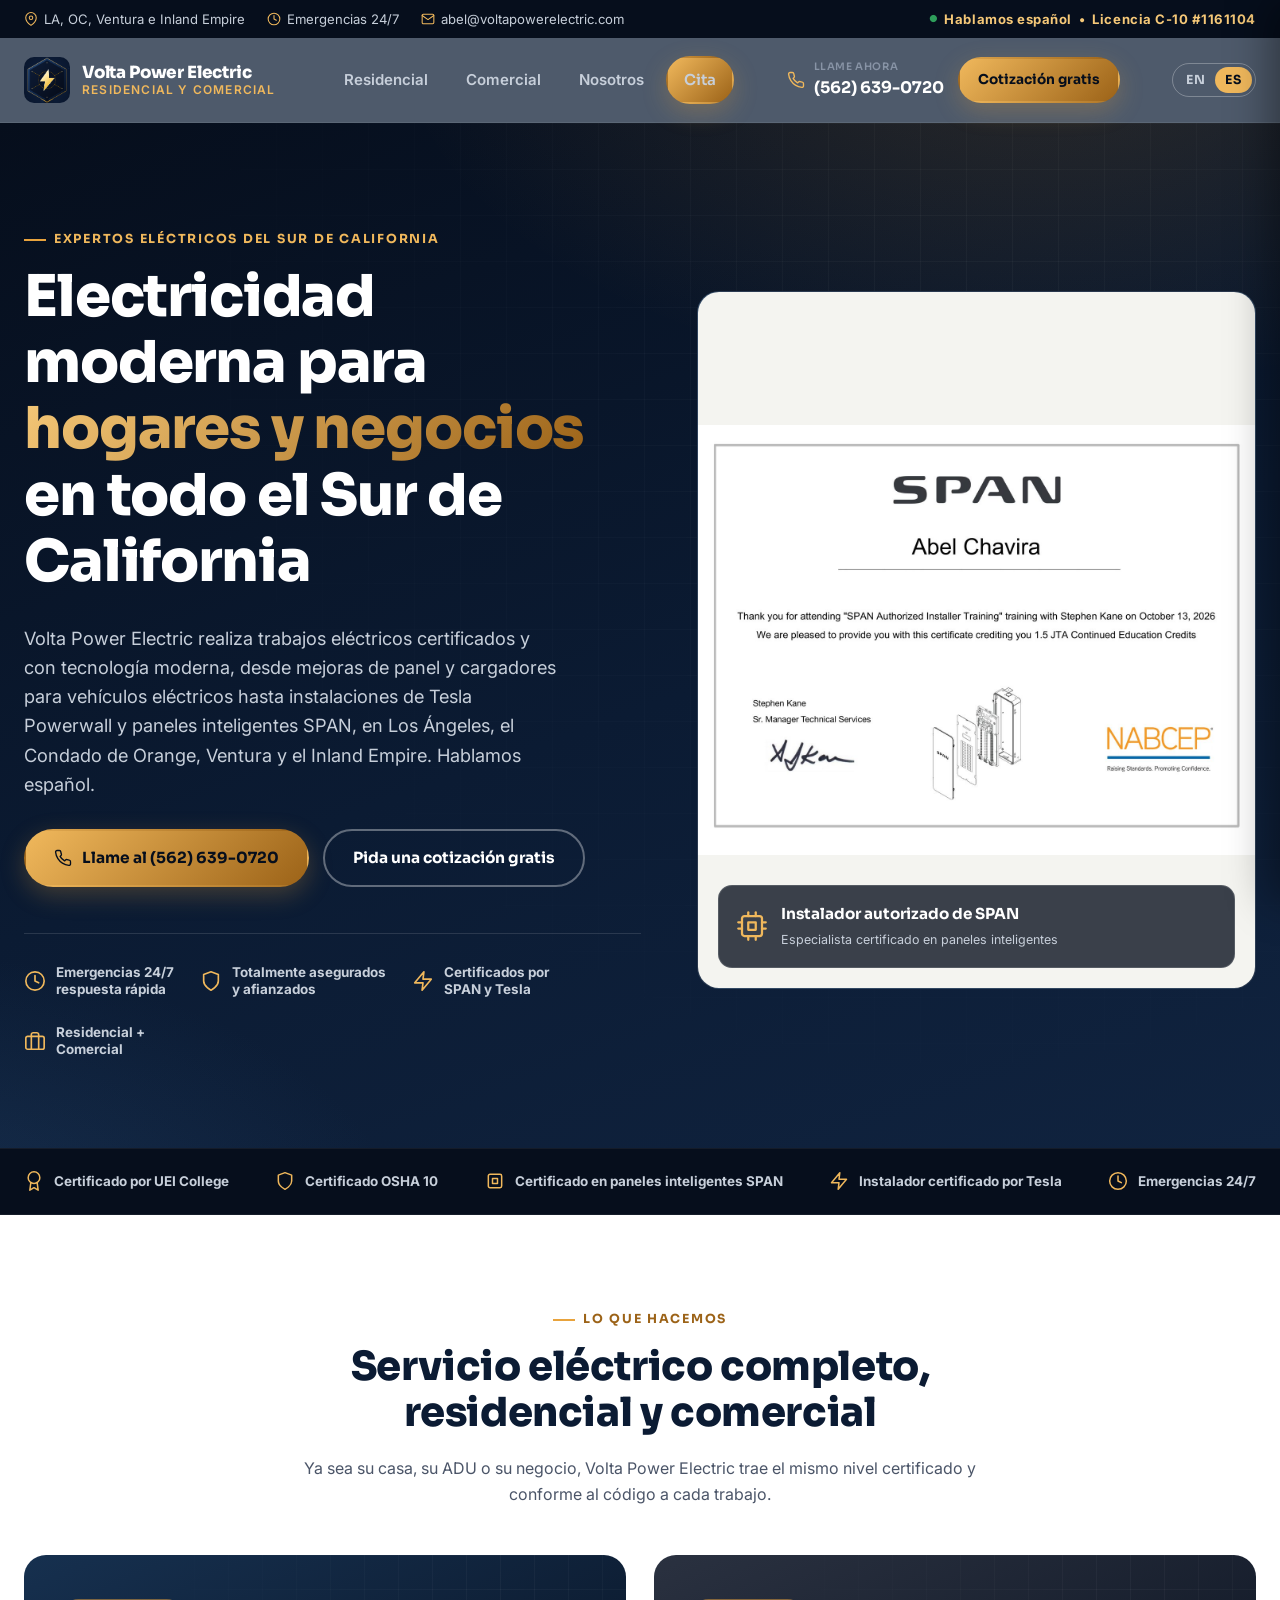
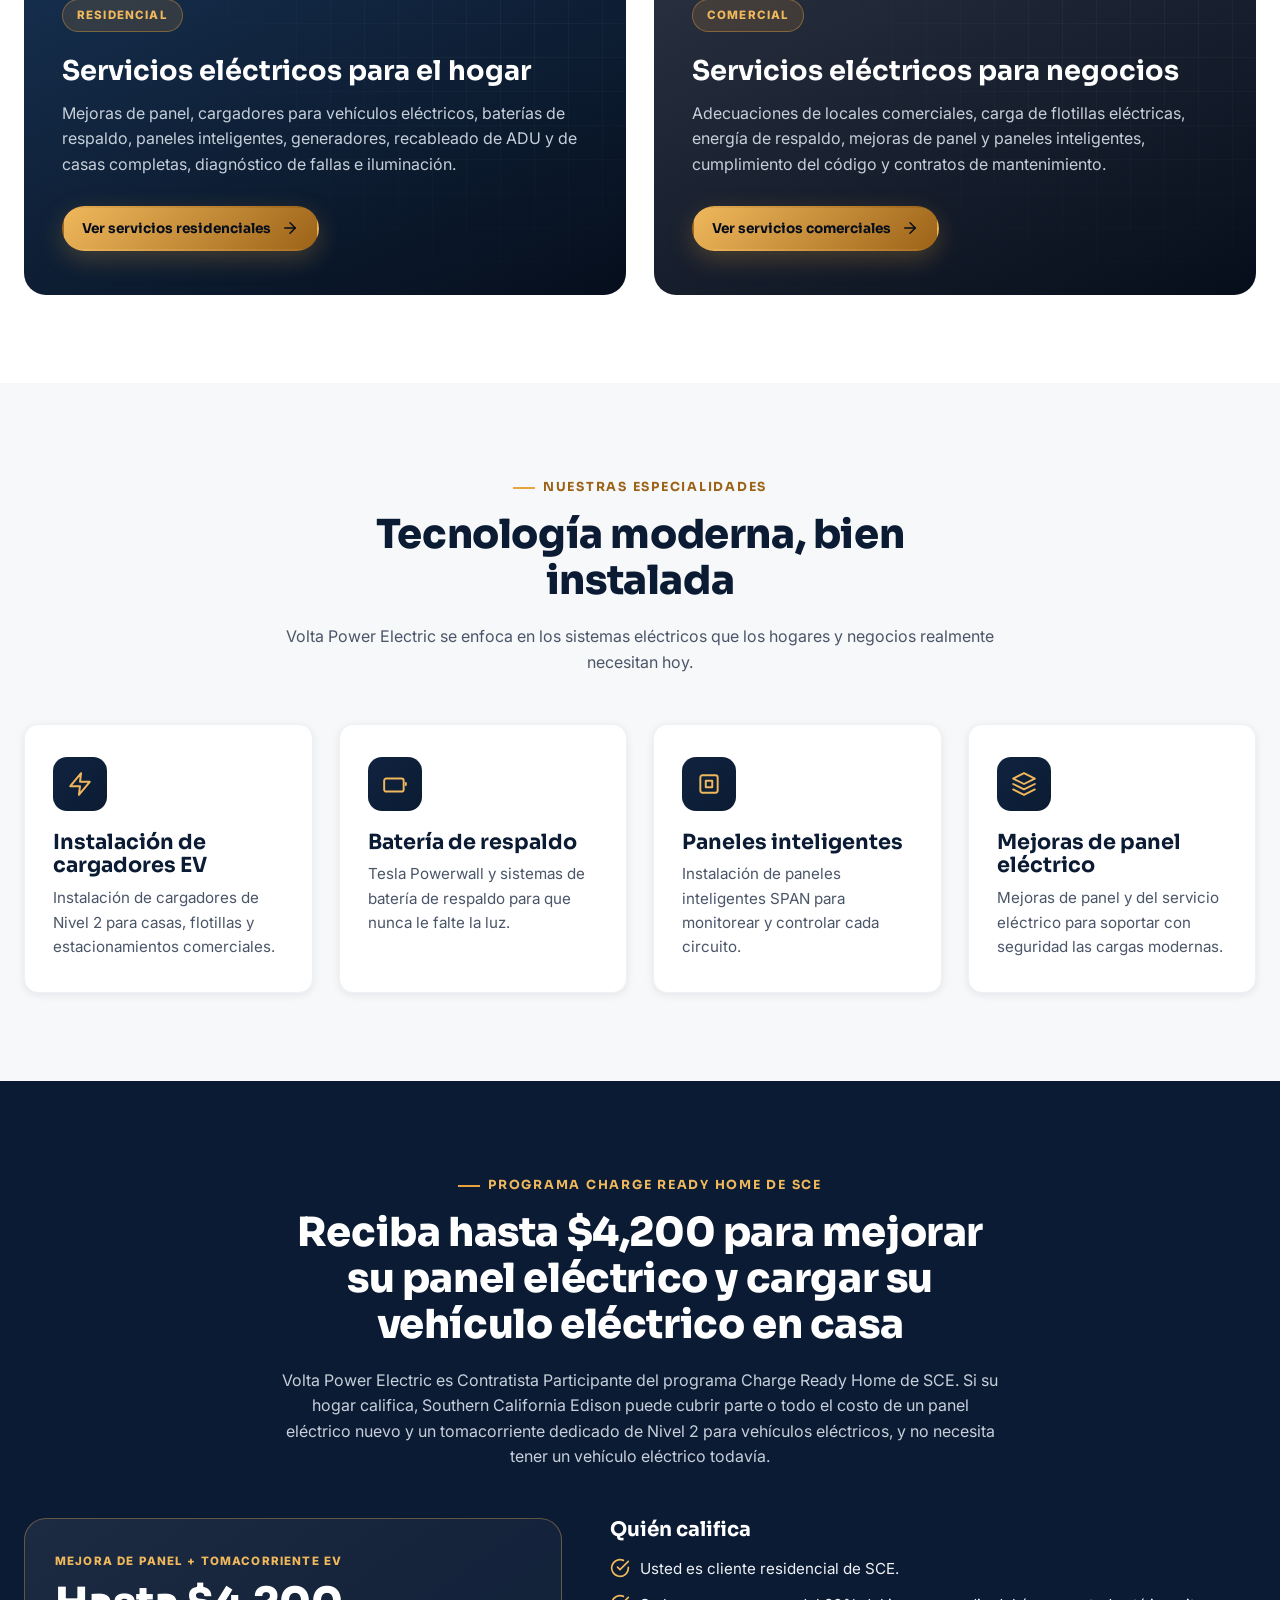
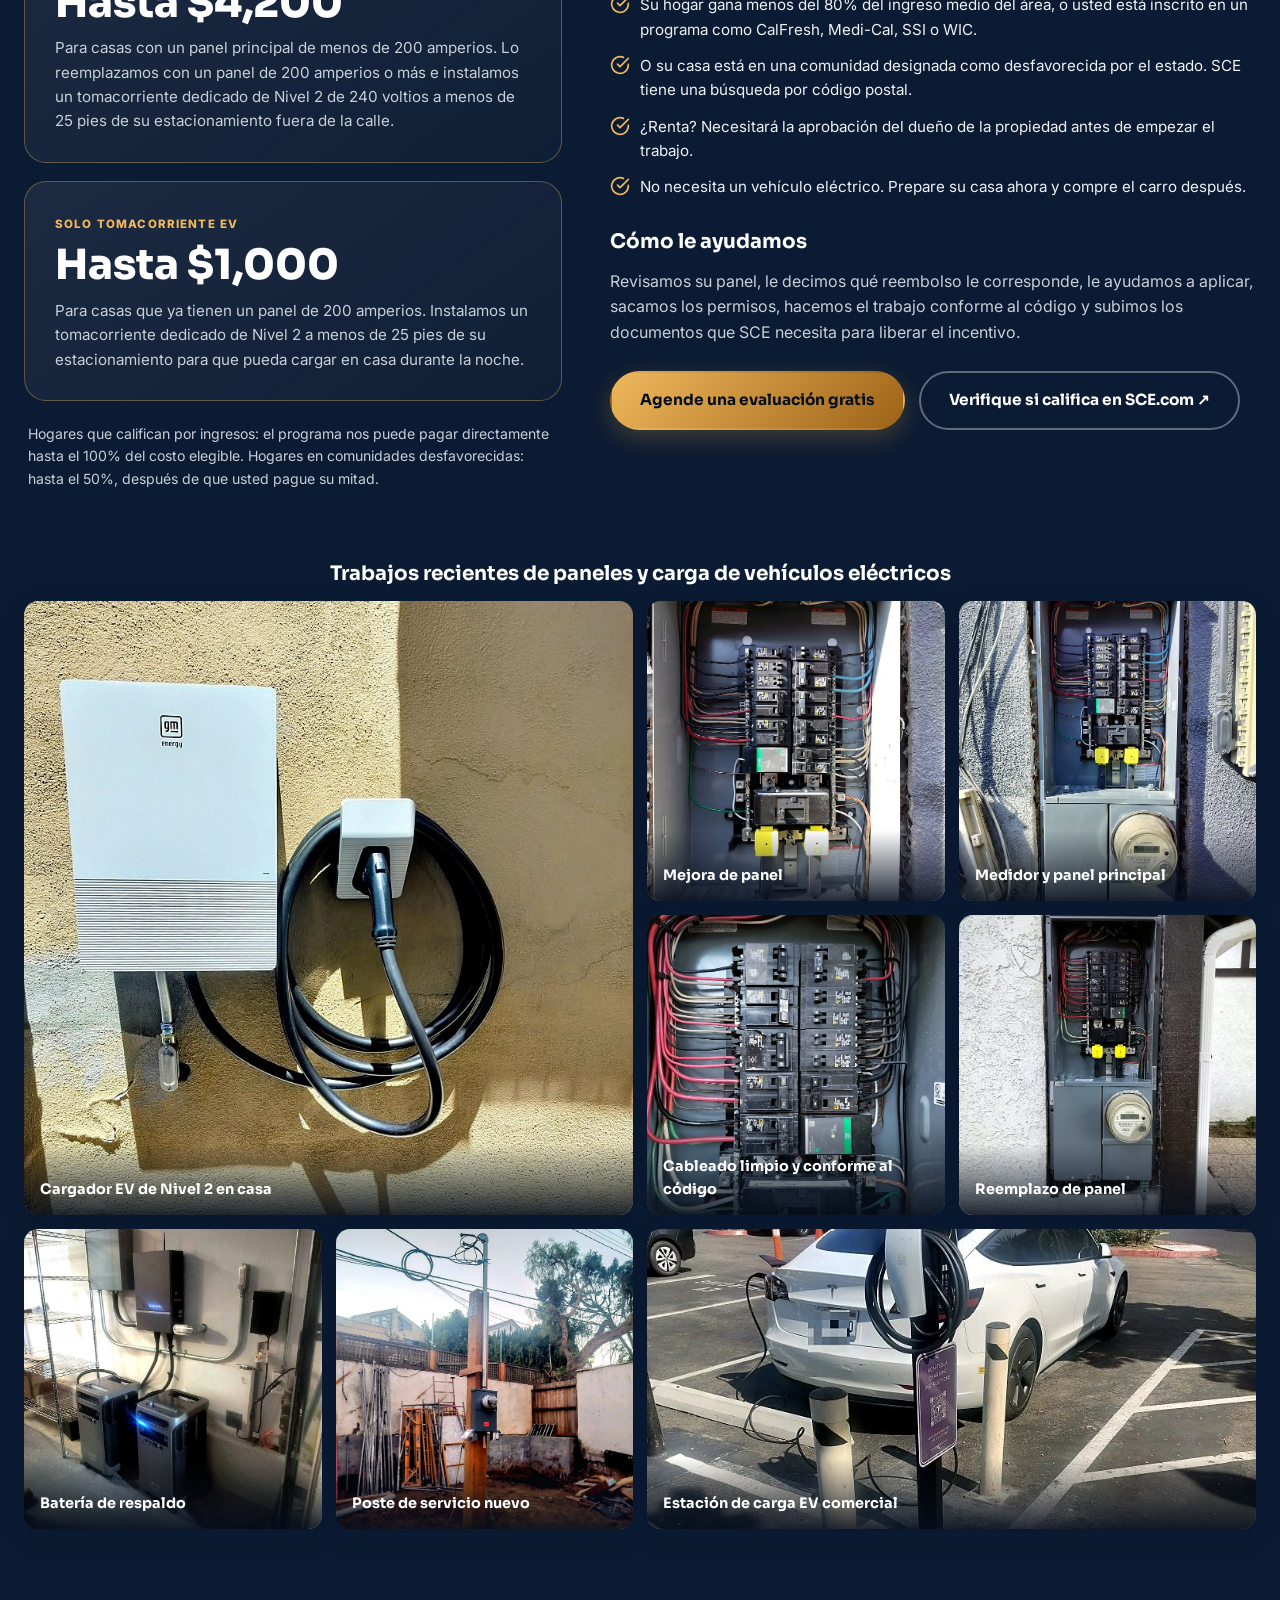
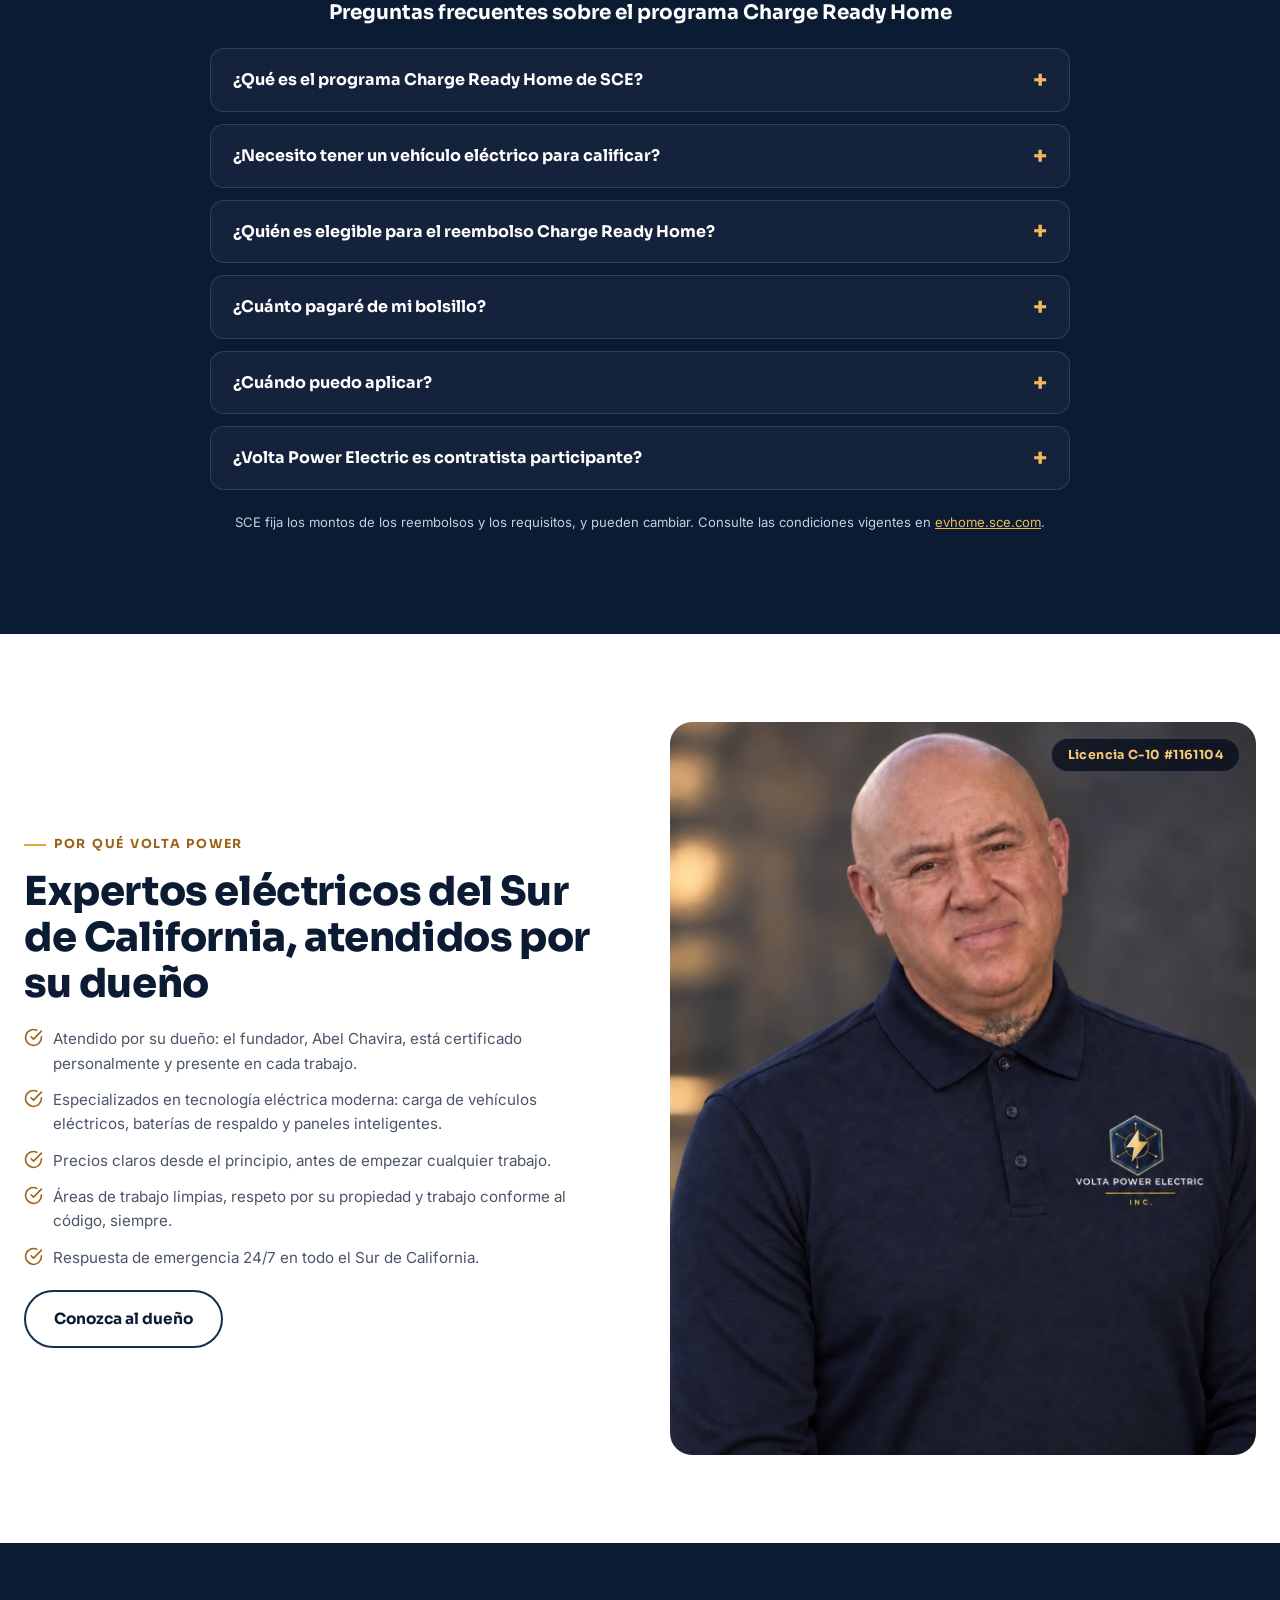
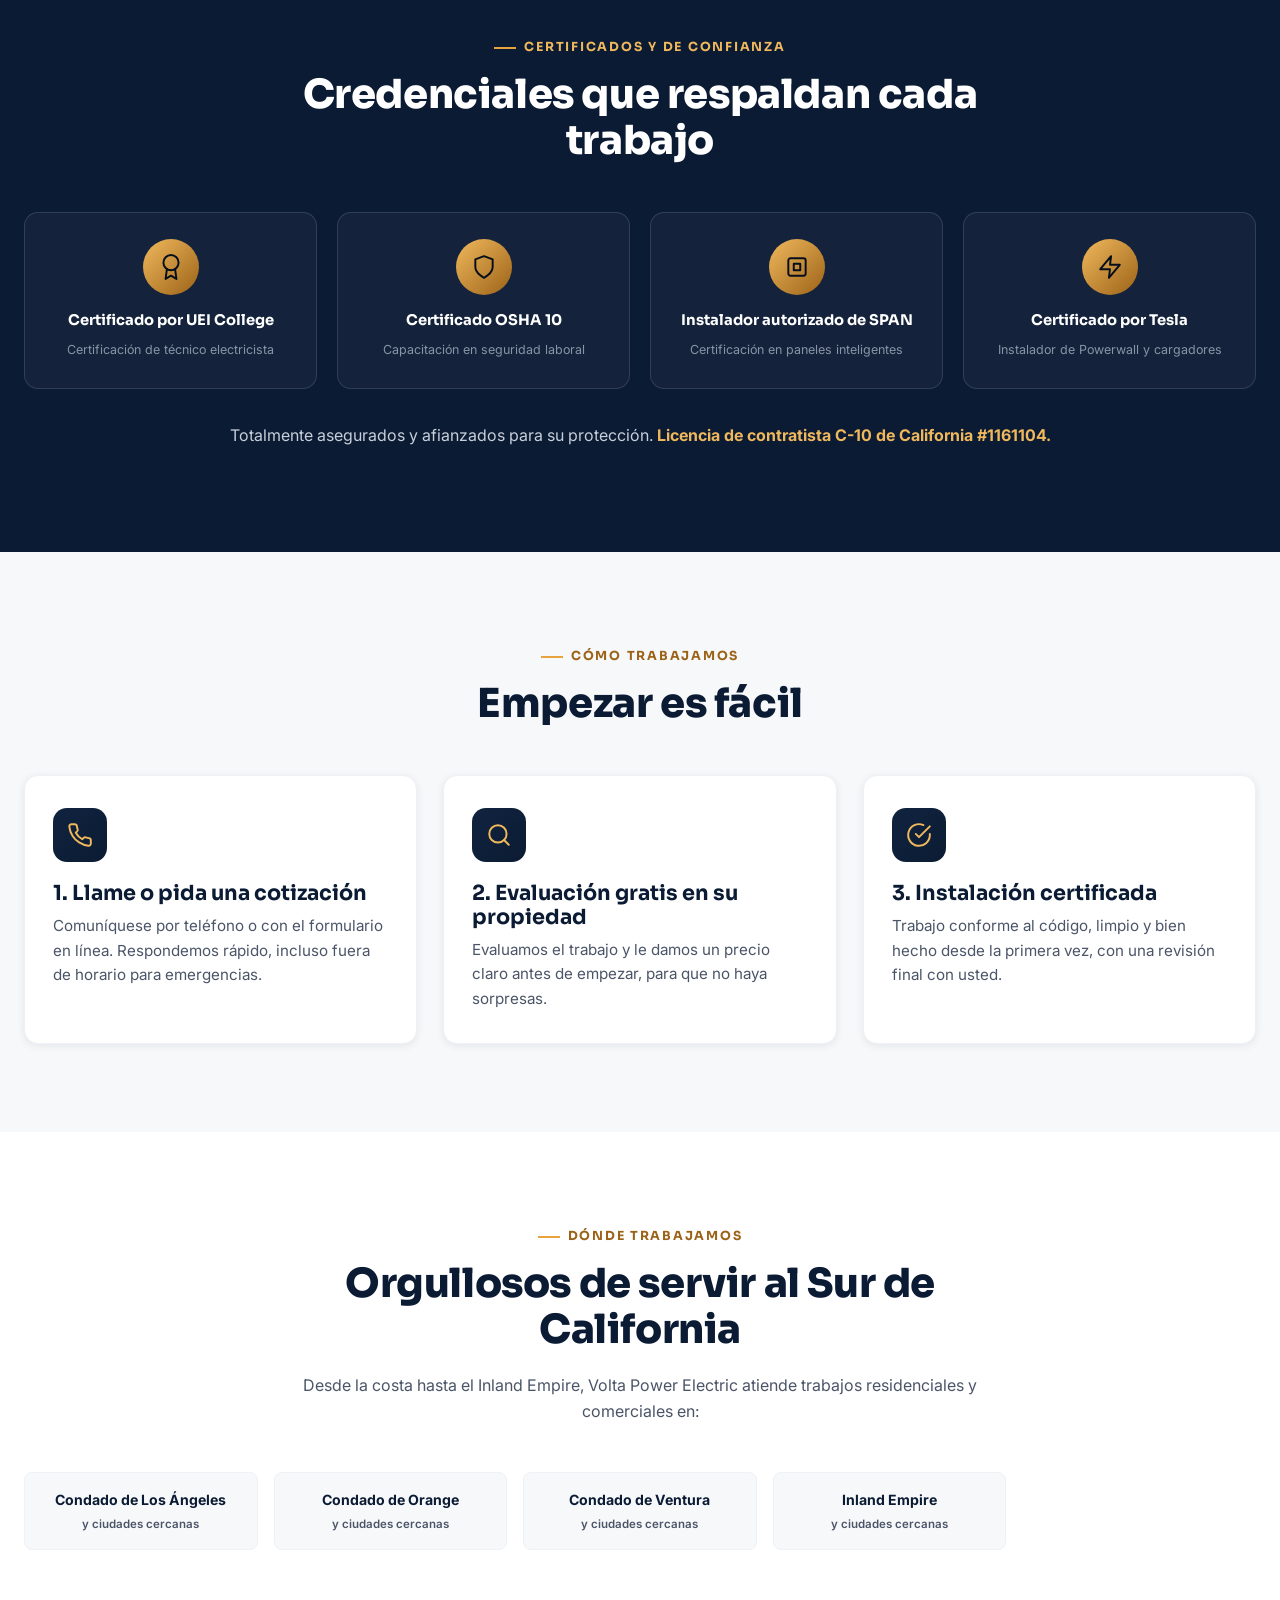
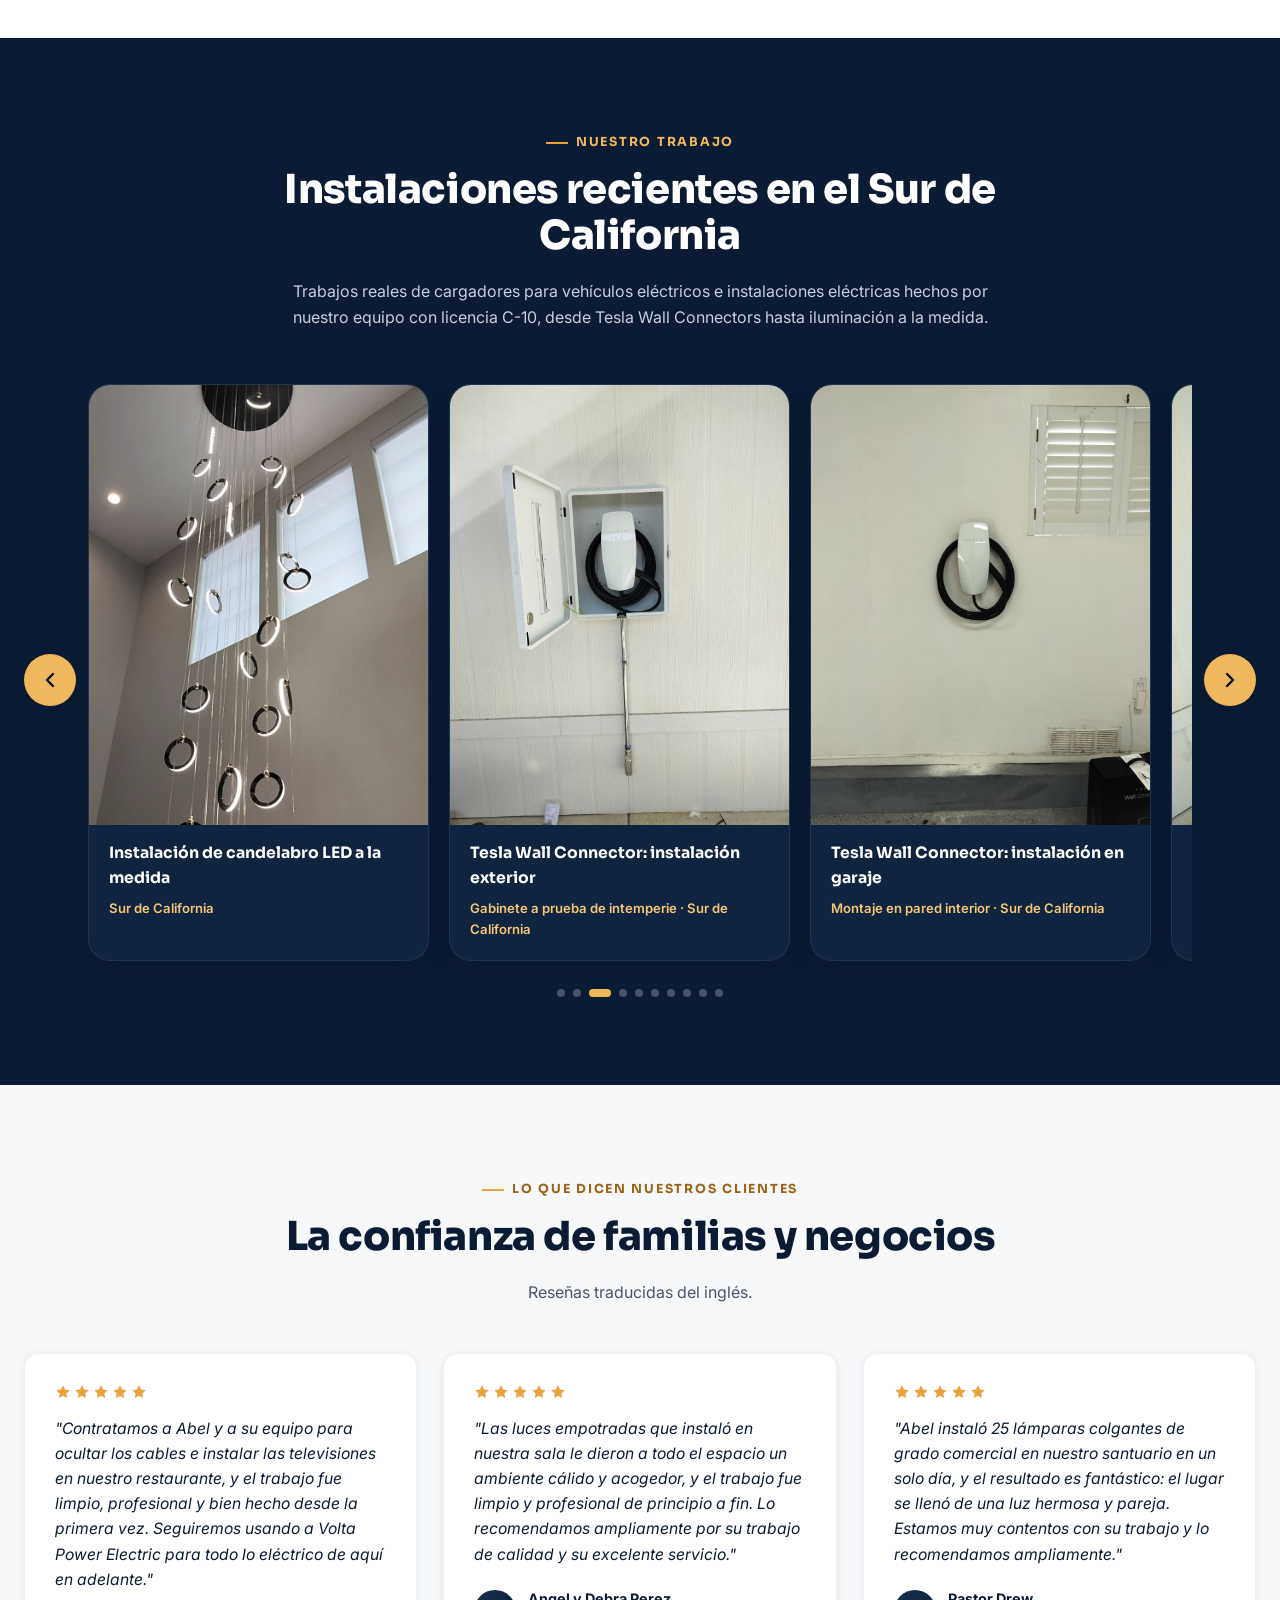
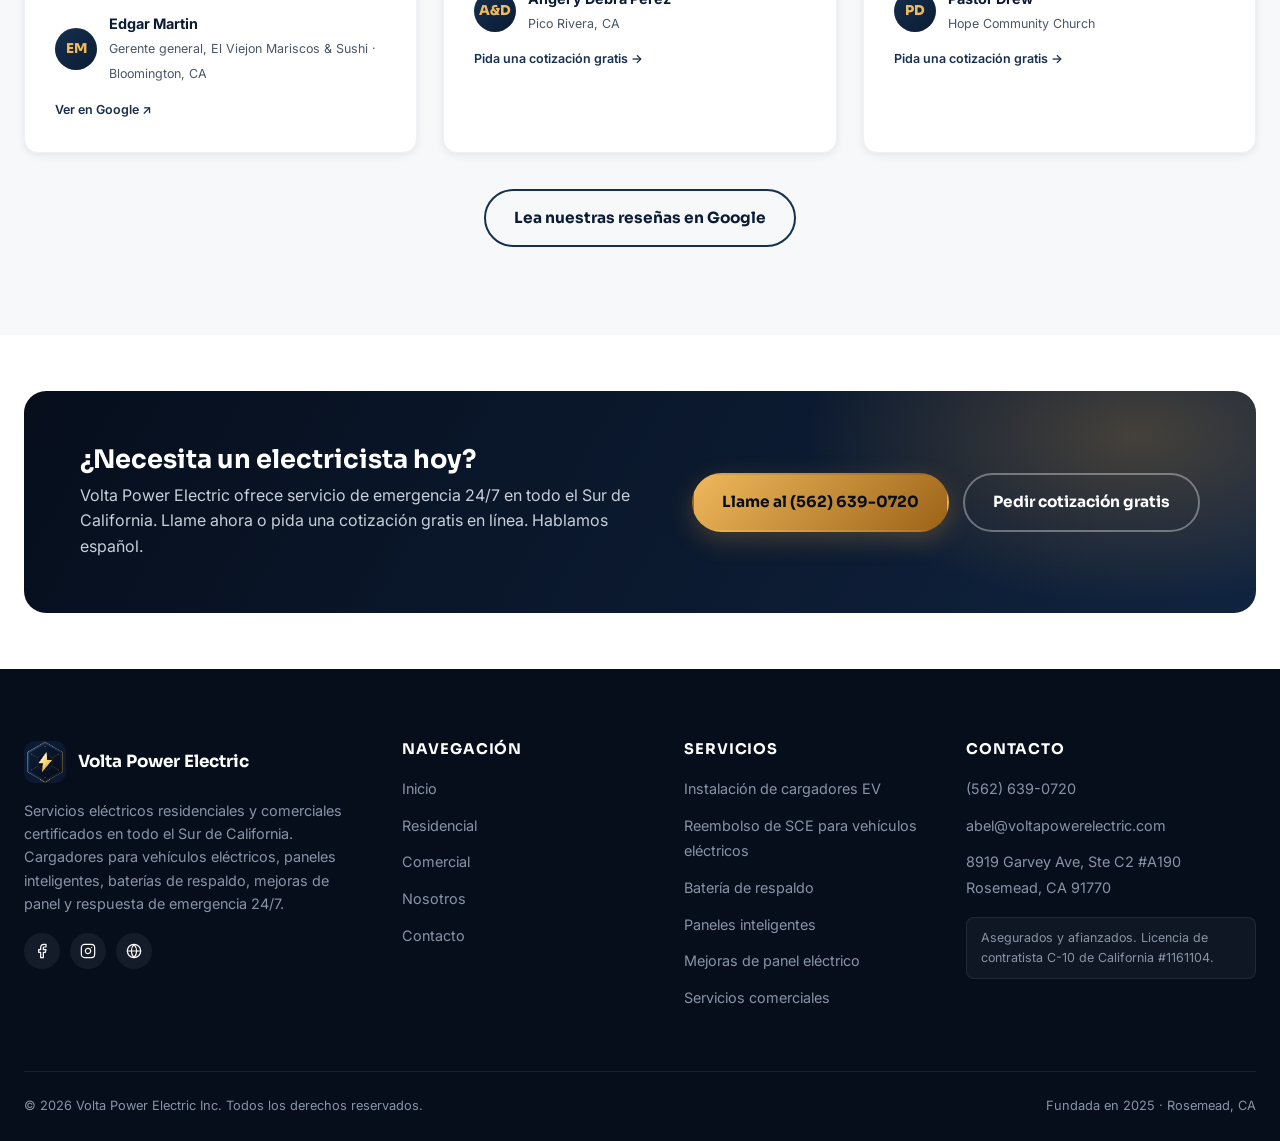
==== es/index.html @ e6abbfa8 "Add files via upload" ====
<!DOCTYPE html>
<html lang="es">
<head>
<meta charset="UTF-8">
<meta name="viewport" content="width=device-width, initial-scale=1.0">
<title>Volta Power Electric | Electricista Residencial y Comercial en el Sur de California</title>
<meta name="description" content="Electricista con licencia C-10 y Contratista Participante del programa Charge Ready Home de SCE. Cargadores EV, mejoras de panel, paneles inteligentes y servicio 24/7. Hablamos español.">
<meta name="robots" content="index, follow">
<link rel="canonical" href="https://voltapowerelectric.com/es/">
<link rel="alternate" hreflang="en" href="https://voltapowerelectric.com/">
<link rel="alternate" hreflang="es" href="https://voltapowerelectric.com/es/">
<link rel="alternate" hreflang="x-default" href="https://voltapowerelectric.com/">
<meta name="theme-color" content="#0b1b33">
<link rel="icon" type="image/png" href="/assets/images/favicon-32.png">
<link rel="apple-touch-icon" href="/assets/images/apple-touch-icon.png">
<meta property="og:type" content="website">
<meta property="og:site_name" content="Volta Power Electric">
<meta property="og:title" content="Volta Power Electric | Electricista Residencial y Comercial en el Sur de California">
<meta property="og:description" content="Electricista con licencia C-10 y Contratista Participante del programa Charge Ready Home de SCE. Cargadores EV, mejoras de panel, paneles inteligentes y servicio 24/7. Hablamos español.">
<meta property="og:url" content="https://voltapowerelectric.com/es/">
<meta property="og:image" content="https://voltapowerelectric.com/assets/images/logo-full.png">
<meta property="og:image:width" content="3000">
<meta property="og:image:height" content="3500">
<meta property="og:locale" content="es_US">
<meta name="twitter:card" content="summary_large_image">
<meta name="twitter:title" content="Volta Power Electric | Electricista Residencial y Comercial en el Sur de California">
<meta name="twitter:description" content="Electricista con licencia C-10 y Contratista Participante del programa Charge Ready Home de SCE. Cargadores EV, mejoras de panel, paneles inteligentes y servicio 24/7. Hablamos español.">
<meta name="twitter:image" content="https://voltapowerelectric.com/assets/images/logo-full.png">
<link rel="preconnect" href="https://fonts.googleapis.com">
<link rel="preconnect" href="https://fonts.gstatic.com" crossorigin>
<link href="https://fonts.googleapis.com/css2?family=Inter:wght@400;500;600;700;800&family=Sora:wght@600;700;800&display=swap" rel="stylesheet">
<link rel="stylesheet" href="/css/style.css?v=11">

<script type="application/ld+json">
{
  "@context": "https://schema.org",
  "@type": "Electrician",
  "@id": "https://voltapowerelectric.com/#business",
  "name": "Volta Power Electric",
  "legalName": "Volta Power Electric Inc.",
  "url": "https://voltapowerelectric.com/",
  "image": [
    "https://voltapowerelectric.com/assets/images/logo-full.png",
    {
      "@type": "ImageObject",
      "url": "https://voltapowerelectric.com/assets/images/tesla-wall-connector-outdoor-enclosure-installation.jpg",
      "caption": "Cargador Tesla Wall Connector instalado en un gabinete exterior a prueba de intemperie, Sur de California"
    },
    {
      "@type": "ImageObject",
      "url": "https://voltapowerelectric.com/assets/images/tesla-wall-connector-wall-mount-installation.jpg",
      "caption": "Cargador Tesla Wall Connector de Nivel 2 instalado en una pared interior del garaje, Sur de California"
    },
    {
      "@type": "ImageObject",
      "url": "https://voltapowerelectric.com/assets/images/ev-charger-installation-tesla-model-y.jpg",
      "caption": "Tesla Model Y cargando con un cargador recién instalado, Sur de California"
    },
    {
      "@type": "ImageObject",
      "url": "https://voltapowerelectric.com/assets/images/led-chandelier-installation-southern-california.jpg",
      "caption": "Instalación de candelabro LED de varios anillos a la medida, Sur de California"
    },
    {
      "@type": "ImageObject",
      "url": "https://voltapowerelectric.com/assets/images/stage-lighting-installation-church-auditorium.jpg",
      "caption": "Instalación de iluminación de escenario en el auditorio de una iglesia, Sur de California"
    },
    {
      "@type": "ImageObject",
      "url": "https://voltapowerelectric.com/assets/images/commercial-stage-lighting-fixture-installation.jpg",
      "caption": "Instalación de luminaria comercial de escenario, Sur de California"
    },
    {
      "@type": "ImageObject",
      "url": "https://voltapowerelectric.com/assets/images/recessed-lighting-living-room-installation.jpg",
      "caption": "Instalación de luces LED empotradas en una sala, Sur de California"
    },
    {
      "@type": "ImageObject",
      "url": "https://voltapowerelectric.com/assets/images/tv-installation-cable-management-restaurant.jpg",
      "caption": "Instalación comercial de televisiones con los cables ocultos para un restaurante y bar deportivo, Sur de California."
    },
    {
      "@type": "ImageObject",
      "url": "https://voltapowerelectric.com/assets/images/level-2-home-ev-charger-installation.jpg",
      "caption": "Instalación de cargador de Nivel 2 en casa, Sur de California"
    },
    {
      "@type": "ImageObject",
      "url": "https://voltapowerelectric.com/assets/images/meter-main-panel-upgrade-exterior.jpg",
      "caption": "Mejora de medidor exterior y panel principal, Sur de California"
    },
    {
      "@type": "ImageObject",
      "url": "https://voltapowerelectric.com/assets/images/home-battery-backup-system-installation.jpg",
      "caption": "Instalación de sistema de batería de respaldo en casa, Sur de California"
    },
    {
      "@type": "ImageObject",
      "url": "https://voltapowerelectric.com/assets/images/landscape-path-lighting-front-walkway-night.jpg",
      "caption": "Instalación de iluminación de jardín y caminos en la entrada principal, Sur de California"
    },
    {
      "@type": "ImageObject",
      "url": "https://voltapowerelectric.com/assets/images/front-yard-landscape-lighting-curb-appeal.jpg",
      "caption": "Instalación de iluminación en el jardín delantero, Sur de California"
    }
  ],
  "logo": "https://voltapowerelectric.com/assets/images/logo-full.png",
  "telephone": "+1-562-639-0720",
  "email": "abel@voltapowerelectric.com",
  "priceRange": "$$",
  "foundingDate": "2025",
  "founder": {
    "@type": "Person",
    "name": "Abel Chavira"
  },
  "address": {
    "@type": "PostalAddress",
    "streetAddress": "8919 Garvey Ave, Ste C2 #A190",
    "addressLocality": "Rosemead",
    "addressRegion": "CA",
    "postalCode": "91770",
    "addressCountry": "US"
  },
  "areaServed": [
    {
      "@type": "AdministrativeArea",
      "name": "Condado de Los Ángeles"
    },
    {
      "@type": "AdministrativeArea",
      "name": "Condado de Orange"
    },
    {
      "@type": "AdministrativeArea",
      "name": "Condado de Ventura"
    },
    {
      "@type": "AdministrativeArea",
      "name": "Inland Empire"
    }
  ],
  "openingHoursSpecification": [
    {
      "@type": "OpeningHoursSpecification",
      "dayOfWeek": [
        "Monday",
        "Tuesday",
        "Wednesday",
        "Thursday",
        "Friday"
      ],
      "opens": "08:00",
      "closes": "17:00"
    }
  ],
  "hasCredential": {
    "@type": "Credential",
    "credentialCategory": "License",
    "name": "Licencia de contratista eléctrico C-10 de California",
    "identifier": "1161104"
  },
  "sameAs": [
    "https://www.google.com/search?q=Volta+Power+Electric+Rosemead+CA"
  ],
  "hasOfferCatalog": {
    "@type": "OfferCatalog",
    "name": "Servicios eléctricos",
    "itemListElement": [
      {
        "@type": "Offer",
        "itemOffered": {
          "@type": "Service",
          "name": "Instalación de cargador para vehículo eléctrico"
        }
      },
      {
        "@type": "Offer",
        "itemOffered": {
          "@type": "Service",
          "name": "Mejora de panel e instalación de tomacorriente EV del programa Charge Ready Home de SCE",
          "description": "Mejoras de panel e instalación de tomacorriente dedicado de Nivel 2 para clientes de Southern California Edison elegibles para reembolsos del programa Charge Ready Home de hasta $4,200.",
          "areaServed": "Área de servicio de Southern California Edison",
          "url": "https://voltapowerelectric.com/#sce-rebate"
        }
      },
      {
        "@type": "Offer",
        "itemOffered": {
          "@type": "Service",
          "name": "Mejoras de panel eléctrico"
        }
      },
      {
        "@type": "Offer",
        "itemOffered": {
          "@type": "Service",
          "name": "Instalación de paneles inteligentes"
        }
      },
      {
        "@type": "Offer",
        "itemOffered": {
          "@type": "Service",
          "name": "Instalación de baterías de respaldo"
        }
      },
      {
        "@type": "Offer",
        "itemOffered": {
          "@type": "Service",
          "name": "Instalación de generadores"
        }
      },
      {
        "@type": "Offer",
        "itemOffered": {
          "@type": "Service",
          "name": "Recableado de casas y ADU"
        }
      },
      {
        "@type": "Offer",
        "itemOffered": {
          "@type": "Service",
          "name": "Diagnóstico y reparación eléctrica"
        }
      },
      {
        "@type": "Offer",
        "itemOffered": {
          "@type": "Service",
          "name": "Diseño e instalación de iluminación"
        }
      },
      {
        "@type": "Offer",
        "itemOffered": {
          "@type": "Service",
          "name": "Adecuaciones de locales comerciales"
        }
      },
      {
        "@type": "Offer",
        "itemOffered": {
          "@type": "Service",
          "name": "Contratos de mantenimiento comercial"
        }
      }
    ]
  },
  "knowsLanguage": [
    "en",
    "es"
  ]
}
</script>
<script type="application/ld+json">
{
  "@context": "https://schema.org",
  "@type": "FAQPage",
  "@id": "https://voltapowerelectric.com/es/#sce-rebate-faq",
  "mainEntity": [
    {
      "@type": "Question",
      "name": "¿Qué es el programa Charge Ready Home de SCE?",
      "acceptedAnswer": {
        "@type": "Answer",
        "text": "Es un programa de reembolsos de Southern California Edison que ayuda a los clientes elegibles de SCE a pagar la mejora del panel eléctrico y un tomacorriente de Nivel 2 para cargar vehículos eléctricos en casa. Los reembolsos llegan hasta $4,200 por una mejora de panel con tomacorriente EV, o hasta $1,000 solo por el tomacorriente."
      }
    },
    {
      "@type": "Question",
      "name": "¿Necesito tener un vehículo eléctrico para calificar?",
      "acceptedAnswer": {
        "@type": "Answer",
        "text": "No. SCE indica que no necesita ser dueño ni rentar un vehículo eléctrico para participar. Un detalle a considerar: los participantes aprobados deben instalar un cargador de Nivel 2 dentro de los 180 días después de recibir el reembolso."
      }
    },
    {
      "@type": "Question",
      "name": "¿Quién es elegible para el reembolso Charge Ready Home?",
      "acceptedAnswer": {
        "@type": "Answer",
        "text": "Necesita ser cliente residencial de SCE y cumplir una de dos condiciones: que su hogar gane menos del 80% del ingreso medio del área (o que esté inscrito en un programa de asistencia que califique, como CalFresh, Medi-Cal, SSI o WIC), o que su casa esté en una comunidad designada como desfavorecida por el estado. Quienes rentan necesitan primero la aprobación del dueño de la propiedad."
      }
    },
    {
      "@type": "Question",
      "name": "¿Cuánto pagaré de mi bolsillo?",
      "acceptedAnswer": {
        "@type": "Answer",
        "text": "Para los hogares que califican por ingresos, el programa puede pagarle directamente al contratista hasta el 100% del costo elegible, hasta el límite del reembolso. Para los hogares en comunidades desfavorecidas, el programa cubre hasta el 50% después de que usted le pague su 50% al contratista. Le daremos una cotización clara antes de empezar cualquier trabajo."
      }
    },
    {
      "@type": "Question",
      "name": "¿Cuándo puedo aplicar?",
      "acceptedAnswer": {
        "@type": "Answer",
        "text": "Puede aplicar mientras planea el proyecto, durante la instalación o hasta seis meses después de terminado el trabajo."
      }
    },
    {
      "@type": "Question",
      "name": "¿Volta Power Electric es contratista participante?",
      "acceptedAnswer": {
        "@type": "Answer",
        "text": "Sí. Volta Power Electric Inc. es Contratista Participante del programa Charge Ready Home de SCE, con licencia C-10 de California #1161104, y está totalmente asegurada y afianzada. Atendemos a clientes de SCE en los condados de Los Ángeles, Orange y Ventura y en el Inland Empire. Si su electricidad viene de LADWP u otra compañía municipal, este programa no aplica, pero con gusto le cotizamos la mejora de panel o el cargador."
      }
    }
  ],
  "inLanguage": "es"
}
</script>
</head>
<body>
<a class="skip-link" href="#main-content">Saltar al contenido principal</a>

<!-- ============ TOP BAR ============ -->
<div class="top-bar">
  <div class="container">
    <div class="top-bar-left">
      <span><svg aria-hidden="true" focusable="false" viewBox="0 0 24 24" fill="none" stroke="currentColor" stroke-width="1.8" stroke-linecap="round" stroke-linejoin="round"><path d="M21 10c0 7-9 13-9 13s-9-6-9-13a9 9 0 0 1 18 0z"></path><circle cx="12" cy="10" r="3"></circle></svg> LA, OC, Ventura e Inland Empire</span>
      <span><svg aria-hidden="true" focusable="false" viewBox="0 0 24 24" fill="none" stroke="currentColor" stroke-width="1.8" stroke-linecap="round" stroke-linejoin="round"><circle cx="12" cy="12" r="10"></circle><polyline points="12 6 12 12 16 14"></polyline></svg> Emergencias 24/7</span>
      <span><svg aria-hidden="true" focusable="false" viewBox="0 0 24 24" fill="none" stroke="currentColor" stroke-width="1.8" stroke-linecap="round" stroke-linejoin="round"><path d="M4 4h16c1.1 0 2 .9 2 2v12c0 1.1-.9 2-2 2H4c-1.1 0-2-.9-2-2V6c0-1.1.9-2 2-2z"></path><polyline points="22,6 12,13 2,6"></polyline></svg> abel@voltapowerelectric.com</span>
    </div>
    <div class="top-bar-badge">Hablamos español &nbsp;•&nbsp; Licencia C-10 #1161104</div>
  </div>
</div>

<!-- ============ HEADER ============ -->
<header class="site-header">
  <div class="container header-inner">
    <a href="index.html" class="brand">
      <img src="/assets/images/logo-icon.png" alt="Logotipo de Volta Power Electric">
      <div class="brand-text">
        <strong>Volta Power Electric</strong>
        <span>Residencial y Comercial</span>
      </div>
    </a>
    <nav class="main-nav">
      <a href="residencial.html">Residencial</a>
      <a href="comercial.html">Comercial</a>
      <a href="nosotros.html">Nosotros</a>
      <a href="contacto.html#book-online" class="btn btn-gold btn-sm">Cita</a>
    </nav>
    <div class="header-cta">
      <a href="tel:+15626390720" class="header-phone">
        <svg aria-hidden="true" focusable="false" viewBox="0 0 24 24" fill="none" stroke="currentColor" stroke-width="1.8" stroke-linecap="round" stroke-linejoin="round"><path d="M22 16.92v3a2 2 0 0 1-2.18 2 19.79 19.79 0 0 1-8.63-3.07 19.5 19.5 0 0 1-6-6 19.79 19.79 0 0 1-3.07-8.67A2 2 0 0 1 4.11 2h3a2 2 0 0 1 2 1.72c.127.96.361 1.903.7 2.81a2 2 0 0 1-.45 2.11L8.09 9.91a16 16 0 0 0 6 6l1.27-1.27a2 2 0 0 1 2.11-.45c.907.339 1.85.573 2.81.7A2 2 0 0 1 22 16.92z"></path></svg>
        <span><small>Llame ahora</small>(562) 639-0720</span>
      </a>
      <a href="contacto.html" class="btn btn-gold btn-sm">Cotización gratis</a>
    </div>
    <div class="lang-toggle" role="group" aria-label="Language / Idioma"><a href="/" lang="en" hreflang="en">EN</a><a href="./" lang="es" hreflang="es" class="is-active" aria-current="true">ES</a></div>
    <button class="nav-toggle" aria-label="Abrir o cerrar el menú"><span></span></button>
  </div>
</header>
<div class="nav-scrim"></div>
<nav class="mobile-nav">
  <a href="index.html">Inicio</a>
  <a href="residencial.html">Residencial</a>
  <a href="comercial.html">Comercial</a>
  <a href="nosotros.html">Nosotros</a>
  <a href="contacto.html#book-online">Cita</a>
  <a href="/" lang="en" hreflang="en">English</a>
  <a href="tel:+15626390720" class="btn btn-gold btn-block">Llame al (562) 639-0720</a>
</nav>

<main id="main-content">
<!-- ============ HERO ============ -->
<section class="hero">
  <div class="container hero-grid">
    <div class="hero-copy">
      <span class="eyebrow">Expertos eléctricos del Sur de California</span>
      <h1>Electricidad moderna para <span class="accent">hogares y negocios</span> en todo el Sur de California</h1>
      <p class="lead">Volta Power Electric realiza trabajos eléctricos certificados y con tecnología moderna, desde mejoras de panel y cargadores para vehículos eléctricos hasta instalaciones de Tesla Powerwall y paneles inteligentes SPAN, en Los Ángeles, el Condado de Orange, Ventura y el Inland Empire. Hablamos español.</p>
      <div class="hero-actions">
        <a href="tel:+15626390720" class="btn btn-gold">
          <svg aria-hidden="true" focusable="false" viewBox="0 0 24 24" fill="none" stroke="currentColor" stroke-width="1.8" stroke-linecap="round" stroke-linejoin="round"><path d="M22 16.92v3a2 2 0 0 1-2.18 2 19.79 19.79 0 0 1-8.63-3.07 19.5 19.5 0 0 1-6-6 19.79 19.79 0 0 1-3.07-8.67A2 2 0 0 1 4.11 2h3a2 2 0 0 1 2 1.72c.127.96.361 1.903.7 2.81a2 2 0 0 1-.45 2.11L8.09 9.91a16 16 0 0 0 6 6l1.27-1.27a2 2 0 0 1 2.11-.45c.907.339 1.85.573 2.81.7A2 2 0 0 1 22 16.92z"></path></svg>
          Llame al (562) 639-0720
        </a>
        <a href="contacto.html" class="btn btn-outline">Pida una cotización gratis</a>
      </div>
      <div class="hero-trust">
        <div class="hero-trust-item">
          <svg aria-hidden="true" focusable="false" viewBox="0 0 24 24" fill="none" stroke="currentColor" stroke-width="1.8" stroke-linecap="round" stroke-linejoin="round"><circle cx="12" cy="12" r="10"></circle><polyline points="12 6 12 12 16 14"></polyline></svg>
          <span>Emergencias 24/7<br>respuesta rápida</span>
        </div>
        <div class="hero-trust-item">
          <svg aria-hidden="true" focusable="false" viewBox="0 0 24 24" fill="none" stroke="currentColor" stroke-width="1.8" stroke-linecap="round" stroke-linejoin="round"><path d="M12 22s8-4 8-10V5l-8-3-8 3v7c0 6 8 10 8 10z"></path></svg>
          <span>Totalmente asegurados<br>y afianzados</span>
        </div>
        <div class="hero-trust-item">
          <svg aria-hidden="true" focusable="false" viewBox="0 0 24 24" fill="none" stroke="currentColor" stroke-width="1.8" stroke-linecap="round" stroke-linejoin="round"><polygon points="13 2 3 14 12 14 11 22 21 10 12 10 13 2"></polygon></svg>
          <span>Certificados por<br>SPAN y Tesla</span>
        </div>
        <div class="hero-trust-item">
          <svg aria-hidden="true" focusable="false" viewBox="0 0 24 24" fill="none" stroke="currentColor" stroke-width="1.8" stroke-linecap="round" stroke-linejoin="round"><rect x="2" y="7" width="20" height="14" rx="2" ry="2"></rect><path d="M16 21V5a2 2 0 0 0-2-2h-4a2 2 0 0 0-2 2v16"></path></svg>
          <span>Residencial +<br>Comercial</span>
        </div>
      </div>
    </div>
    <div class="hero-visual">
      <a href="/documents/Abel-Chavira-SPAN-Authorized-Installer-Certificate.pdf" target="_blank" rel="noopener" title="Ver el certificado de Instalador Autorizado de SPAN (PDF)" style="display:flex; align-items:center; justify-content:center; width:100%; height:100%; background:#f4f4f0;">
        <img src="/assets/images/span-certificate-preview.jpg?v=20261013" alt="Certificado de Instalador Autorizado de SPAN de Abel Chavira" style="width:100%; height:100%; object-fit:contain; display:block;">
      </a>
      <div class="badge-float">
        <svg aria-hidden="true" focusable="false" viewBox="0 0 24 24" fill="none" stroke="currentColor" stroke-width="1.8" stroke-linecap="round" stroke-linejoin="round"><rect x="4" y="4" width="16" height="16" rx="2" ry="2"></rect><rect x="9" y="9" width="6" height="6"></rect><line x1="9" y1="1" x2="9" y2="4"></line><line x1="15" y1="1" x2="15" y2="4"></line><line x1="9" y1="20" x2="9" y2="23"></line><line x1="15" y1="20" x2="15" y2="23"></line><line x1="20" y1="9" x2="23" y2="9"></line><line x1="20" y1="14" x2="23" y2="14"></line><line x1="1" y1="9" x2="4" y2="9"></line><line x1="1" y1="14" x2="4" y2="14"></line></svg>
        <div>
          <strong>Instalador autorizado de SPAN</strong>
          <span>Especialista certificado en paneles inteligentes</span>
        </div>
      </div>
    </div>
  </div>
</section>

<!-- ============ TRUST STRIP ============ -->
<div class="trust-strip">
  <div class="container">
    <div class="trust-strip-item"><svg aria-hidden="true" focusable="false" viewBox="0 0 24 24" fill="none" stroke="currentColor" stroke-width="1.8" stroke-linecap="round" stroke-linejoin="round"><circle cx="12" cy="8" r="7"></circle><polyline points="8.21 13.89 7 23 12 20 17 23 15.79 13.88"></polyline></svg> Certificado por UEI College</div>
    <div class="trust-strip-item"><svg aria-hidden="true" focusable="false" viewBox="0 0 24 24" fill="none" stroke="currentColor" stroke-width="1.8" stroke-linecap="round" stroke-linejoin="round"><path d="M12 22s8-4 8-10V5l-8-3-8 3v7c0 6 8 10 8 10z"></path></svg> Certificado OSHA 10</div>
    <div class="trust-strip-item"><svg aria-hidden="true" focusable="false" viewBox="0 0 24 24" fill="none" stroke="currentColor" stroke-width="1.8" stroke-linecap="round" stroke-linejoin="round"><rect x="4" y="4" width="16" height="16" rx="2" ry="2"></rect><rect x="9" y="9" width="6" height="6"></rect></svg> Certificado en paneles inteligentes SPAN</div>
    <div class="trust-strip-item"><svg aria-hidden="true" focusable="false" viewBox="0 0 24 24" fill="none" stroke="currentColor" stroke-width="1.8" stroke-linecap="round" stroke-linejoin="round"><polygon points="13 2 3 14 12 14 11 22 21 10 12 10 13 2"></polygon></svg> Instalador certificado por Tesla</div>
    <div class="trust-strip-item"><svg aria-hidden="true" focusable="false" viewBox="0 0 24 24" fill="none" stroke="currentColor" stroke-width="1.8" stroke-linecap="round" stroke-linejoin="round"><circle cx="12" cy="12" r="10"></circle><polyline points="12 6 12 12 16 14"></polyline></svg> Emergencias 24/7</div>
  </div>
</div>

<!-- ============ SERVICES OVERVIEW ============ -->
<section class="bg-white">
  <div class="container">
    <div class="section-head center">
      <span class="eyebrow">Lo que hacemos</span>
      <h2>Servicio eléctrico completo, residencial y comercial</h2>
      <p>Ya sea su casa, su ADU o su negocio, Volta Power Electric trae el mismo nivel certificado y conforme al código a cada trabajo.</p>
    </div>
    <div class="split-grid">
      <div class="split-card residential">
        <span class="tag">Residencial</span>
        <h3>Servicios eléctricos para el hogar</h3>
        <p>Mejoras de panel, cargadores para vehículos eléctricos, baterías de respaldo, paneles inteligentes, generadores, recableado de ADU y de casas completas, diagnóstico de fallas e iluminación.</p>
        <a href="residencial.html" class="btn btn-gold btn-sm">Ver servicios residenciales
          <svg aria-hidden="true" focusable="false" viewBox="0 0 24 24" fill="none" stroke="currentColor" stroke-width="2" stroke-linecap="round" stroke-linejoin="round"><line x1="5" y1="12" x2="19" y2="12"></line><polyline points="12 5 19 12 12 19"></polyline></svg>
        </a>
      </div>
      <div class="split-card commercial">
        <span class="tag">Comercial</span>
        <h3>Servicios eléctricos para negocios</h3>
        <p>Adecuaciones de locales comerciales, carga de flotillas eléctricas, energía de respaldo, mejoras de panel y paneles inteligentes, cumplimiento del código y contratos de mantenimiento.</p>
        <a href="comercial.html" class="btn btn-gold btn-sm">Ver servicios comerciales
          <svg aria-hidden="true" focusable="false" viewBox="0 0 24 24" fill="none" stroke="currentColor" stroke-width="2" stroke-linecap="round" stroke-linejoin="round"><line x1="5" y1="12" x2="19" y2="12"></line><polyline points="12 5 19 12 12 19"></polyline></svg>
        </a>
      </div>
    </div>
  </div>
</section>

<!-- ============ SPECIALTIES ============ -->
<section class="bg-off">
  <div class="container">
    <div class="section-head center">
      <span class="eyebrow">Nuestras especialidades</span>
      <h2>Tecnología moderna, bien instalada</h2>
      <p>Volta Power Electric se enfoca en los sistemas eléctricos que los hogares y negocios realmente necesitan hoy.</p>
    </div>
    <div class="grid grid-4">
      <div class="card">
        <div class="card-icon"><svg aria-hidden="true" focusable="false" viewBox="0 0 24 24" fill="none" stroke="currentColor" stroke-width="1.8" stroke-linecap="round" stroke-linejoin="round"><polygon points="13 2 3 14 12 14 11 22 21 10 12 10 13 2"></polygon></svg></div>
        <h3>Instalación de cargadores EV</h3>
        <p>Instalación de cargadores de Nivel 2 para casas, flotillas y estacionamientos comerciales.</p>
      </div>
      <div class="card">
        <div class="card-icon"><svg aria-hidden="true" focusable="false" viewBox="0 0 24 24" fill="none" stroke="currentColor" stroke-width="1.8" stroke-linecap="round" stroke-linejoin="round"><rect x="2" y="7" width="18" height="12" rx="2" ry="2"></rect><line x1="22" y1="13" x2="22" y2="11"></line></svg></div>
        <h3>Batería de respaldo</h3>
        <p>Tesla Powerwall y sistemas de batería de respaldo para que nunca le falte la luz.</p>
      </div>
      <div class="card">
        <div class="card-icon"><svg aria-hidden="true" focusable="false" viewBox="0 0 24 24" fill="none" stroke="currentColor" stroke-width="1.8" stroke-linecap="round" stroke-linejoin="round"><rect x="4" y="4" width="16" height="16" rx="2" ry="2"></rect><rect x="9" y="9" width="6" height="6"></rect></svg></div>
        <h3>Paneles inteligentes</h3>
        <p>Instalación de paneles inteligentes SPAN para monitorear y controlar cada circuito.</p>
      </div>
      <div class="card">
        <div class="card-icon"><svg aria-hidden="true" focusable="false" viewBox="0 0 24 24" fill="none" stroke="currentColor" stroke-width="1.8" stroke-linecap="round" stroke-linejoin="round"><polygon points="12 2 2 7 12 12 22 7 12 2"></polygon><polyline points="2 17 12 22 22 17"></polyline><polyline points="2 12 12 17 22 12"></polyline></svg></div>
        <h3>Mejoras de panel eléctrico</h3>
        <p>Mejoras de panel y del servicio eléctrico para soportar con seguridad las cargas modernas.</p>
      </div>
    </div>
  </div>
</section>

<!-- ============ SCE CHARGE READY HOME PROGRAM ============ -->
<section class="bg-navy sce-rebate" id="sce-rebate" aria-labelledby="sce-rebate-title">
  <div class="container">
    <div class="section-head center">
      <span class="eyebrow">Programa Charge Ready Home de SCE</span>
      <h2 id="sce-rebate-title">Reciba hasta $4,200 para mejorar su panel eléctrico y cargar su vehículo eléctrico en casa</h2>
      <p>Volta Power Electric es Contratista Participante del programa Charge Ready Home de SCE. Si su hogar califica, Southern California Edison puede cubrir parte o todo el costo de un panel eléctrico nuevo y un tomacorriente dedicado de Nivel 2 para vehículos eléctricos, y no necesita tener un vehículo eléctrico todavía.</p>
    </div>

    <div class="rebate-layout">
      <div class="rebate-amounts">
        <div class="rebate-card">
          <span class="rebate-label">Mejora de panel + tomacorriente EV</span>
          <strong class="rebate-amount">Hasta $4,200</strong>
          <p>Para casas con un panel principal de menos de 200 amperios. Lo reemplazamos con un panel de 200 amperios o más e instalamos un tomacorriente dedicado de Nivel 2 de 240 voltios a menos de 25 pies de su estacionamiento fuera de la calle.</p>
        </div>
        <div class="rebate-card">
          <span class="rebate-label">Solo tomacorriente EV</span>
          <strong class="rebate-amount">Hasta $1,000</strong>
          <p>Para casas que ya tienen un panel de 200 amperios. Instalamos un tomacorriente dedicado de Nivel 2 a menos de 25 pies de su estacionamiento para que pueda cargar en casa durante la noche.</p>
        </div>
        <p class="rebate-coverage">Hogares que califican por ingresos: el programa nos puede pagar directamente hasta el 100% del costo elegible. Hogares en comunidades desfavorecidas: hasta el 50%, después de que usted pague su mitad.</p>
      </div>

      <div class="rebate-copy">
        <h3>Quién califica</h3>
        <ul class="check-list">
          <li><svg aria-hidden="true" focusable="false" viewBox="0 0 24 24" fill="none" stroke="currentColor" stroke-width="2" stroke-linecap="round" stroke-linejoin="round"><path d="M22 11.08V12a10 10 0 1 1-5.93-9.14"></path><polyline points="22 4 12 14.01 9 11.01"></polyline></svg> Usted es cliente residencial de SCE.</li>
          <li><svg aria-hidden="true" focusable="false" viewBox="0 0 24 24" fill="none" stroke="currentColor" stroke-width="2" stroke-linecap="round" stroke-linejoin="round"><path d="M22 11.08V12a10 10 0 1 1-5.93-9.14"></path><polyline points="22 4 12 14.01 9 11.01"></polyline></svg> Su hogar gana menos del 80% del ingreso medio del área, o usted está inscrito en un programa como CalFresh, Medi-Cal, SSI o WIC.</li>
          <li><svg aria-hidden="true" focusable="false" viewBox="0 0 24 24" fill="none" stroke="currentColor" stroke-width="2" stroke-linecap="round" stroke-linejoin="round"><path d="M22 11.08V12a10 10 0 1 1-5.93-9.14"></path><polyline points="22 4 12 14.01 9 11.01"></polyline></svg> O su casa está en una comunidad designada como desfavorecida por el estado. SCE tiene una búsqueda por código postal.</li>
          <li><svg aria-hidden="true" focusable="false" viewBox="0 0 24 24" fill="none" stroke="currentColor" stroke-width="2" stroke-linecap="round" stroke-linejoin="round"><path d="M22 11.08V12a10 10 0 1 1-5.93-9.14"></path><polyline points="22 4 12 14.01 9 11.01"></polyline></svg> ¿Renta? Necesitará la aprobación del dueño de la propiedad antes de empezar el trabajo.</li>
          <li><svg aria-hidden="true" focusable="false" viewBox="0 0 24 24" fill="none" stroke="currentColor" stroke-width="2" stroke-linecap="round" stroke-linejoin="round"><path d="M22 11.08V12a10 10 0 1 1-5.93-9.14"></path><polyline points="22 4 12 14.01 9 11.01"></polyline></svg> No necesita un vehículo eléctrico. Prepare su casa ahora y compre el carro después.</li>
        </ul>
        <h3>Cómo le ayudamos</h3>
        <p>Revisamos su panel, le decimos qué reembolso le corresponde, le ayudamos a aplicar, sacamos los permisos, hacemos el trabajo conforme al código y subimos los documentos que SCE necesita para liberar el incentivo.</p>
        <div class="rebate-actions">
          <a href="contacto.html#book-online" class="btn btn-gold">Agende una evaluación gratis</a>
          <a href="https://evhome.sce.com/eligibility#requirements" target="_blank" rel="noopener" class="btn btn-outline">Verifique si califica en SCE.com &#8599;</a>
        </div>
      </div>
    </div>

    <h3 class="rebate-gallery-title">Trabajos recientes de paneles y carga de vehículos eléctricos</h3>
    <div class="rebate-gallery">
      <figure class="g-feature">
        <img src="/assets/images/level-2-home-ev-charger-installation.jpg" alt="Cargador de Nivel 2 para vehículo eléctrico con el cable enrollado, instalado en una pared exterior de estuco" loading="lazy" width="768" height="960">
        <figcaption>Cargador EV de Nivel 2 en casa</figcaption>
      </figure>
      <figure>
        <img src="/assets/images/electrical-panel-upgrade-new-breakers.jpg" alt="Panel eléctrico mejorado con breakers nuevos y cableado ordenado" loading="lazy" width="768" height="960">
        <figcaption>Mejora de panel</figcaption>
      </figure>
      <figure>
        <img src="/assets/images/meter-main-panel-upgrade-exterior.jpg" alt="Medidor exterior y panel principal nuevos instalados en una casa" loading="lazy" width="768" height="960">
        <figcaption>Medidor y panel principal</figcaption>
      </figure>
      <figure>
        <img src="/assets/images/electrical-panel-wiring-breaker-installation.jpg" alt="Acercamiento del cableado conectado a los breakers nuevos de un panel" loading="lazy" width="768" height="960">
        <figcaption>Cableado limpio y conforme al código</figcaption>
      </figure>
      <figure>
        <img src="/assets/images/exterior-panel-meter-replacement-stucco.jpg" alt="Panel y medidor de reemplazo empotrados en una pared exterior de estuco" loading="lazy" width="768" height="960">
        <figcaption>Reemplazo de panel</figcaption>
      </figure>
      <figure>
        <img src="/assets/images/home-battery-backup-system-installation.jpg" alt="Sistema de batería de respaldo para el hogar con equipo montado en la pared y dos baterías en un garaje" loading="lazy" width="960" height="1200">
        <figcaption>Batería de respaldo</figcaption>
      </figure>
      <figure>
        <img src="/assets/images/new-electrical-service-pole-meter-installation.jpg" alt="Poste de servicio eléctrico nuevo con medidor instalado en una obra" loading="lazy" width="768" height="960">
        <figcaption>Poste de servicio nuevo</figcaption>
      </figure>
      <figure class="g-wide">
        <img src="/assets/images/tesla-ev-charging-station-installation.jpg" alt="Tesla Model 3 conectado a una estación de carga en un estacionamiento" loading="lazy" width="768" height="432">
        <figcaption>Estación de carga EV comercial</figcaption>
      </figure>
    </div>

    <div class="rebate-faq">
      <h3>Preguntas frecuentes sobre el programa Charge Ready Home</h3>
      <details class="faq-item">
        <summary>¿Qué es el programa Charge Ready Home de SCE?</summary>
        <p>Es un programa de reembolsos de Southern California Edison que ayuda a los clientes elegibles de SCE a pagar la mejora del panel eléctrico y un tomacorriente de Nivel 2 para cargar vehículos eléctricos en casa. Los reembolsos llegan hasta $4,200 por una mejora de panel con tomacorriente EV, o hasta $1,000 solo por el tomacorriente.</p>
      </details>
      <details class="faq-item">
        <summary>¿Necesito tener un vehículo eléctrico para calificar?</summary>
        <p>No. SCE indica que no necesita ser dueño ni rentar un vehículo eléctrico para participar. Un detalle a considerar: los participantes aprobados deben instalar un cargador de Nivel 2 dentro de los 180 días después de recibir el reembolso.</p>
      </details>
      <details class="faq-item">
        <summary>¿Quién es elegible para el reembolso Charge Ready Home?</summary>
        <p>Necesita ser cliente residencial de SCE y cumplir una de dos condiciones: que su hogar gane menos del 80% del ingreso medio del área (o que esté inscrito en un programa de asistencia que califique, como CalFresh, Medi-Cal, SSI o WIC), o que su casa esté en una comunidad designada como desfavorecida por el estado. Quienes rentan necesitan primero la aprobación del dueño de la propiedad.</p>
      </details>
      <details class="faq-item">
        <summary>¿Cuánto pagaré de mi bolsillo?</summary>
        <p>Para los hogares que califican por ingresos, el programa puede pagarle directamente al contratista hasta el 100% del costo elegible, hasta el límite del reembolso. Para los hogares en comunidades desfavorecidas, el programa cubre hasta el 50% después de que usted le pague su 50% al contratista. Le daremos una cotización clara antes de empezar cualquier trabajo.</p>
      </details>
      <details class="faq-item">
        <summary>¿Cuándo puedo aplicar?</summary>
        <p>Puede aplicar mientras planea el proyecto, durante la instalación o hasta seis meses después de terminado el trabajo.</p>
      </details>
      <details class="faq-item">
        <summary>¿Volta Power Electric es contratista participante?</summary>
        <p>Sí. Volta Power Electric Inc. es Contratista Participante del programa Charge Ready Home de SCE, con licencia C-10 de California #1161104, y está totalmente asegurada y afianzada. Atendemos a clientes de SCE en los condados de Los Ángeles, Orange y Ventura y en el Inland Empire. Si su electricidad viene de LADWP u otra compañía municipal, este programa no aplica, pero con gusto le cotizamos la mejora de panel o el cargador.</p>
      </details>
      <p class="rebate-note">SCE fija los montos de los reembolsos y los requisitos, y pueden cambiar. Consulte las condiciones vigentes en <a href="https://evhome.sce.com/eligibility#requirements" target="_blank" rel="noopener">evhome.sce.com</a>.</p>
    </div>
  </div>
</section>

<!-- ============ WHY CHOOSE US ============ -->
<section class="bg-white">
  <div class="container two-col">
    <div>
      <span class="eyebrow">Por qué Volta Power</span>
      <h2>Expertos eléctricos del Sur de California, atendidos por su dueño</h2>
      <ul class="check-list">
        <li>
          <svg aria-hidden="true" focusable="false" viewBox="0 0 24 24" fill="none" stroke="currentColor" stroke-width="2" stroke-linecap="round" stroke-linejoin="round"><path d="M22 11.08V12a10 10 0 1 1-5.93-9.14"></path><polyline points="22 4 12 14.01 9 11.01"></polyline></svg>
          Atendido por su dueño: el fundador, Abel Chavira, está certificado personalmente y presente en cada trabajo.
        </li>
        <li>
          <svg aria-hidden="true" focusable="false" viewBox="0 0 24 24" fill="none" stroke="currentColor" stroke-width="2" stroke-linecap="round" stroke-linejoin="round"><path d="M22 11.08V12a10 10 0 1 1-5.93-9.14"></path><polyline points="22 4 12 14.01 9 11.01"></polyline></svg>
          Especializados en tecnología eléctrica moderna: carga de vehículos eléctricos, baterías de respaldo y paneles inteligentes.
        </li>
        <li>
          <svg aria-hidden="true" focusable="false" viewBox="0 0 24 24" fill="none" stroke="currentColor" stroke-width="2" stroke-linecap="round" stroke-linejoin="round"><path d="M22 11.08V12a10 10 0 1 1-5.93-9.14"></path><polyline points="22 4 12 14.01 9 11.01"></polyline></svg>
          Precios claros desde el principio, antes de empezar cualquier trabajo.
        </li>
        <li>
          <svg aria-hidden="true" focusable="false" viewBox="0 0 24 24" fill="none" stroke="currentColor" stroke-width="2" stroke-linecap="round" stroke-linejoin="round"><path d="M22 11.08V12a10 10 0 1 1-5.93-9.14"></path><polyline points="22 4 12 14.01 9 11.01"></polyline></svg>
          Áreas de trabajo limpias, respeto por su propiedad y trabajo conforme al código, siempre.
        </li>
        <li>
          <svg aria-hidden="true" focusable="false" viewBox="0 0 24 24" fill="none" stroke="currentColor" stroke-width="2" stroke-linecap="round" stroke-linejoin="round"><path d="M22 11.08V12a10 10 0 1 1-5.93-9.14"></path><polyline points="22 4 12 14.01 9 11.01"></polyline></svg>
          Respuesta de emergencia 24/7 en todo el Sur de California.
        </li>
      </ul>
      <a href="nosotros.html" class="btn btn-outline-navy" style="margin-top:8px;">Conozca al dueño</a>
    </div>
    <div class="portrait-frame" style="border-radius:var(--radius-lg); overflow:hidden; aspect-ratio: 4/5;">
      <img src="/assets/images/abel-chavira.jpg" alt="Abel Chavira, dueño y electricista certificado" style="width:100%; height:100%; object-fit:cover; display:block;">
      <button type="button" class="license-badge-corner" data-open-pdf-modal aria-haspopup="dialog">Licencia C-10 #1161104</button>
    </div>
  </div>
</section>

<!-- ============ CERTIFICATIONS ============ -->
<section class="bg-navy">
  <div class="container">
    <div class="section-head center">
      <span class="eyebrow">Certificados y de confianza</span>
      <h2>Credenciales que respaldan cada trabajo</h2>
    </div>
    <div class="cert-grid">
      <div class="cert-card">
        <div class="cert-icon"><svg aria-hidden="true" focusable="false" viewBox="0 0 24 24" fill="none" stroke="currentColor" stroke-width="1.8" stroke-linecap="round" stroke-linejoin="round"><circle cx="12" cy="8" r="7"></circle><polyline points="8.21 13.89 7 23 12 20 17 23 15.79 13.88"></polyline></svg></div>
        <strong>Certificado por UEI College</strong>
        <span>Certificación de técnico electricista</span>
      </div>
      <div class="cert-card">
        <div class="cert-icon"><svg aria-hidden="true" focusable="false" viewBox="0 0 24 24" fill="none" stroke="currentColor" stroke-width="1.8" stroke-linecap="round" stroke-linejoin="round"><path d="M12 22s8-4 8-10V5l-8-3-8 3v7c0 6 8 10 8 10z"></path></svg></div>
        <strong>Certificado OSHA 10</strong>
        <span>Capacitación en seguridad laboral</span>
      </div>
      <div class="cert-card">
        <div class="cert-icon"><svg aria-hidden="true" focusable="false" viewBox="0 0 24 24" fill="none" stroke="currentColor" stroke-width="1.8" stroke-linecap="round" stroke-linejoin="round"><rect x="4" y="4" width="16" height="16" rx="2" ry="2"></rect><rect x="9" y="9" width="6" height="6"></rect></svg></div>
        <strong>Instalador autorizado de SPAN</strong>
        <span>Certificación en paneles inteligentes</span>
      </div>
      <div class="cert-card">
        <div class="cert-icon"><svg aria-hidden="true" focusable="false" viewBox="0 0 24 24" fill="none" stroke="currentColor" stroke-width="1.8" stroke-linecap="round" stroke-linejoin="round"><polygon points="13 2 3 14 12 14 11 22 21 10 12 10 13 2"></polygon></svg></div>
        <strong>Certificado por Tesla</strong>
        <span>Instalador de Powerwall y cargadores</span>
      </div>
    </div>
    <p class="text-center" style="margin-top:34px; color: var(--gray-300);">Totalmente asegurados y afianzados para su protección. <strong style="color:var(--gold-400);">Licencia de contratista C-10 de California #1161104.</strong></p>
  </div>
</section>

<!-- ============ HOW IT WORKS ============ -->
<section class="bg-off">
  <div class="container">
    <div class="section-head center">
      <span class="eyebrow">Cómo trabajamos</span>
      <h2>Empezar es fácil</h2>
    </div>
    <div class="grid grid-3">
      <div class="card">
        <div class="card-icon"><svg aria-hidden="true" focusable="false" viewBox="0 0 24 24" fill="none" stroke="currentColor" stroke-width="1.8" stroke-linecap="round" stroke-linejoin="round"><path d="M22 16.92v3a2 2 0 0 1-2.18 2 19.79 19.79 0 0 1-8.63-3.07 19.5 19.5 0 0 1-6-6 19.79 19.79 0 0 1-3.07-8.67A2 2 0 0 1 4.11 2h3a2 2 0 0 1 2 1.72c.127.96.361 1.903.7 2.81a2 2 0 0 1-.45 2.11L8.09 9.91a16 16 0 0 0 6 6l1.27-1.27a2 2 0 0 1 2.11-.45c.907.339 1.85.573 2.81.7A2 2 0 0 1 22 16.92z"></path></svg></div>
        <h3>1. Llame o pida una cotización</h3>
        <p>Comuníquese por teléfono o con el formulario en línea. Respondemos rápido, incluso fuera de horario para emergencias.</p>
      </div>
      <div class="card">
        <div class="card-icon"><svg aria-hidden="true" focusable="false" viewBox="0 0 24 24" fill="none" stroke="currentColor" stroke-width="1.8" stroke-linecap="round" stroke-linejoin="round"><circle cx="11" cy="11" r="8"></circle><line x1="21" y1="21" x2="16.65" y2="16.65"></line></svg></div>
        <h3>2. Evaluación gratis en su propiedad</h3>
        <p>Evaluamos el trabajo y le damos un precio claro antes de empezar, para que no haya sorpresas.</p>
      </div>
      <div class="card">
        <div class="card-icon"><svg aria-hidden="true" focusable="false" viewBox="0 0 24 24" fill="none" stroke="currentColor" stroke-width="1.8" stroke-linecap="round" stroke-linejoin="round"><path d="M22 11.08V12a10 10 0 1 1-5.93-9.14"></path><polyline points="22 4 12 14.01 9 11.01"></polyline></svg></div>
        <h3>3. Instalación certificada</h3>
        <p>Trabajo conforme al código, limpio y bien hecho desde la primera vez, con una revisión final con usted.</p>
      </div>
    </div>
  </div>
</section>

<!-- ============ SERVICE AREA ============ -->
<section class="bg-white">
  <div class="container">
    <div class="section-head center">
      <span class="eyebrow">Dónde trabajamos</span>
      <h2>Orgullosos de servir al Sur de California</h2>
      <p>Desde la costa hasta el Inland Empire, Volta Power Electric atiende trabajos residenciales y comerciales en:</p>
    </div>
    <div class="area-grid">
      <div class="area-chip">Condado de Los Ángeles<span>y ciudades cercanas</span></div>
      <div class="area-chip">Condado de Orange<span>y ciudades cercanas</span></div>
      <div class="area-chip">Condado de Ventura<span>y ciudades cercanas</span></div>
      <div class="area-chip">Inland Empire<span>y ciudades cercanas</span></div>
    </div>
  </div>
</section>

<!-- ============ OUR WORK ============ -->
<section class="bg-navy" id="our-work">
  <div class="container">
    <div class="section-head center">
      <span class="eyebrow">Nuestro trabajo</span>
      <h2>Instalaciones recientes en el Sur de California</h2>
      <p>Trabajos reales de cargadores para vehículos eléctricos e instalaciones eléctricas hechos por nuestro equipo con licencia C-10, desde Tesla Wall Connectors hasta iluminación a la medida.</p>
    </div>
    <div class="work-carousel">
      <button type="button" class="carousel-btn carousel-btn-prev" data-carousel-prev aria-label="Foto anterior">
        <svg aria-hidden="true" focusable="false" viewBox="0 0 24 24" fill="none" stroke="currentColor" stroke-width="2" stroke-linecap="round" stroke-linejoin="round"><polyline points="15 18 9 12 15 6"></polyline></svg>
      </button>
      <div class="work-track" data-carousel-track tabindex="0" role="region" aria-roledescription="carousel" aria-label="Galería de fotos de proyectos">
        <figure class="work-slide" data-carousel-slide>
          <img src="/assets/images/led-chandelier-installation-southern-california.jpg" alt="Candelabro LED de anillos en espiral instalado en el recibidor de una casa de dos pisos" loading="lazy" width="794" height="1400">
          <figcaption><strong>Instalación de candelabro LED a la medida</strong><span>Sur de California</span></figcaption>
        </figure>
        <figure class="work-slide" data-carousel-slide>
          <img src="/assets/images/tesla-wall-connector-outdoor-enclosure-installation.jpg" alt="Cargador Tesla Wall Connector instalado en un gabinete exterior a prueba de intemperie" loading="lazy" width="1050" height="1400">
          <figcaption><strong>Tesla Wall Connector: instalación exterior</strong><span>Gabinete a prueba de intemperie &middot; Sur de California</span></figcaption>
        </figure>
        <figure class="work-slide" data-carousel-slide>
          <img src="/assets/images/tesla-wall-connector-wall-mount-installation.jpg" alt="Cargador Tesla Wall Connector instalado en una pared interior del garaje" loading="lazy" width="1050" height="1400">
          <figcaption><strong>Tesla Wall Connector: instalación en garaje</strong><span>Montaje en pared interior &middot; Sur de California</span></figcaption>
        </figure>
        <figure class="work-slide" data-carousel-slide>
          <img src="/assets/images/ev-charger-installation-tesla-model-y.jpg" alt="Tesla Model Y conectado a un cargador recién instalado en una casa" loading="lazy" width="1050" height="1400">
          <figcaption><strong>Instalación de cargador para vehículo eléctrico</strong><span>Listo para cargar &middot; Sur de California</span></figcaption>
        </figure>
        <figure class="work-slide" data-carousel-slide>
          <img src="/assets/images/stage-lighting-installation-church-auditorium.jpg" alt="Luminaria de escenario montada en una estructura del techo en el auditorio de una iglesia" loading="lazy" width="1050" height="1400">
          <figcaption><strong>Instalación de iluminación de escenario</strong><span>Auditorio de iglesia &middot; Sur de California</span></figcaption>
        </figure>
        <figure class="work-slide" data-carousel-slide>
          <img src="/assets/images/commercial-stage-lighting-fixture-installation.jpg" alt="Luminaria comercial de escenario montada en una estructura del techo" loading="lazy" width="1050" height="1400">
          <figcaption><strong>Instalación de iluminación comercial</strong><span>Sur de California</span></figcaption>
        </figure>
        <figure class="work-slide" data-carousel-slide>
          <img src="/assets/images/recessed-lighting-living-room-installation.jpg" alt="Luces LED empotradas instaladas en el techo de una sala" loading="lazy" width="1024" height="768">
          <figcaption><strong>Instalación de luces empotradas</strong><span>Sala &middot; Sur de California</span></figcaption>
        </figure>
        <figure class="work-slide" data-carousel-slide>
          <img src="/assets/images/landscape-path-lighting-front-walkway-night.jpg" alt="Luces de bajo voltaje para caminos e iluminación hacia arriba en la entrada y el jardín de noche" loading="lazy" width="600" height="800">
          <figcaption><strong>Iluminación de jardín y caminos</strong><span>Entrada principal &middot; Sur de California</span></figcaption>
        </figure>
        <figure class="work-slide" data-carousel-slide>
          <img src="/assets/images/front-yard-landscape-lighting-curb-appeal.jpg" alt="Iluminación del jardín delantero con luces de camino y de acento iluminando una casa de noche" loading="lazy" width="600" height="800">
          <figcaption><strong>Iluminación del jardín delantero</strong><span>Mejor fachada &middot; Sur de California</span></figcaption>
        </figure>
        <figure class="work-slide" data-carousel-slide>
          <img src="/assets/images/tv-installation-cable-management-restaurant.jpg" alt="Televisiones montadas en la pared con los cables ocultos en el bar de un restaurante" loading="lazy" width="765" height="1020">
          <figcaption><strong>Instalación de TV y ocultamiento de cables</strong><span>Restaurante y bar &middot; Sur de California</span></figcaption>
        </figure>
      </div>
      <button type="button" class="carousel-btn carousel-btn-next" data-carousel-next aria-label="Foto siguiente">
        <svg aria-hidden="true" focusable="false" viewBox="0 0 24 24" fill="none" stroke="currentColor" stroke-width="2" stroke-linecap="round" stroke-linejoin="round"><polyline points="9 18 15 12 9 6"></polyline></svg>
      </button>
    </div>
    <div class="carousel-dots" data-carousel-dots></div>
  </div>
</section>

<!-- ============ TESTIMONIALS ============ -->
<section class="bg-off">
  <div class="container">
    <div class="section-head center">
      <span class="eyebrow">Lo que dicen nuestros clientes</span>
      <h2>La confianza de familias y negocios</h2>
      <p>Reseñas traducidas del inglés.</p>
    </div>
    <div class="grid grid-3">
      <div class="testi-card">
        <div class="testi-stars">
          <svg aria-hidden="true" focusable="false" viewBox="0 0 24 24" fill="currentColor"><polygon points="12 2 15.09 8.26 22 9.27 17 14.14 18.18 21.02 12 17.77 5.82 21.02 7 14.14 2 9.27 8.91 8.26 12 2"></polygon></svg>
          <svg aria-hidden="true" focusable="false" viewBox="0 0 24 24" fill="currentColor"><polygon points="12 2 15.09 8.26 22 9.27 17 14.14 18.18 21.02 12 17.77 5.82 21.02 7 14.14 2 9.27 8.91 8.26 12 2"></polygon></svg>
          <svg aria-hidden="true" focusable="false" viewBox="0 0 24 24" fill="currentColor"><polygon points="12 2 15.09 8.26 22 9.27 17 14.14 18.18 21.02 12 17.77 5.82 21.02 7 14.14 2 9.27 8.91 8.26 12 2"></polygon></svg>
          <svg aria-hidden="true" focusable="false" viewBox="0 0 24 24" fill="currentColor"><polygon points="12 2 15.09 8.26 22 9.27 17 14.14 18.18 21.02 12 17.77 5.82 21.02 7 14.14 2 9.27 8.91 8.26 12 2"></polygon></svg>
          <svg aria-hidden="true" focusable="false" viewBox="0 0 24 24" fill="currentColor"><polygon points="12 2 15.09 8.26 22 9.27 17 14.14 18.18 21.02 12 17.77 5.82 21.02 7 14.14 2 9.27 8.91 8.26 12 2"></polygon></svg>
        </div>
        <blockquote>"Contratamos a Abel y a su equipo para ocultar los cables e instalar las televisiones en nuestro restaurante, y el trabajo fue limpio, profesional y bien hecho desde la primera vez. Seguiremos usando a Volta Power Electric para todo lo eléctrico de aquí en adelante."</blockquote>
        <div class="testi-person">
          <div class="testi-avatar">EM</div>
          <div><strong>Edgar Martin</strong><span>Gerente general, El Viejon Mariscos &amp; Sushi &middot; Bloomington, CA</span></div>
        </div>
        <a class="testi-source" href="https://share.google/qU9FLqSfdnpmx8aQb" target="_blank" rel="noopener">Ver en Google &#8599;</a>
      </div>
      <div class="testi-card">
        <div class="testi-stars">
          <svg aria-hidden="true" focusable="false" viewBox="0 0 24 24" fill="currentColor"><polygon points="12 2 15.09 8.26 22 9.27 17 14.14 18.18 21.02 12 17.77 5.82 21.02 7 14.14 2 9.27 8.91 8.26 12 2"></polygon></svg>
          <svg aria-hidden="true" focusable="false" viewBox="0 0 24 24" fill="currentColor"><polygon points="12 2 15.09 8.26 22 9.27 17 14.14 18.18 21.02 12 17.77 5.82 21.02 7 14.14 2 9.27 8.91 8.26 12 2"></polygon></svg>
          <svg aria-hidden="true" focusable="false" viewBox="0 0 24 24" fill="currentColor"><polygon points="12 2 15.09 8.26 22 9.27 17 14.14 18.18 21.02 12 17.77 5.82 21.02 7 14.14 2 9.27 8.91 8.26 12 2"></polygon></svg>
          <svg aria-hidden="true" focusable="false" viewBox="0 0 24 24" fill="currentColor"><polygon points="12 2 15.09 8.26 22 9.27 17 14.14 18.18 21.02 12 17.77 5.82 21.02 7 14.14 2 9.27 8.91 8.26 12 2"></polygon></svg>
          <svg aria-hidden="true" focusable="false" viewBox="0 0 24 24" fill="currentColor"><polygon points="12 2 15.09 8.26 22 9.27 17 14.14 18.18 21.02 12 17.77 5.82 21.02 7 14.14 2 9.27 8.91 8.26 12 2"></polygon></svg>
        </div>
        <blockquote>"Las luces empotradas que instaló en nuestra sala le dieron a todo el espacio un ambiente cálido y acogedor, y el trabajo fue limpio y profesional de principio a fin. Lo recomendamos ampliamente por su trabajo de calidad y su excelente servicio."</blockquote>
        <div class="testi-person">
          <div class="testi-avatar">A&amp;D</div>
          <div><strong>Angel y Debra Perez</strong><span>Pico Rivera, CA</span></div>
        </div>
        <a class="testi-source" href="contacto.html#book-online">Pida una cotización gratis &#8594;</a>
      </div>
      <div class="testi-card">
        <div class="testi-stars">
          <svg aria-hidden="true" focusable="false" viewBox="0 0 24 24" fill="currentColor"><polygon points="12 2 15.09 8.26 22 9.27 17 14.14 18.18 21.02 12 17.77 5.82 21.02 7 14.14 2 9.27 8.91 8.26 12 2"></polygon></svg>
          <svg aria-hidden="true" focusable="false" viewBox="0 0 24 24" fill="currentColor"><polygon points="12 2 15.09 8.26 22 9.27 17 14.14 18.18 21.02 12 17.77 5.82 21.02 7 14.14 2 9.27 8.91 8.26 12 2"></polygon></svg>
          <svg aria-hidden="true" focusable="false" viewBox="0 0 24 24" fill="currentColor"><polygon points="12 2 15.09 8.26 22 9.27 17 14.14 18.18 21.02 12 17.77 5.82 21.02 7 14.14 2 9.27 8.91 8.26 12 2"></polygon></svg>
          <svg aria-hidden="true" focusable="false" viewBox="0 0 24 24" fill="currentColor"><polygon points="12 2 15.09 8.26 22 9.27 17 14.14 18.18 21.02 12 17.77 5.82 21.02 7 14.14 2 9.27 8.91 8.26 12 2"></polygon></svg>
          <svg aria-hidden="true" focusable="false" viewBox="0 0 24 24" fill="currentColor"><polygon points="12 2 15.09 8.26 22 9.27 17 14.14 18.18 21.02 12 17.77 5.82 21.02 7 14.14 2 9.27 8.91 8.26 12 2"></polygon></svg>
        </div>
        <blockquote>"Abel instaló 25 lámparas colgantes de grado comercial en nuestro santuario en un solo día, y el resultado es fantástico: el lugar se llenó de una luz hermosa y pareja. Estamos muy contentos con su trabajo y lo recomendamos ampliamente."</blockquote>
        <div class="testi-person">
          <div class="testi-avatar">PD</div>
          <div><strong>Pastor Drew</strong><span>Hope Community Church</span></div>
        </div>
        <a class="testi-source" href="contacto.html#book-online">Pida una cotización gratis &#8594;</a>
      </div>
    </div>
    <div class="text-center" style="margin-top:36px;">
      <a href="https://www.google.com/search?q=Volta+Power+Electric+Rosemead+CA" target="_blank" rel="noopener" class="btn btn-outline-navy">Lea nuestras reseñas en Google</a>
    </div>
  </div>
</section>

<!-- ============ CTA BANNER ============ -->
<section class="bg-white section-tight">
  <div class="container">
    <div class="cta-banner">
      <div>
        <h3>¿Necesita un electricista hoy?</h3>
        <p>Volta Power Electric ofrece servicio de emergencia 24/7 en todo el Sur de California. Llame ahora o pida una cotización gratis en línea. Hablamos español.</p>
      </div>
      <div class="cta-actions">
        <a href="tel:+15626390720" class="btn btn-gold">Llame al (562) 639-0720</a>
        <a href="contacto.html" class="btn btn-outline">Pedir cotización gratis</a>
      </div>
    </div>
  </div>
</section>
</main>

<!-- ============ FOOTER ============ -->
<footer class="site-footer">
  <div class="container">
    <div class="footer-grid">
      <div>
        <div class="footer-brand">
          <img src="/assets/images/logo-icon.png" alt="Logotipo de Volta Power Electric">
          <strong>Volta Power Electric</strong>
        </div>
        <p>Servicios eléctricos residenciales y comerciales certificados en todo el Sur de California. Cargadores para vehículos eléctricos, paneles inteligentes, baterías de respaldo, mejoras de panel y respuesta de emergencia 24/7.</p>
        <div class="footer-social">
          <a href="#" aria-label="Facebook"><svg aria-hidden="true" focusable="false" viewBox="0 0 24 24" fill="none" stroke="currentColor" stroke-width="1.8" stroke-linecap="round" stroke-linejoin="round"><path d="M18 2h-3a5 5 0 0 0-5 5v3H7v4h3v8h4v-8h3l1-4h-4V7a1 1 0 0 1 1-1h3z"></path></svg></a>
          <a href="https://www.instagram.com/voltapowerelectric?stkn=NTc4MTIwNjQ2YQ==" aria-label="Instagram" target="_blank" rel="noopener"><svg aria-hidden="true" focusable="false" viewBox="0 0 24 24" fill="none" stroke="currentColor" stroke-width="1.8" stroke-linecap="round" stroke-linejoin="round"><rect x="2" y="2" width="20" height="20" rx="5" ry="5"></rect><path d="M16 11.37A4 4 0 1 1 12.63 8 4 4 0 0 1 16 11.37z"></path><line x1="17.5" y1="6.5" x2="17.51" y2="6.5"></line></svg></a>
          <a href="https://www.google.com/search?q=Volta+Power+Electric+Rosemead+CA" target="_blank" rel="noopener" aria-label="Reseñas en Google"><svg aria-hidden="true" focusable="false" viewBox="0 0 24 24" fill="none" stroke="currentColor" stroke-width="1.8" stroke-linecap="round" stroke-linejoin="round"><circle cx="12" cy="12" r="10"></circle><line x1="2" y1="12" x2="22" y2="12"></line><path d="M12 2a15.3 15.3 0 0 1 4 10 15.3 15.3 0 0 1-4 10 15.3 15.3 0 0 1-4-10 15.3 15.3 0 0 1 4-10z"></path></svg></a>
        </div>
      </div>
      <div>
        <h4>Navegación</h4>
        <ul class="footer-links">
          <li><a href="index.html">Inicio</a></li>
          <li><a href="residencial.html">Residencial</a></li>
          <li><a href="comercial.html">Comercial</a></li>
          <li><a href="nosotros.html">Nosotros</a></li>
          <li><a href="contacto.html">Contacto</a></li>
        </ul>
      </div>
      <div>
        <h4>Servicios</h4>
        <ul class="footer-links">
          <li><a href="residencial.html#ev-charger">Instalación de cargadores EV</a></li>
          <li><a href="index.html#sce-rebate">Reembolso de SCE para vehículos eléctricos</a></li>
          <li><a href="residencial.html#battery-backup">Batería de respaldo</a></li>
          <li><a href="residencial.html#smart-panels">Paneles inteligentes</a></li>
          <li><a href="residencial.html#panel-upgrades">Mejoras de panel eléctrico</a></li>
          <li><a href="comercial.html">Servicios comerciales</a></li>
        </ul>
      </div>
      <div>
        <h4>Contacto</h4>
        <ul class="footer-links">
          <li><a href="tel:+15626390720">(562) 639-0720</a></li>
          <li><a href="mailto:abel@voltapowerelectric.com">abel@voltapowerelectric.com</a></li>
          <li><a href="https://maps.google.com/?q=8919+Garvey+Ave+Ste+C2+%23A190+Rosemead+CA+91770" target="_blank" rel="noopener">8919 Garvey Ave, Ste C2 #A190<br>Rosemead, CA 91770</a></li>
        </ul>
        <div class="license-note">Asegurados y afianzados. Licencia de contratista C-10 de California #1161104.</div>
      </div>
    </div>
    <div class="footer-bottom">
      <span>© <span data-year></span> Volta Power Electric Inc. Todos los derechos reservados.</span>
      <span>Fundada en 2025 · Rosemead, CA</span>
    </div>
  </div>
</footer>

<!-- ============ MOBILE STICKY CALL BAR ============ -->
<div class="sticky-call">
  <a href="tel:+15626390720" class="btn btn-gold btn-block">Llame ahora</a>
  <a href="contacto.html" class="btn btn-block" style="background:transparent;border:2px solid rgba(255,255,255,.4);color:#fff;">Cotizar</a>
</div>

<!-- ============ LICENSE PDF MODAL ============ -->
<div class="pdf-modal" id="license-pdf-modal" role="dialog" aria-modal="true" aria-label="Licencia de contratista C-10">
  <div class="pdf-modal-inner">
    <div class="pdf-modal-bar">
      <span>Licencia de contratista C-10 de California #1161104</span>
      <div style="display:flex; align-items:center; gap:16px;">
        <a href="/documents/Volta-Power-Electric-C10-License-1161104.pdf" target="_blank" rel="noopener">Abrir PDF en otra pestaña &#8599;</a>
        <button type="button" class="pdf-modal-close" aria-label="Cerrar">&times;</button>
      </div>
    </div>
    <iframe src="" data-pdf-src="/documents/Volta-Power-Electric-C10-License-1161104.pdf" title="Licencia de contratista C-10 de California"></iframe>
  </div>
</div>

<script src="/js/main.js?v=6"></script>
</body>
</html>
---- css/style.css ----
/* ==========================================================================
   Volta Power Electric — Design System
   Navy / Gold / White — Bold Modern
   ========================================================================== */

:root {
  /* Brand colors (pulled from logo) */
  --navy-950: #060e1c;
  --navy-900: #0b1b33;
  --navy-800: #10233f;
  --navy-700: #16304f;
  --navy-600: #1f3f63;
  --navy-500: #2c527d;

  --gold-300: #f5c878;
  --gold-400: #f0b85c;
  --gold-500: #e8a33d;
  --gold-600: #9c6318; /* darkened from #d38f2a for 4.5:1 text contrast on white/off-white (WCAG AA) */
  --gold-glow: rgba(232, 163, 61, 0.35);

  --white: #ffffff;
  --off-white: #f7f8fa;
  --gray-100: #eef1f5;
  --gray-300: #c7cfda;
  --gray-500: #8894a6;
  --gray-700: #4b5568;
  --ink: #0d1526;

  --success: #2e9e5b;
  --danger: #d64545;

  /* Type */
  --font-head: "Sora", "Segoe UI", sans-serif;
  --font-body: "Inter", "Segoe UI", sans-serif;

  /* Layout */
  --max-width: 1280px;
  --radius-sm: 8px;
  --radius-md: 14px;
  --radius-lg: 22px;
  --shadow-sm: 0 2px 8px rgba(6, 14, 28, 0.08);
  --shadow-md: 0 8px 30px rgba(6, 14, 28, 0.12);
  --shadow-gold: 0 8px 24px rgba(232, 163, 61, 0.25);
  --header-h: 84px;
}

/* ---------- Reset ---------- */
*, *::before, *::after { box-sizing: border-box; }
html { scroll-behavior: smooth; }
html {
  max-width: 100%;
  overflow-x: hidden;
}
body {
  margin: 0;
  max-width: 100%;
  overflow-x: hidden;
  font-family: var(--font-body);
  color: var(--ink);
  background: var(--white);
  line-height: 1.6;
  -webkit-font-smoothing: antialiased;
}
h1, h2, h3, h4 { font-family: var(--font-head); line-height: 1.15; margin: 0 0 .5em; color: var(--navy-900); }
h1 { font-size: clamp(2.4rem, 5vw, 3.6rem); font-weight: 800; letter-spacing: -0.02em; }
h2 { font-size: clamp(1.8rem, 3.2vw, 2.5rem); font-weight: 800; letter-spacing: -0.01em; }
h3 { font-size: 1.3rem; font-weight: 700; }
p { margin: 0 0 1em; color: var(--gray-700); }
a { color: inherit; text-decoration: none; }
img { max-width: 100%; display: block; }
ul { margin: 0; padding: 0; list-style: none; }
button { font-family: inherit; cursor: pointer; }

.container {
  max-width: var(--max-width);
  margin: 0 auto;
  padding: 0 24px;
}
section { padding: 88px 0; }
.section-tight { padding: 56px 0; }
.bg-navy { background: var(--navy-900); color: var(--gray-300); }
.bg-navy h2, .bg-navy h3 { color: var(--white); }
.bg-navy p { color: var(--gray-300); }
.bg-off { background: var(--off-white); }
.bg-white { background: var(--white); }

.eyebrow {
  display: inline-flex;
  align-items: center;
  gap: 8px;
  font-family: var(--font-head);
  font-weight: 700;
  font-size: .78rem;
  letter-spacing: .14em;
  text-transform: uppercase;
  color: var(--gold-600);
  margin-bottom: 14px;
}
.bg-navy .eyebrow { color: var(--gold-400); }
.eyebrow::before { content: ""; width: 22px; height: 2px; background: var(--gold-500); display: inline-block; }

.section-head { max-width: 720px; margin: 0 0 48px; }
.section-head.center { margin-left: auto; margin-right: auto; text-align: center; }

/* ---------- Buttons ---------- */
.btn {
  display: inline-flex;
  align-items: center;
  justify-content: center;
  gap: 10px;
  padding: 15px 28px;
  border-radius: 999px;
  font-family: var(--font-head);
  font-weight: 700;
  font-size: .96rem;
  border: 2px solid transparent;
  transition: transform .18s ease, box-shadow .18s ease, background .18s ease, color .18s ease;
  white-space: nowrap;
}
.btn:hover { transform: translateY(-2px); }
.btn-gold {
  background: linear-gradient(135deg, var(--gold-400), var(--gold-600));
  color: var(--navy-950);
  box-shadow: var(--shadow-gold);
}
.btn-gold:hover { box-shadow: 0 12px 28px rgba(232, 163, 61, .38); }
.btn-outline {
  background: transparent;
  border-color: rgba(255,255,255,.35);
  color: var(--white);
}
.btn-outline:hover { border-color: var(--gold-400); color: var(--gold-400); }
.btn-outline-navy {
  background: transparent;
  border-color: var(--navy-700);
  color: var(--navy-900);
}
.btn-outline-navy:hover { border-color: var(--gold-500); color: var(--gold-600); }
.btn-block { width: 100%; }
.btn-sm { padding: 10px 18px; font-size: .85rem; }
.btn svg { width: 18px; height: 18px; flex-shrink: 0; }

/* ---------- Header ---------- */
.site-header {
  position: sticky;
  top: 0;
  z-index: 500;
  background: rgba(11, 27, 51, 0.72);
  backdrop-filter: blur(14px) saturate(140%);
  -webkit-backdrop-filter: blur(14px) saturate(140%);
  border-bottom: 1px solid rgba(255,255,255,.08);
  transition: background .25s ease, box-shadow .25s ease;
}
.site-header.is-scrolled {
  background: rgba(6, 14, 28, 0.92);
  box-shadow: 0 4px 24px rgba(0,0,0,.25);
}
.header-inner {
  display: flex;
  align-items: center;
  justify-content: space-between;
  height: var(--header-h);
  gap: 24px;
}
.brand {
  display: flex;
  align-items: center;
  gap: 12px;
  flex-shrink: 0;
}
.brand img { width: 46px; height: 46px; border-radius: 10px; }
.brand-text { display: flex; flex-direction: column; line-height: 1.1; }
.brand-text strong {
  font-family: var(--font-head);
  color: var(--white);
  font-size: 1.05rem;
  font-weight: 800;
  letter-spacing: -0.01em;
}
.brand-text span {
  font-size: .75rem;
  color: var(--gold-400);
  letter-spacing: .1em;
  text-transform: uppercase;
  font-weight: 600;
}

.main-nav { display: flex; align-items: center; gap: 6px; }
.main-nav a {
  padding: 10px 16px;
  border-radius: 999px;
  color: var(--gray-300);
  font-weight: 600;
  font-size: .94rem;
  transition: background .18s ease, color .18s ease;
}
.main-nav a:hover, .main-nav a.active { color: var(--white); background: rgba(255,255,255,.08); }

.header-cta { display: flex; align-items: center; gap: 14px; flex-shrink: 0; }
.header-phone {
  display: flex;
  align-items: center;
  gap: 9px;
  color: var(--white);
  font-family: var(--font-head);
  font-weight: 700;
}
.header-phone svg { width: 18px; height: 18px; color: var(--gold-400); }
.header-phone small { display: block; font-size: .64rem; color: var(--gray-500); font-weight: 600; letter-spacing: .06em; text-transform: uppercase; }

.nav-toggle {
  display: none;
  background: transparent;
  border: none;
  width: 42px;
  height: 42px;
  border-radius: 10px;
  align-items: center;
  justify-content: center;
}
.nav-toggle span, .nav-toggle::before, .nav-toggle::after {
  content: "";
  display: block;
  width: 22px;
  height: 2px;
  background: var(--white);
  border-radius: 2px;
  transition: transform .2s ease, opacity .2s ease;
}
.nav-toggle span { margin: 5px 0; }
.nav-toggle.is-open span { opacity: 0; }
.nav-toggle.is-open::before { transform: translateY(7px) rotate(45deg); }
.nav-toggle.is-open::after { transform: translateY(-7px) rotate(-45deg); }

/* ---------- Top utility bar ---------- */
.top-bar {
  background: var(--navy-950);
  color: var(--gray-300);
  font-size: .82rem;
}
.top-bar .container { display: flex; align-items: center; justify-content: space-between; height: 38px; }
.top-bar-left { display: flex; gap: 22px; align-items: center; }
.top-bar-left span { display: flex; align-items: center; gap: 6px; }
.top-bar svg { width: 14px; height: 14px; color: var(--gold-400); }
.top-bar-badge {
  display: flex; align-items: center; gap: 6px;
  color: var(--gold-300); font-weight: 700; letter-spacing: .04em;
}
.top-bar-badge::before { content: "●"; color: var(--success); font-size: .6rem; }

/* ---------- Hero ---------- */
.hero {
  position: relative;
  background:
    radial-gradient(1100px 620px at 82% -10%, rgba(232,163,61,.16), transparent 60%),
    radial-gradient(900px 500px at -10% 110%, rgba(44,82,125,.35), transparent 60%),
    linear-gradient(160deg, var(--navy-950) 0%, var(--navy-900) 55%, var(--navy-800) 100%);
  color: var(--white);
  overflow: hidden;
  padding: 100px 0 90px;
}
.hero::after {
  content: "";
  position: absolute;
  inset: 0;
  background-image:
    linear-gradient(rgba(255,255,255,.035) 1px, transparent 1px),
    linear-gradient(90deg, rgba(255,255,255,.035) 1px, transparent 1px);
  background-size: 46px 46px;
  mask-image: radial-gradient(circle at 75% 20%, black, transparent 70%);
  pointer-events: none;
}
.hero-grid {
  position: relative;
  z-index: 2;
  display: grid;
  grid-template-columns: 1.05fr .95fr;
  gap: 56px;
  align-items: center;
}
.hero-copy .eyebrow { color: var(--gold-400); }
.hero-copy h1 { color: var(--white); }
.hero-copy h1 .accent {
  background: linear-gradient(135deg, var(--gold-300), var(--gold-600));
  -webkit-background-clip: text;
  background-clip: text;
  color: transparent;
}
.hero-copy p.lead { font-size: 1.14rem; color: var(--gray-300); max-width: 540px; }
.hero-actions { display: flex; gap: 14px; flex-wrap: wrap; margin-top: 30px; }

.hero-trust {
  display: flex;
  flex-wrap: wrap;
  gap: 26px;
  margin-top: 46px;
  padding-top: 30px;
  border-top: 1px solid rgba(255,255,255,.12);
}
.hero-trust-item { display: flex; align-items: center; gap: 10px; }
.hero-trust-item svg { width: 22px; height: 22px; color: var(--gold-400); flex-shrink: 0; }
.hero-trust-item span { font-size: .84rem; font-weight: 700; color: var(--gray-300); line-height: 1.25; }

.hero-visual {
  position: relative;
  border-radius: var(--radius-lg);
  overflow: hidden;
  aspect-ratio: 4 / 5;
  border: 1px solid rgba(255,255,255,.12);
  background: linear-gradient(155deg, var(--navy-700), var(--navy-900));
}
.hero-visual .badge-float {
  position: absolute;
  bottom: 20px;
  left: 20px;
  right: 20px;
  background: rgba(6,14,28,.78);
  backdrop-filter: blur(10px);
  border: 1px solid rgba(255,255,255,.14);
  border-radius: var(--radius-md);
  padding: 16px 18px;
  display: flex;
  align-items: center;
  gap: 14px;
}
.hero-visual .badge-float svg { width: 30px; height: 30px; color: var(--gold-400); flex-shrink: 0; }
.hero-visual .badge-float strong { display: block; color: var(--white); font-family: var(--font-head); font-size: .95rem; }
.hero-visual .badge-float span { font-size: .78rem; color: var(--gray-300); }

/* ---------- Placeholder image blocks ---------- */
.ph-image {
  position: relative;
  width: 100%;
  height: 100%;
  min-height: 220px;
  display: flex;
  flex-direction: column;
  align-items: center;
  justify-content: center;
  gap: 10px;
  background:
    repeating-linear-gradient(135deg, rgba(255,255,255,.035) 0 2px, transparent 2px 14px),
    linear-gradient(155deg, var(--navy-700), var(--navy-900));
  color: var(--gray-300);
  text-align: center;
  border-radius: inherit;
}
.ph-image.light {
  background:
    repeating-linear-gradient(135deg, rgba(11,27,51,.035) 0 2px, transparent 2px 14px),
    linear-gradient(155deg, var(--gray-100), var(--off-white));
  color: var(--gray-500);
}
.ph-image svg { width: 34px; height: 34px; color: var(--gold-500); opacity: .85; }
.ph-image small { font-size: .72rem; font-weight: 700; letter-spacing: .05em; text-transform: uppercase; padding: 0 20px; opacity: .8; }

/* ---------- Trust strip ---------- */
.trust-strip { background: var(--navy-950); padding: 22px 0; border-top: 1px solid rgba(255,255,255,.06); border-bottom: 1px solid rgba(255,255,255,.06); }
.trust-strip .container { display: flex; flex-wrap: wrap; gap: 32px; align-items: center; justify-content: space-between; }
.trust-strip-item { display: flex; align-items: center; gap: 10px; color: var(--gray-300); font-size: .84rem; font-weight: 700; }
.trust-strip-item svg { width: 20px; height: 20px; color: var(--gold-400); }

/* ---------- Cards / grid ---------- */
.grid { display: grid; gap: 26px; }
.grid-2 { grid-template-columns: repeat(2, 1fr); }
.grid-3 { grid-template-columns: repeat(3, 1fr); }
.grid-4 { grid-template-columns: repeat(4, 1fr); }

.card {
  background: var(--white);
  border-radius: var(--radius-md);
  padding: 32px 28px;
  border: 1px solid var(--gray-100);
  box-shadow: var(--shadow-sm);
  transition: transform .2s ease, box-shadow .2s ease, border-color .2s ease;
}
.card:hover { transform: translateY(-4px); box-shadow: var(--shadow-md); border-color: transparent; }
.card-icon {
  width: 54px; height: 54px;
  border-radius: 14px;
  display: flex; align-items: center; justify-content: center;
  background: linear-gradient(135deg, var(--navy-800), var(--navy-900));
  margin-bottom: 20px;
}
.card-icon svg { width: 26px; height: 26px; color: var(--gold-400); }
.card h3 { margin-bottom: 8px; }
.card p { margin-bottom: 0; font-size: .95rem; }
.card-link { display: inline-flex; align-items: center; gap: 6px; margin-top: 16px; font-weight: 700; color: var(--navy-900); font-size: .88rem; }
.card-link svg { width: 15px; height: 15px; transition: transform .18s ease; }
.card:hover .card-link svg { transform: translateX(3px); }

/* Service split cards (residential / commercial) */
.split-grid { display: grid; grid-template-columns: 1fr 1fr; gap: 28px; }
.split-card {
  border-radius: var(--radius-lg);
  padding: 44px 38px;
  position: relative;
  overflow: hidden;
  color: var(--white);
  min-height: 340px;
  display: flex;
  flex-direction: column;
  justify-content: flex-end;
}
.split-card.residential { background: linear-gradient(155deg, var(--navy-700), var(--navy-950)); }
.split-card.commercial { background: linear-gradient(155deg, #2a3140, var(--navy-950)); }
.split-card::before {
  content: "";
  position: absolute; inset: 0;
  background-image: linear-gradient(rgba(255,255,255,.04) 1px, transparent 1px), linear-gradient(90deg, rgba(255,255,255,.04) 1px, transparent 1px);
  background-size: 34px 34px;
  mask-image: radial-gradient(circle at 80% 10%, black, transparent 65%);
}
.split-card .tag {
  position: relative; z-index: 1;
  display: inline-block;
  align-self: flex-start;
  background: rgba(232,163,61,.15);
  color: var(--gold-400);
  border: 1px solid rgba(232,163,61,.4);
  font-size: .72rem; font-weight: 800; letter-spacing: .1em; text-transform: uppercase;
  padding: 6px 14px; border-radius: 999px;
  margin-bottom: auto;
}
.split-card h3 { position: relative; z-index: 1; color: var(--white); font-size: 1.7rem; margin-top: 20px; }
.split-card p { position: relative; z-index: 1; color: var(--gray-300); }
.split-card .btn { position: relative; z-index: 1; margin-top: 12px; align-self: flex-start; }

/* Service list rows (used on residential/commercial pages) */
.service-list { display: grid; grid-template-columns: repeat(2, 1fr); gap: 20px; }
.service-row {
  display: flex;
  gap: 18px;
  padding: 26px;
  border-radius: var(--radius-md);
  border: 1px solid var(--gray-100);
  background: var(--white);
  transition: border-color .2s ease, box-shadow .2s ease;
}
.service-row:hover { border-color: var(--gold-500); box-shadow: var(--shadow-sm); }
.service-row .icon-wrap {
  width: 50px; height: 50px; flex-shrink: 0;
  border-radius: 12px;
  background: linear-gradient(135deg, var(--navy-800), var(--navy-900));
  display: flex; align-items: center; justify-content: center;
}
.service-row .icon-wrap svg { width: 24px; height: 24px; color: var(--gold-400); }
.service-row h3 { font-family: var(--font-head); font-weight: 700; font-size: 1.04rem; margin-bottom: 6px; color: var(--navy-900); }
.service-row p { font-size: .9rem; margin: 0; }

/* ---------- Certification badges ---------- */
.cert-grid { display: grid; grid-template-columns: repeat(4, 1fr); gap: 20px; }
.cert-card {
  background: rgba(255,255,255,.04);
  border: 1px solid rgba(255,255,255,.12);
  border-radius: var(--radius-md);
  padding: 26px 20px;
  text-align: center;
}
.cert-card .cert-icon {
  width: 56px; height: 56px; margin: 0 auto 14px;
  border-radius: 50%;
  background: linear-gradient(135deg, var(--gold-400), var(--gold-600));
  display: flex; align-items: center; justify-content: center;
}
.cert-card .cert-icon svg { width: 26px; height: 26px; color: var(--navy-950); }
.cert-card strong { display: block; color: var(--white); font-family: var(--font-head); font-size: .92rem; margin-bottom: 4px; }
.cert-card span { font-size: .78rem; color: var(--gray-500); }

/* ---------- Stats ---------- */
.stats-row { display: grid; grid-template-columns: repeat(4, 1fr); gap: 24px; text-align: center; }
.stat strong { display: block; font-family: var(--font-head); font-size: 2.4rem; font-weight: 800; color: var(--gold-400); }
.bg-white .stat strong, .bg-off .stat strong { color: var(--navy-900); }
.stat span { font-size: .84rem; color: var(--gray-300); font-weight: 600; }
.bg-white .stat span, .bg-off .stat span { color: var(--gray-700); }

/* ---------- Service areas ---------- */
.area-grid { display: grid; grid-template-columns: repeat(5, 1fr); gap: 16px; }
.area-chip {
  border: 1px solid var(--gray-100);
  border-radius: var(--radius-sm);
  padding: 16px 14px;
  text-align: center;
  font-weight: 700;
  font-size: .88rem;
  color: var(--navy-900);
  background: var(--off-white);
}
.area-chip span { display: block; font-size: .72rem; font-weight: 600; color: var(--gray-700); margin-top: 3px; } /* was gray-500, failed AA contrast on off-white */

/* ---------- Testimonials ---------- */
.testi-card {
  background: var(--white);
  border: 1px solid var(--gray-100);
  border-radius: var(--radius-md);
  padding: 30px;
  box-shadow: var(--shadow-sm);
}
.testi-stars { display: flex; gap: 3px; margin-bottom: 16px; }
.testi-stars svg { width: 16px; height: 16px; color: var(--gold-500); }
.testi-card blockquote { margin: 0 0 20px; font-size: .98rem; color: var(--navy-900); font-style: italic; }
.testi-person { display: flex; align-items: center; gap: 12px; }
.testi-avatar {
  width: 42px; height: 42px; border-radius: 50%; flex-shrink: 0;
  background: linear-gradient(135deg, var(--navy-700), var(--navy-900));
  display: flex; align-items: center; justify-content: center;
  color: var(--gold-400); font-family: var(--font-head); font-weight: 800; font-size: .85rem;
}
.testi-person strong { display: block; font-size: .9rem; color: var(--navy-900); }
.testi-person span { font-size: .78rem; color: var(--gray-700); } /* was gray-500: 3.07:1 on white, fails AA. gray-700 = 7.5:1 */
.placeholder-note {
  display: inline-block; margin-top: 14px; font-size: .72rem; font-weight: 700;
  color: var(--gold-600); background: rgba(232,163,61,.12); padding: 4px 10px; border-radius: 6px;
  letter-spacing: .03em; text-transform: uppercase;
}
.testi-source {
  display: inline-flex; align-items: center; gap: 4px; margin-top: 14px;
  font-size: .78rem; font-weight: 600; color: var(--navy-700); text-decoration: none;
}
.testi-source:hover { color: var(--gold-600); }

/* ---------- CTA banner ---------- */
.cta-banner {
  background: linear-gradient(120deg, var(--navy-950), var(--navy-800));
  color: var(--white);
  border-radius: var(--radius-lg);
  padding: 54px 56px;
  display: flex;
  align-items: center;
  justify-content: space-between;
  gap: 30px;
  position: relative;
  overflow: hidden;
}
.cta-banner::after {
  content: "";
  position: absolute; inset: 0;
  background: radial-gradient(500px 260px at 90% 20%, rgba(232,163,61,.25), transparent 65%);
}
.cta-banner > * { position: relative; z-index: 1; }
.cta-banner h3 { color: var(--white); font-size: 1.6rem; margin-bottom: 8px; }
.cta-banner p { color: var(--gray-300); margin: 0; }
.cta-banner .cta-actions { display: flex; gap: 14px; flex-shrink: 0; flex-wrap: wrap; }

.emergency-banner {
  background: var(--navy-950);
  color: var(--white);
  padding: 14px 0;
}
.emergency-banner .container { display: flex; align-items: center; justify-content: center; gap: 12px; flex-wrap: wrap; text-align: center; }
.emergency-banner strong { color: var(--gold-400); }
.emergency-banner a { font-weight: 800; text-decoration: underline; text-underline-offset: 3px; }

/* ---------- Forms ---------- */
.form-card {
  background: var(--white);
  border-radius: var(--radius-lg);
  padding: 40px;
  box-shadow: var(--shadow-md);
  border: 1px solid var(--gray-100);
}
.form-row { display: grid; grid-template-columns: 1fr 1fr; gap: 18px; }
.field { margin-bottom: 18px; }
.field label { display: block; font-size: .84rem; font-weight: 700; color: var(--navy-900); margin-bottom: 7px; }
.field input, .field select, .field textarea {
  width: 100%;
  padding: 13px 15px;
  border: 1.5px solid var(--gray-300);
  border-radius: var(--radius-sm);
  font-family: var(--font-body);
  font-size: .96rem;
  color: var(--ink);
  background: var(--off-white);
  transition: border-color .18s ease, background .18s ease;
}
.field input:focus, .field select:focus, .field textarea:focus {
  outline: none;
  border-color: var(--gold-500);
  background: var(--white);
  box-shadow: 0 0 0 3px var(--gold-glow);
}
.field textarea { resize: vertical; min-height: 120px; }
.field-toggle { display: flex; gap: 10px; margin-bottom: 22px; }
.toggle-btn {
  flex: 1;
  text-align: center;
  padding: 13px;
  border-radius: var(--radius-sm);
  border: 1.5px solid var(--gray-300);
  font-weight: 700;
  font-size: .9rem;
  color: var(--gray-700);
  background: var(--off-white);
  cursor: pointer;
  transition: all .18s ease;
}
.toggle-btn input { display: none; }
.toggle-btn.is-active, .toggle-btn:has(input:checked) {
  border-color: var(--gold-500);
  background: rgba(232,163,61,.1);
  color: var(--navy-900);
}
.hp-honeypot { position: absolute; left: -9999px; opacity: 0; }

/* ---------- Info cards (contact page) ---------- */
.info-card {
  display: flex; gap: 16px; align-items: flex-start;
  padding: 22px 0;
  border-bottom: 1px solid var(--gray-100);
}
.info-card:last-child { border-bottom: none; }
.info-card .icon-wrap {
  width: 44px; height: 44px; flex-shrink: 0; border-radius: 12px;
  background: var(--navy-900); display: flex; align-items: center; justify-content: center;
}
.info-card .icon-wrap svg { width: 20px; height: 20px; color: var(--gold-400); }
.info-card strong { display: block; color: var(--navy-900); font-family: var(--font-head); margin-bottom: 3px; }
.info-card a, .info-card p { font-size: .92rem; margin: 0; }

/* ---------- Map ---------- */
.map-frame { border-radius: var(--radius-md); overflow: hidden; border: 1px solid var(--gray-100); }
.map-frame iframe { width: 100%; height: 340px; border: 0; display: block; }

/* ---------- Footer ---------- */
.site-footer { background: var(--navy-950); color: var(--gray-500); padding: 72px 0 0; }
.footer-grid { display: grid; grid-template-columns: 1.4fr 1fr 1fr 1.2fr; gap: 40px; padding-bottom: 50px; border-bottom: 1px solid rgba(255,255,255,.08); }
.footer-brand { display: flex; align-items: center; gap: 12px; margin-bottom: 16px; }
.footer-brand img { width: 42px; height: 42px; border-radius: 10px; }
.footer-brand strong { color: var(--white); font-family: var(--font-head); font-size: 1.05rem; }
.site-footer p { color: var(--gray-500); font-size: .9rem; }
.site-footer h4 { color: var(--white); font-family: var(--font-head); font-size: .92rem; text-transform: uppercase; letter-spacing: .06em; margin-bottom: 18px; }
.footer-links li { margin-bottom: 11px; }
.footer-links a { font-size: .9rem; color: var(--gray-500); transition: color .18s ease; }
.footer-links a:hover { color: var(--gold-400); }
.footer-social { display: flex; gap: 10px; margin-top: 18px; }
.footer-social a {
  width: 36px; height: 36px; border-radius: 50%;
  background: rgba(255,255,255,.06);
  display: flex; align-items: center; justify-content: center;
  transition: background .18s ease;
}
.footer-social a:hover { background: var(--gold-500); }
.footer-social svg { width: 16px; height: 16px; color: var(--white); }
.footer-bottom {
  display: flex; align-items: center; justify-content: space-between;
  padding: 24px 0; font-size: .8rem; flex-wrap: wrap; gap: 12px;
}
.footer-bottom a { color: var(--gray-500); }
.footer-bottom a:hover { color: var(--gold-400); }
.license-note { font-size: .78rem; color: var(--gray-500); background: rgba(255,255,255,.04); padding: 10px 14px; border-radius: 8px; margin-top: 16px; border: 1px solid rgba(255,255,255,.08); }

/* ---------- Breadcrumb / page hero (sub pages) ---------- */
.page-hero {
  background:
    radial-gradient(900px 500px at 85% -10%, rgba(232,163,61,.14), transparent 60%),
    linear-gradient(160deg, var(--navy-950), var(--navy-900));
  color: var(--white);
  padding: 74px 0 68px;
}
.page-hero .eyebrow { color: var(--gold-400); }
.page-hero h1 { color: var(--white); margin-bottom: 14px; }
.page-hero p { color: var(--gray-300); max-width: 640px; font-size: 1.05rem; }
.breadcrumb { display: flex; gap: 8px; align-items: center; font-size: .82rem; color: var(--gray-500); margin-bottom: 18px; }
.breadcrumb a { color: var(--gray-300); font-weight: 600; }
.breadcrumb a:hover { color: var(--gold-400); }

/* ---------- Utilities ---------- */
.text-center { text-align: center; }
.mt-0 { margin-top: 0; }
.mb-0 { margin-bottom: 0; }
.two-col { display: grid; grid-template-columns: 1fr 1fr; gap: 60px; align-items: center; }
.tag-list { display: flex; flex-wrap: wrap; gap: 10px; margin-top: 20px; }
.tag-pill {
  font-size: .82rem; font-weight: 700; color: var(--navy-900);
  background: var(--off-white); border: 1px solid var(--gray-100);
  padding: 8px 14px; border-radius: 999px;
}
.check-list li { display: flex; gap: 10px; align-items: flex-start; margin-bottom: 12px; font-size: .95rem; color: var(--gray-700); }
.check-list svg { width: 19px; height: 19px; color: var(--gold-600); flex-shrink: 0; margin-top: 1px; }
.bg-navy .check-list li { color: var(--gray-300); }

/* ---------- Sticky mobile call bar ---------- */
.sticky-call {
  display: none;
  position: fixed;
  bottom: 0; left: 0; right: 0;
  z-index: 600;
  background: var(--navy-950);
  border-top: 1px solid rgba(255,255,255,.1);
  padding: 12px 16px;
  gap: 10px;
}
.sticky-call a { flex: 1; }

/* ==========================================================================
   Responsive
   ========================================================================== */
@media (max-width: 1080px) {
  .grid-4 { grid-template-columns: repeat(2, 1fr); }
  .cert-grid { grid-template-columns: repeat(2, 1fr); }
  .area-grid { grid-template-columns: repeat(3, 1fr); }
  .stats-row { grid-template-columns: repeat(2, 1fr); gap: 30px; }
  .footer-grid { grid-template-columns: 1fr 1fr; }
}

@media (max-width: 1200px) {
  .main-nav, .header-cta, .top-bar { display: none; }
  .nav-toggle { display: flex; }
}

@media (max-width: 940px) {
  .hero-grid { grid-template-columns: 1fr; }
  .hero-visual { max-width: 460px; aspect-ratio: 16/10; }
  .split-grid, .grid-2, .grid-3, .service-list, .two-col { grid-template-columns: 1fr; }
  .cta-banner { flex-direction: column; align-items: flex-start; }
  .top-bar-left span:nth-child(3) { display: none; }
  .form-row { grid-template-columns: 1fr; }
  .sticky-call { display: flex; }
  body { padding-bottom: 66px; }
}

@media (max-width: 400px) {
  .header-inner { gap: 10px; }
  .brand-text span { display: none; }
}

@media (max-width: 640px) {
  section { padding: 60px 0; }
  .grid-4, .grid-3 { grid-template-columns: 1fr 1fr; }
  .cert-grid { grid-template-columns: 1fr 1fr; }
  .area-grid { grid-template-columns: 1fr 1fr; }
  .stats-row { grid-template-columns: 1fr 1fr; }
  .footer-grid { grid-template-columns: 1fr; gap: 32px; }
  .footer-bottom { flex-direction: column; align-items: flex-start; }
  .cta-banner { padding: 36px 26px; }
  .form-card { padding: 26px; }
}

/* Mobile nav panel */
.mobile-nav {
  position: fixed;
  top: 0; right: 0;
  width: min(320px, 86vw);
  height: 100vh;
  background: var(--navy-950);
  z-index: 700;
  padding: 100px 28px 28px;
  transform: translateX(100%);
  transition: transform .28s ease;
  box-shadow: -10px 0 40px rgba(0,0,0,.4);
}
.mobile-nav.is-open { transform: translateX(0); }
.mobile-nav a {
  display: block;
  padding: 15px 4px;
  font-size: 1.05rem;
  font-weight: 700;
  color: var(--white);
  border-bottom: 1px solid rgba(255,255,255,.08);
}
.mobile-nav .btn { margin-top: 26px; }
.nav-scrim {
  position: fixed; inset: 0; background: rgba(6,14,28,.6);
  z-index: 650; opacity: 0; pointer-events: none; transition: opacity .25s ease;
}
.nav-scrim.is-open { opacity: 1; pointer-events: auto; }

/* ---------- Accessibility utilities ---------- */
.skip-link {
  position: absolute;
  top: -100px;
  left: 12px;
  z-index: 1000;
  background: var(--gold-500);
  color: var(--navy-950);
  font-family: var(--font-head);
  font-weight: 800;
  padding: 12px 20px;
  border-radius: var(--radius-sm);
  transition: top .18s ease;
}
.skip-link:focus {
  top: 12px;
  outline: 3px solid var(--navy-950);
  outline-offset: 2px;
}

.sr-only {
  position: absolute;
  width: 1px; height: 1px;
  padding: 0; margin: -1px;
  overflow: hidden;
  clip: rect(0, 0, 0, 0);
  white-space: nowrap;
  border: 0;
}

/* Visible keyboard focus ring on interactive elements that don't already define one */
a:focus-visible,
button:focus-visible,
.btn:focus-visible,
.nav-toggle:focus-visible,
.toggle-btn:focus-visible,
.card-link:focus-visible {
  outline: 3px solid var(--gold-500);
  outline-offset: 2px;
  border-radius: 4px;
}

/* Respect reduced-motion preference */
@media (prefers-reduced-motion: reduce) {
  html { scroll-behavior: auto; }
  *, *::before, *::after {
    animation-duration: .01ms !important;
    animation-iteration-count: 1 !important;
    transition-duration: .01ms !important;
    scroll-behavior: auto !important;
  }
}


/* ---------- License badge + PDF lightbox modal ---------- */
.portrait-frame { position: relative; }
.license-badge-corner {
  position: absolute;
  top: 16px;
  right: 16px;
  background: rgba(6,14,28,.78);
  backdrop-filter: blur(10px);
  border: 1px solid rgba(255,255,255,.16);
  border-radius: 999px;
  padding: 8px 16px;
  color: var(--gold-300);
  font-family: var(--font-head);
  font-size: .78rem;
  font-weight: 700;
  letter-spacing: .03em;
  cursor: pointer;
  z-index: 2;
}
.license-badge-corner:hover { border-color: var(--gold-500); color: var(--gold-400); }

.license-link-under {
  display: inline-flex;
  align-items: center;
  gap: 8px;
  margin-top: 14px;
  background: none;
  border: none;
  padding: 0;
  color: var(--navy-900);
  font-weight: 700;
  font-size: .9rem;
  text-decoration: underline;
  text-underline-offset: 3px;
  cursor: pointer;
}
.license-link-under:hover { color: var(--gold-600); }

.pdf-modal {
  display: none;
  position: fixed;
  inset: 0;
  background: rgba(6,14,28,.82);
  z-index: 1000;
  padding: 30px 16px;
  align-items: center;
  justify-content: center;
}
.pdf-modal.is-open { display: flex; }
.pdf-modal-inner {
  background: var(--white);
  border-radius: var(--radius-md);
  width: min(900px, 100%);
  height: min(85vh, 1100px);
  position: relative;
  box-shadow: var(--shadow-md);
  display: flex;
  flex-direction: column;
  overflow: hidden;
}
.pdf-modal-bar {
  display: flex;
  align-items: center;
  justify-content: space-between;
  padding: 12px 18px;
  background: var(--navy-900);
  color: var(--white);
  font-size: .85rem;
}
.pdf-modal-bar a { color: var(--gold-300); font-weight: 700; }
.pdf-modal-close {
  background: none;
  border: none;
  color: var(--white);
  font-size: 1.4rem;
  line-height: 1;
  cursor: pointer;
  padding: 4px 8px;
}
.pdf-modal-close:hover { color: var(--gold-400); }
.pdf-modal-inner iframe { flex: 1; width: 100%; border: none; }


/* ---------- Our Work carousel (homepage) ---------- */
.work-carousel {
  position: relative;
  display: flex;
  align-items: center;
  gap: 12px;
}
.work-track {
  display: flex;
  gap: 20px;
  overflow-x: auto;
  scroll-snap-type: x mandatory;
  scroll-behavior: smooth;
  padding: 6px 2px 22px;
  -ms-overflow-style: none;
  scrollbar-width: none;
}
.work-track::-webkit-scrollbar { display: none; }
.work-slide {
  scroll-snap-align: start;
  flex: 0 0 78%;
  margin: 0;
  background: var(--navy-800);
  border-radius: var(--radius-lg);
  overflow: hidden;
  box-shadow: var(--shadow-md);
  border: 1px solid rgba(255,255,255,.08);
}
.work-slide img {
  width: 100%;
  aspect-ratio: 3 / 4;
  max-height: 440px;
  object-fit: cover;
  display: block;
  background: var(--navy-700);
  color: transparent;
  font-size: 0;
}
.work-slide figcaption {
  padding: 16px 20px 20px;
  display: flex;
  flex-direction: column;
  gap: 6px;
}
.work-slide figcaption strong {
  color: var(--white);
  font-family: var(--font-head);
  font-size: .98rem;
}
.work-slide figcaption span {
  color: var(--gold-300);
  font-size: .82rem;
  font-weight: 600;
}
.carousel-btn {
  flex: 0 0 auto;
  width: 52px;
  height: 52px;
  border-radius: 999px;
  border: none;
  background: var(--gold-400);
  color: var(--navy-950);
  display: flex;
  align-items: center;
  justify-content: center;
  cursor: pointer;
  box-shadow: var(--shadow-md);
  transition: background .2s ease, transform .2s ease;
}
.carousel-btn:hover { background: var(--gold-300); transform: scale(1.06); }
.carousel-btn svg { width: 24px; height: 24px; stroke-width: 2.4; }
@media (max-width: 640px) {
  .carousel-btn { width: 42px; height: 42px; }
  .carousel-btn svg { width: 20px; height: 20px; }
}
.carousel-dots {
  display: flex;
  justify-content: center;
  gap: 8px;
  margin-top: 6px;
}
.carousel-dot {
  width: 8px;
  height: 8px;
  border-radius: 999px;
  background: rgba(255,255,255,.25);
  border: none;
  padding: 0;
  cursor: pointer;
  transition: background .2s ease, width .2s ease;
}
.carousel-dot.is-active { background: var(--gold-400); width: 22px; }

@media (min-width: 640px) {
  .work-slide { flex-basis: 46%; }
}
@media (min-width: 940px) {
  .work-slide { flex-basis: 31%; }
}
@media (prefers-reduced-motion: reduce) {
  .work-track { scroll-behavior: auto; }
}

/* ---------- SCE Charge Ready Home Program section ---------- */
.sce-rebate .section-head p { color: var(--gray-300); }
.sce-rebate h3 { color: var(--white); font-size: 1.25rem; margin-bottom: 16px; }
.rebate-layout { display: grid; grid-template-columns: 5fr 6fr; gap: 48px; align-items: start; margin-bottom: 72px; }
.rebate-amounts { display: grid; gap: 18px; }
.rebate-card {
  background: linear-gradient(145deg, rgba(255,255,255,.07), rgba(255,255,255,.02));
  border: 1px solid rgba(240,184,92,.35);
  border-radius: var(--radius-lg);
  padding: 28px 30px;
}
.rebate-label {
  display: inline-block;
  font-size: .72rem; font-weight: 800; letter-spacing: .1em; text-transform: uppercase;
  color: var(--gold-400);
}
.rebate-amount {
  display: block;
  font-family: var(--font-head);
  font-weight: 800;
  font-size: clamp(2rem, 4vw, 2.6rem);
  line-height: 1.1;
  color: var(--white);
  margin: 8px 0 10px;
}
.rebate-card p { color: var(--gray-300); font-size: .95rem; margin: 0; }
.rebate-coverage { color: var(--gray-300); font-size: .88rem; margin: 4px 4px 0; }
.rebate-copy .check-list { margin-bottom: 30px; }
.rebate-copy .check-list li { color: var(--gray-100); }
.rebate-copy .check-list svg { color: var(--gold-400); flex: 0 0 20px; width: 20px; height: 20px; margin-top: 1px; }
.rebate-copy > p { color: var(--gray-300); margin-bottom: 26px; }
.rebate-actions { display: flex; flex-wrap: wrap; gap: 14px; }
.rebate-gallery-title { text-align: center; margin-bottom: 26px; }
.rebate-gallery {
  display: grid;
  grid-template-columns: repeat(4, 1fr);
  grid-auto-rows: 300px;
  grid-auto-flow: dense;
  gap: 14px;
}
.rebate-gallery figure {
  position: relative;
  margin: 0;
  border-radius: var(--radius-md);
  overflow: hidden;
  background: var(--navy-800);
  box-shadow: var(--shadow-md);
}
.rebate-gallery .g-feature { grid-column: span 2; grid-row: span 2; }
.rebate-gallery .g-wide { grid-column: span 2; }
.rebate-gallery img { width: 100%; height: 100%; object-fit: cover; display: block; transition: transform .5s ease; }
.rebate-gallery figure:hover img { transform: scale(1.04); }
.rebate-gallery figcaption {
  position: absolute; left: 0; right: 0; bottom: 0;
  padding: 34px 16px 14px;
  background: linear-gradient(to top, rgba(6,14,28,.88), rgba(6,14,28,0));
  color: var(--white);
  font-family: var(--font-head); font-weight: 700; font-size: .9rem;
}
.rebate-faq { max-width: 860px; margin: 72px auto 0; }
.rebate-faq h3 { text-align: center; margin-bottom: 24px; }
.sce-rebate .faq-item {
  background: rgba(255,255,255,.04);
  border: 1px solid rgba(255,255,255,.12);
  border-radius: var(--radius-md);
  margin-bottom: 12px;
}
.sce-rebate .faq-item summary {
  cursor: pointer;
  list-style: none;
  display: flex; justify-content: space-between; align-items: center; gap: 16px;
  padding: 18px 22px;
  font-family: var(--font-head); font-weight: 700; color: var(--white);
}
.sce-rebate .faq-item summary::-webkit-details-marker { display: none; }
.sce-rebate .faq-item summary::after { content: "+"; font-size: 1.5rem; line-height: 1; color: var(--gold-400); flex: 0 0 auto; }
.sce-rebate .faq-item[open] summary::after { content: "\2212"; }
.sce-rebate .faq-item summary:focus-visible { outline: 3px solid var(--gold-500); outline-offset: 2px; border-radius: var(--radius-md); }
.sce-rebate .faq-item p { padding: 0 22px 20px; margin: 0; color: var(--gray-300); font-size: .95rem; }
.rebate-note { text-align: center; color: var(--gray-500); font-size: .82rem; margin-top: 22px; }
.rebate-note a { color: var(--gold-400); text-decoration: underline; }
@media (max-width: 940px) {
  .rebate-layout { grid-template-columns: 1fr; gap: 40px; }
  .rebate-gallery { grid-template-columns: repeat(2, 1fr); grid-auto-rows: 240px; }
}
@media (max-width: 640px) {
  .rebate-gallery { grid-auto-rows: 180px; gap: 10px; }
  .rebate-gallery figcaption { font-size: .8rem; padding: 26px 12px 10px; }
  .rebate-actions .btn { width: 100%; justify-content: center; }
}

/* In-text links inside service rows and FAQ answers (e.g. links to the SCE rebate section) */
.service-row p a,
.faq-item p a {
  color: var(--gold-600);
  font-weight: 600;
  text-decoration: underline;
  text-underline-offset: 2px;
}
.service-row p a:hover,
.faq-item p a:hover { color: var(--navy-900); }

/* ---------- Language toggle (EN | ES) ---------- */
.lang-toggle {
  display: inline-flex;
  align-items: center;
  flex: 0 0 auto;
  padding: 3px;
  border: 1px solid rgba(255,255,255,.28);
  border-radius: 999px;
}
.lang-toggle a {
  font-family: var(--font-head);
  font-weight: 700;
  font-size: .78rem;
  letter-spacing: .06em;
  line-height: 1;
  padding: 7px 10px;
  border-radius: 999px;
  color: var(--gray-300);
  transition: background .18s ease, color .18s ease;
}
.lang-toggle a:hover { color: var(--white); }
.lang-toggle a.is-active { background: var(--gold-400); color: var(--navy-950); }
@media (max-width: 1200px) {
  .lang-toggle { margin-left: auto; margin-right: -10px; }
}
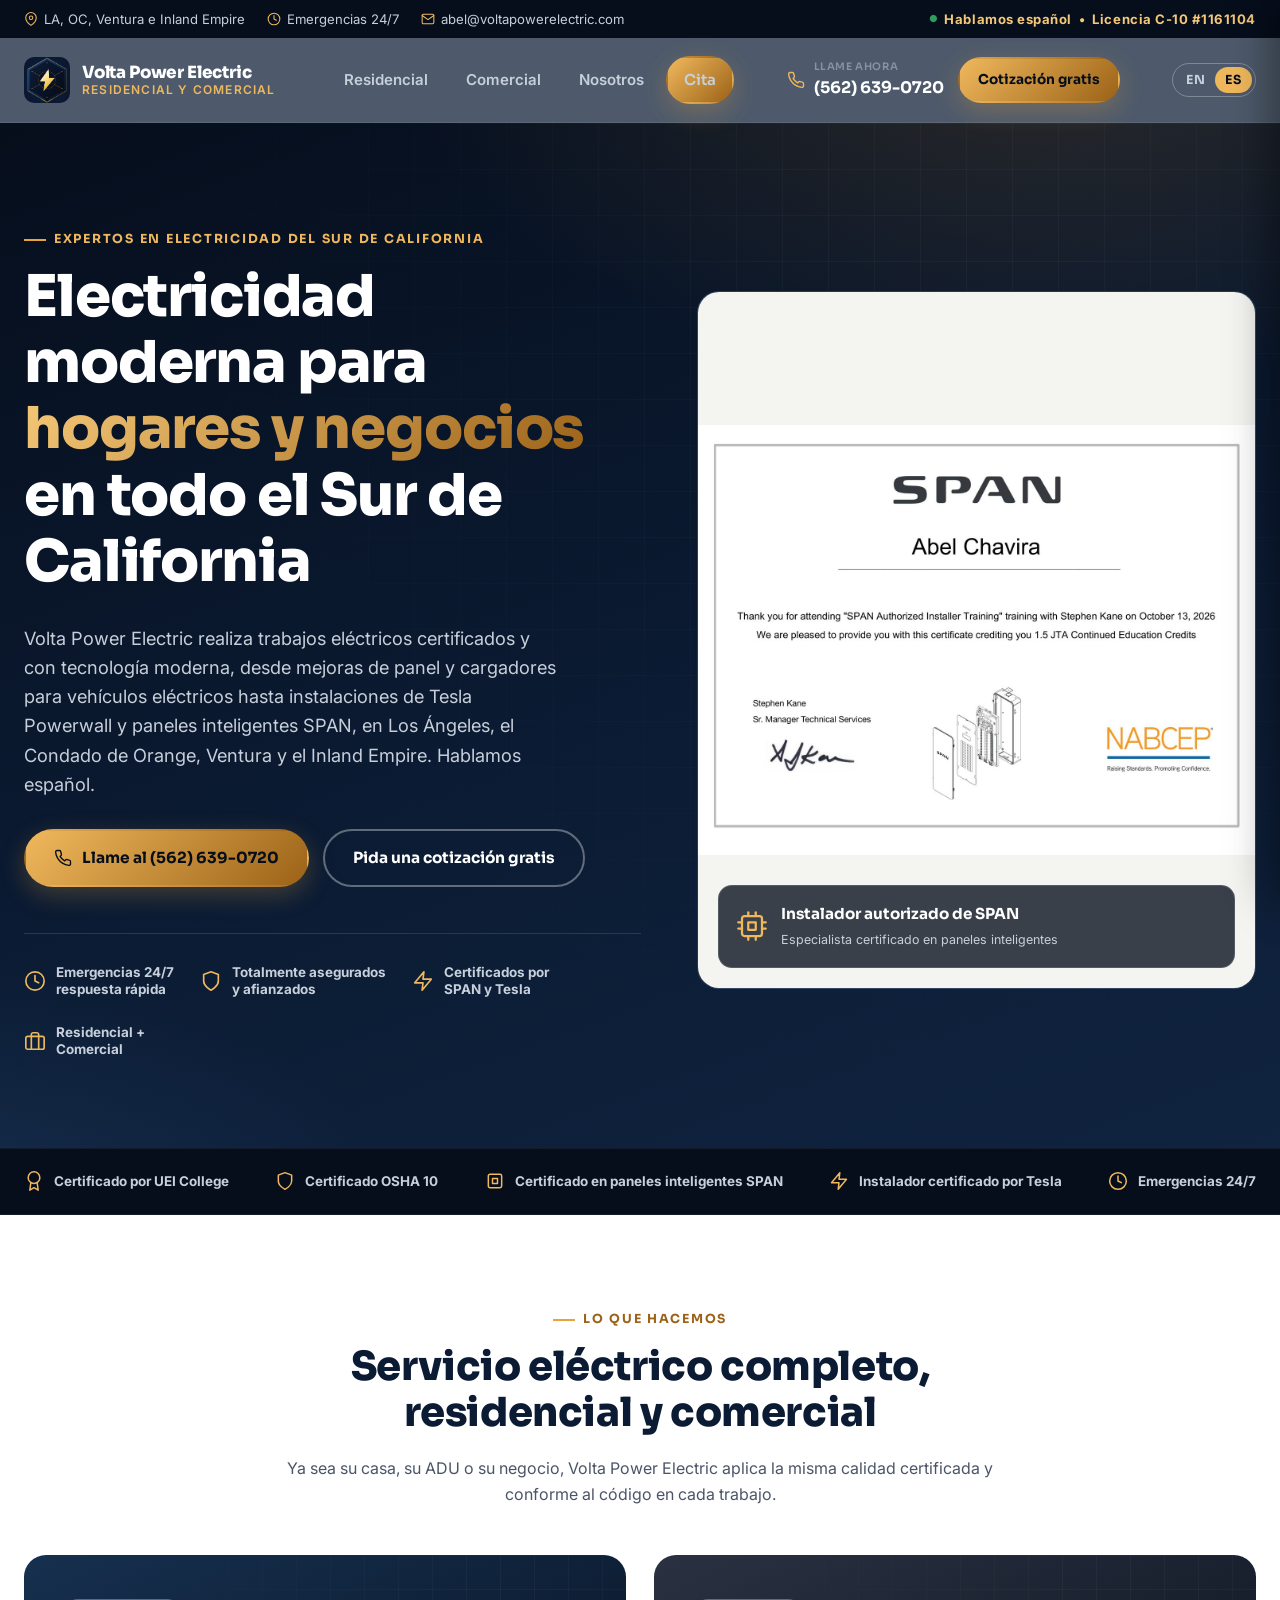
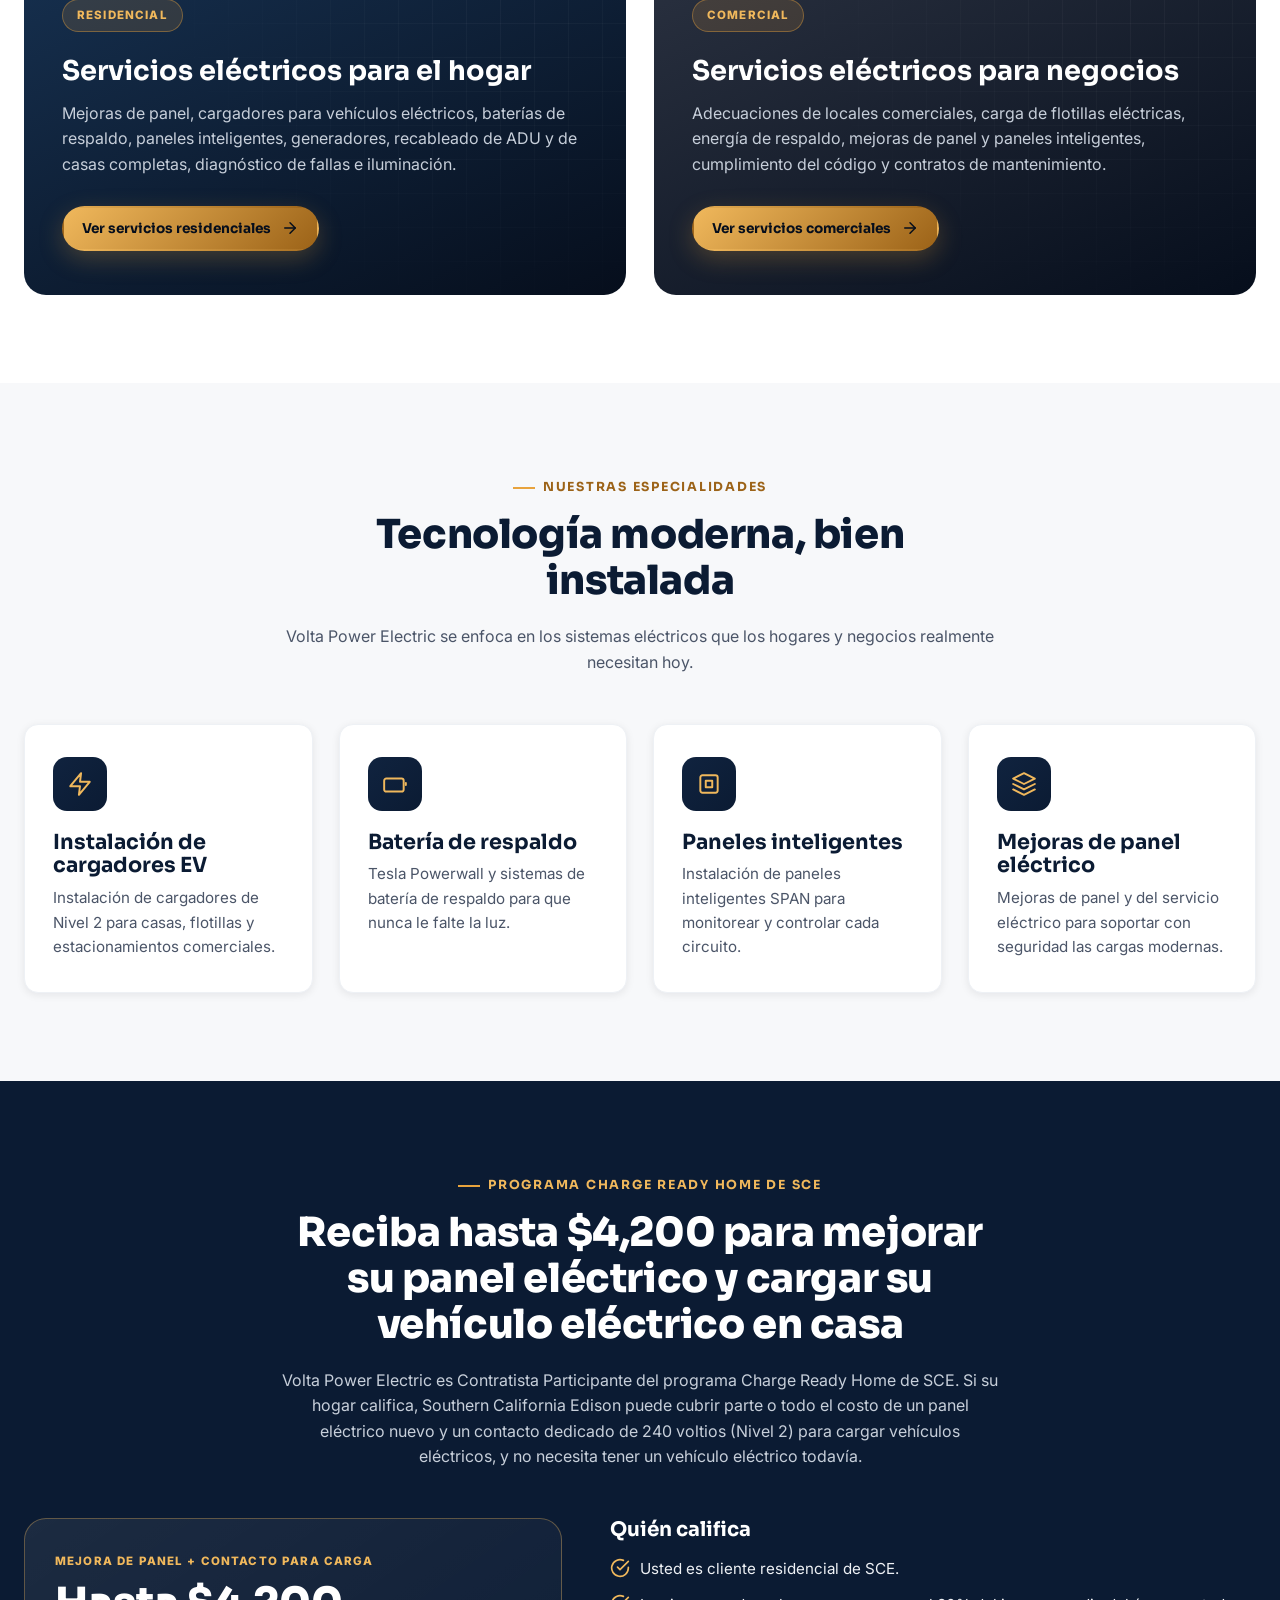
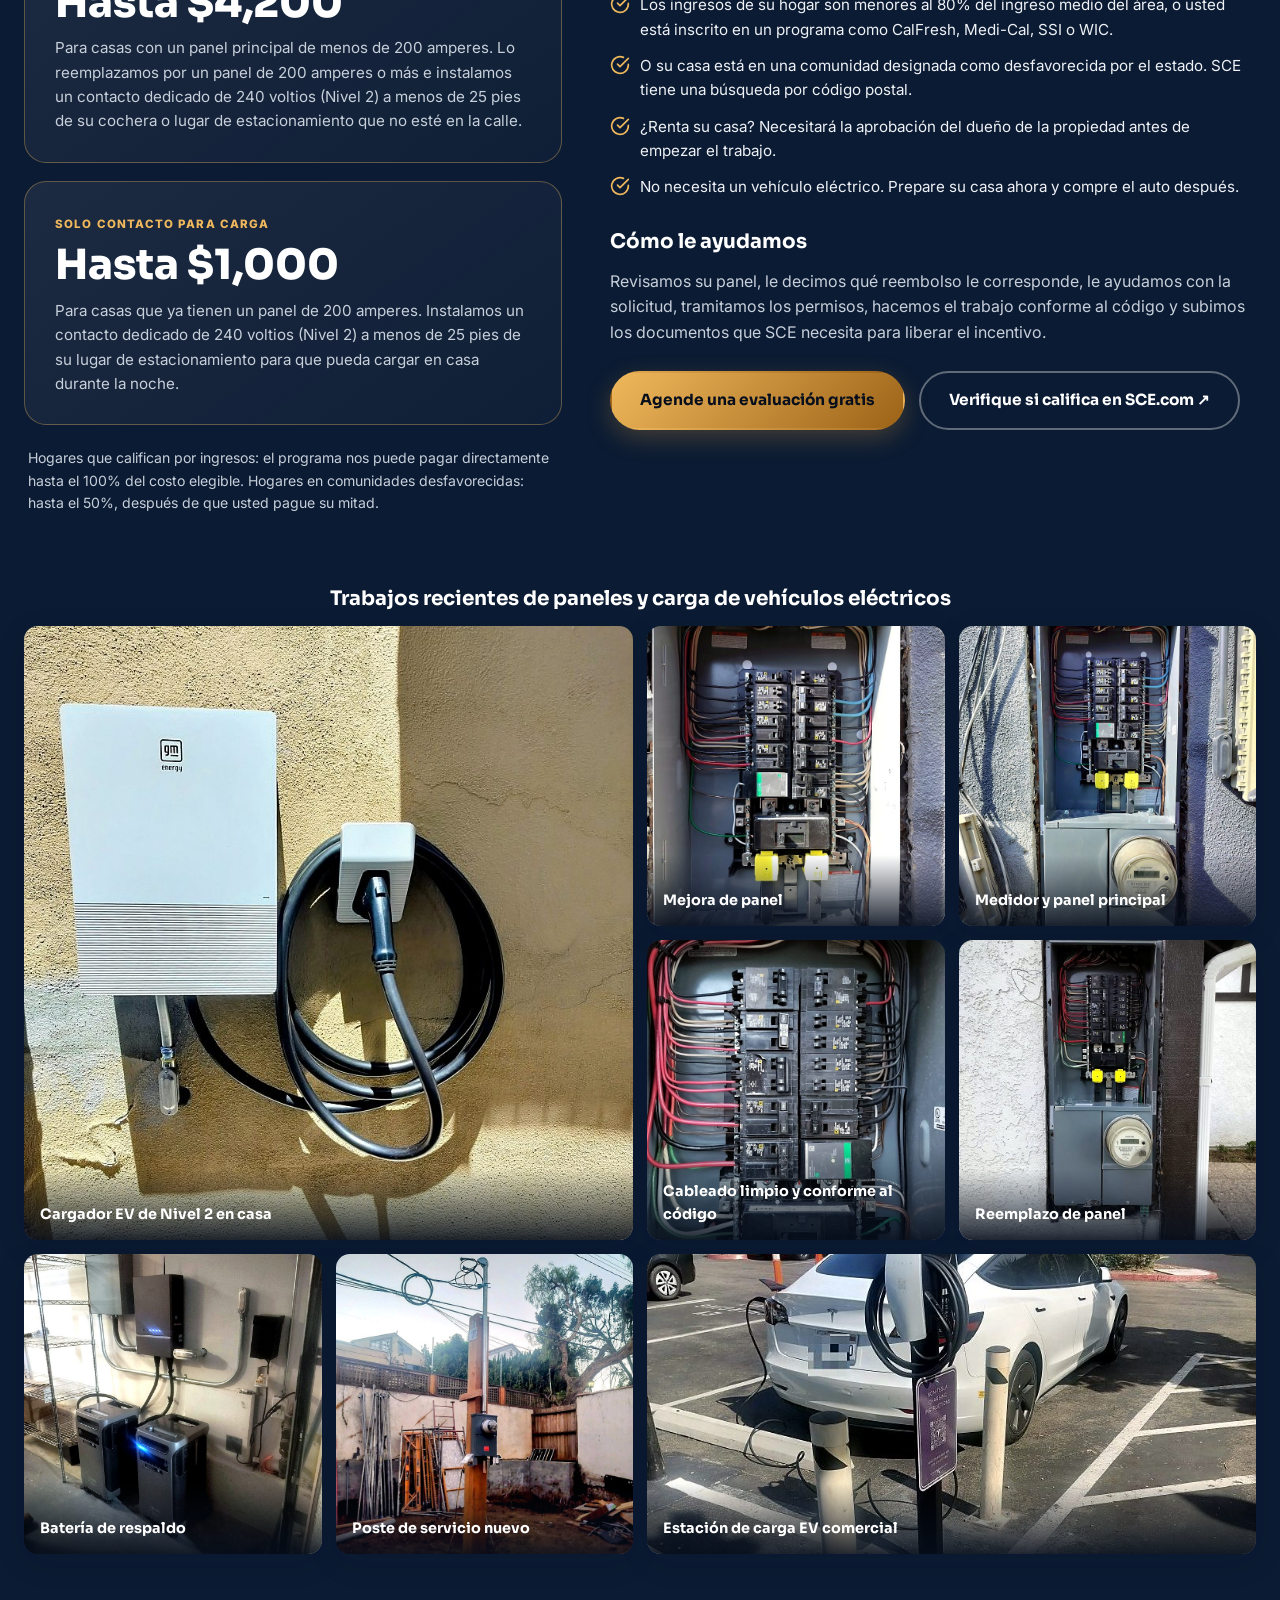
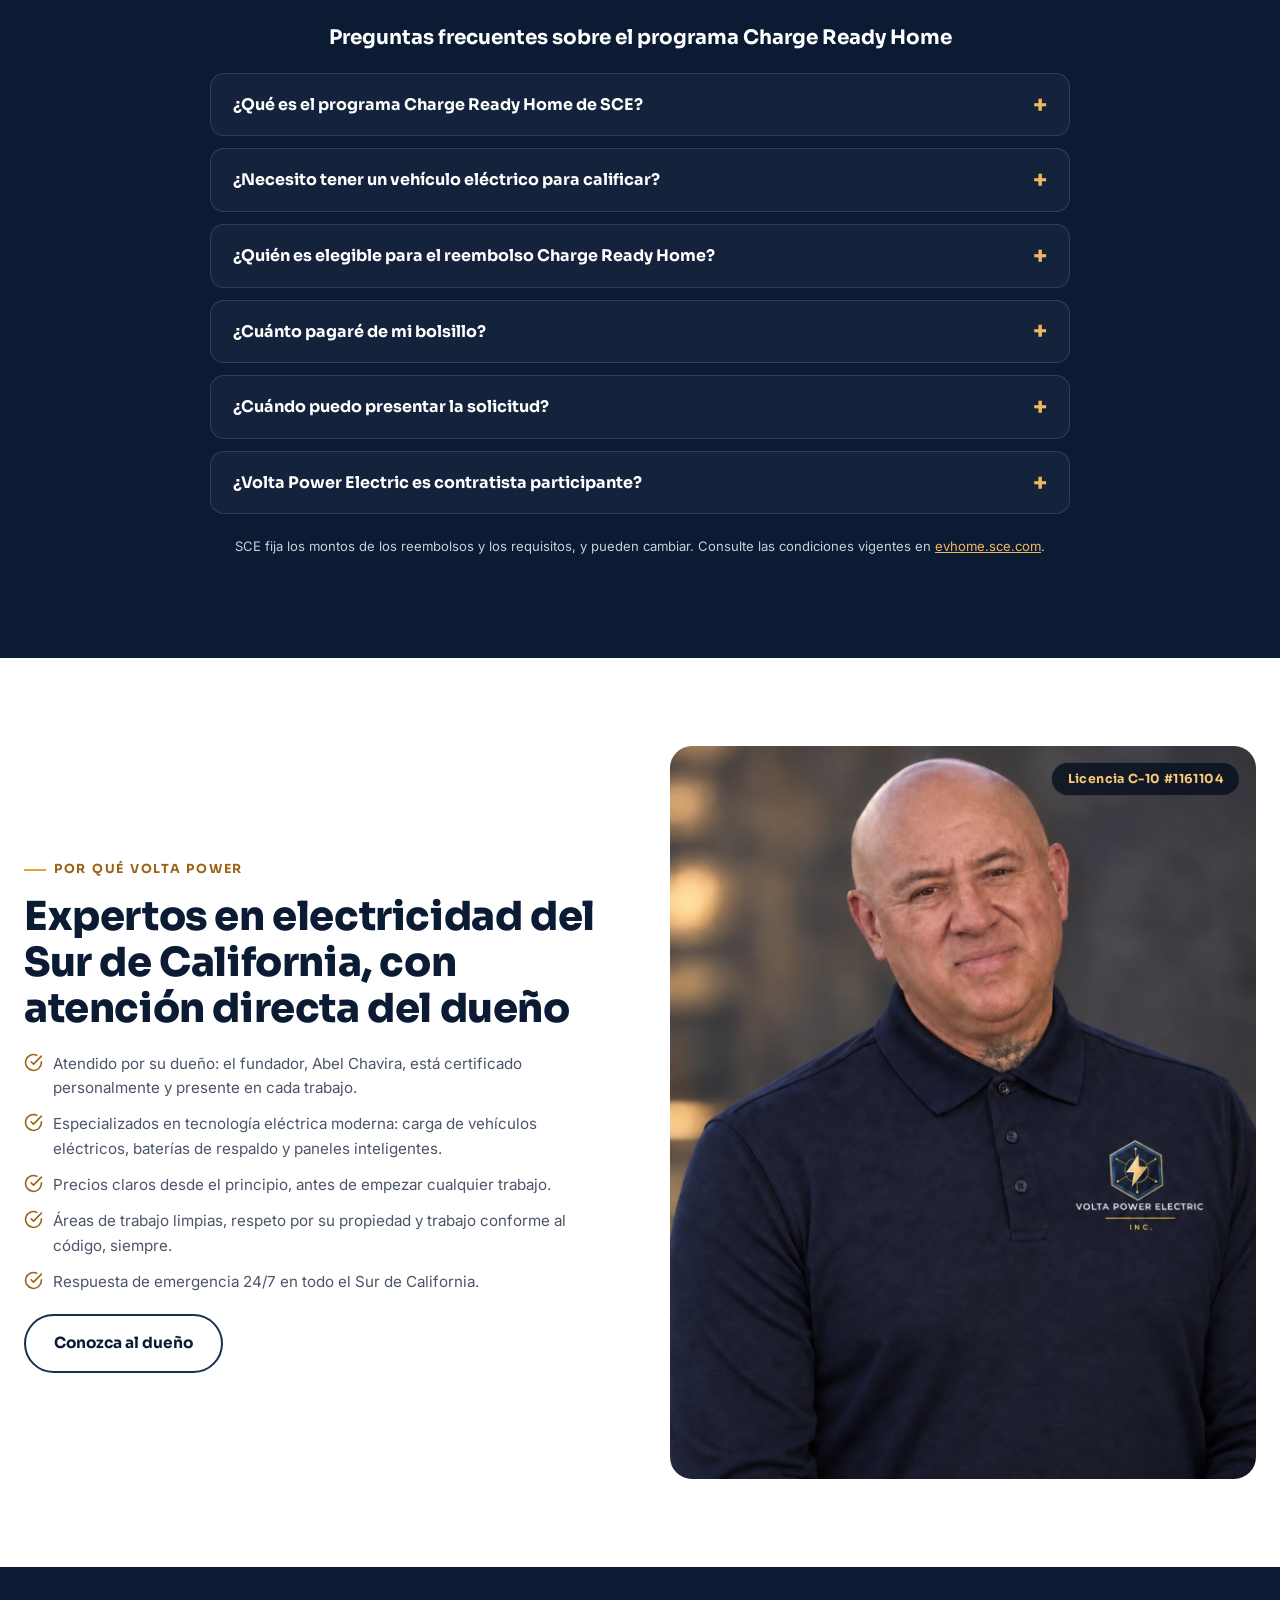
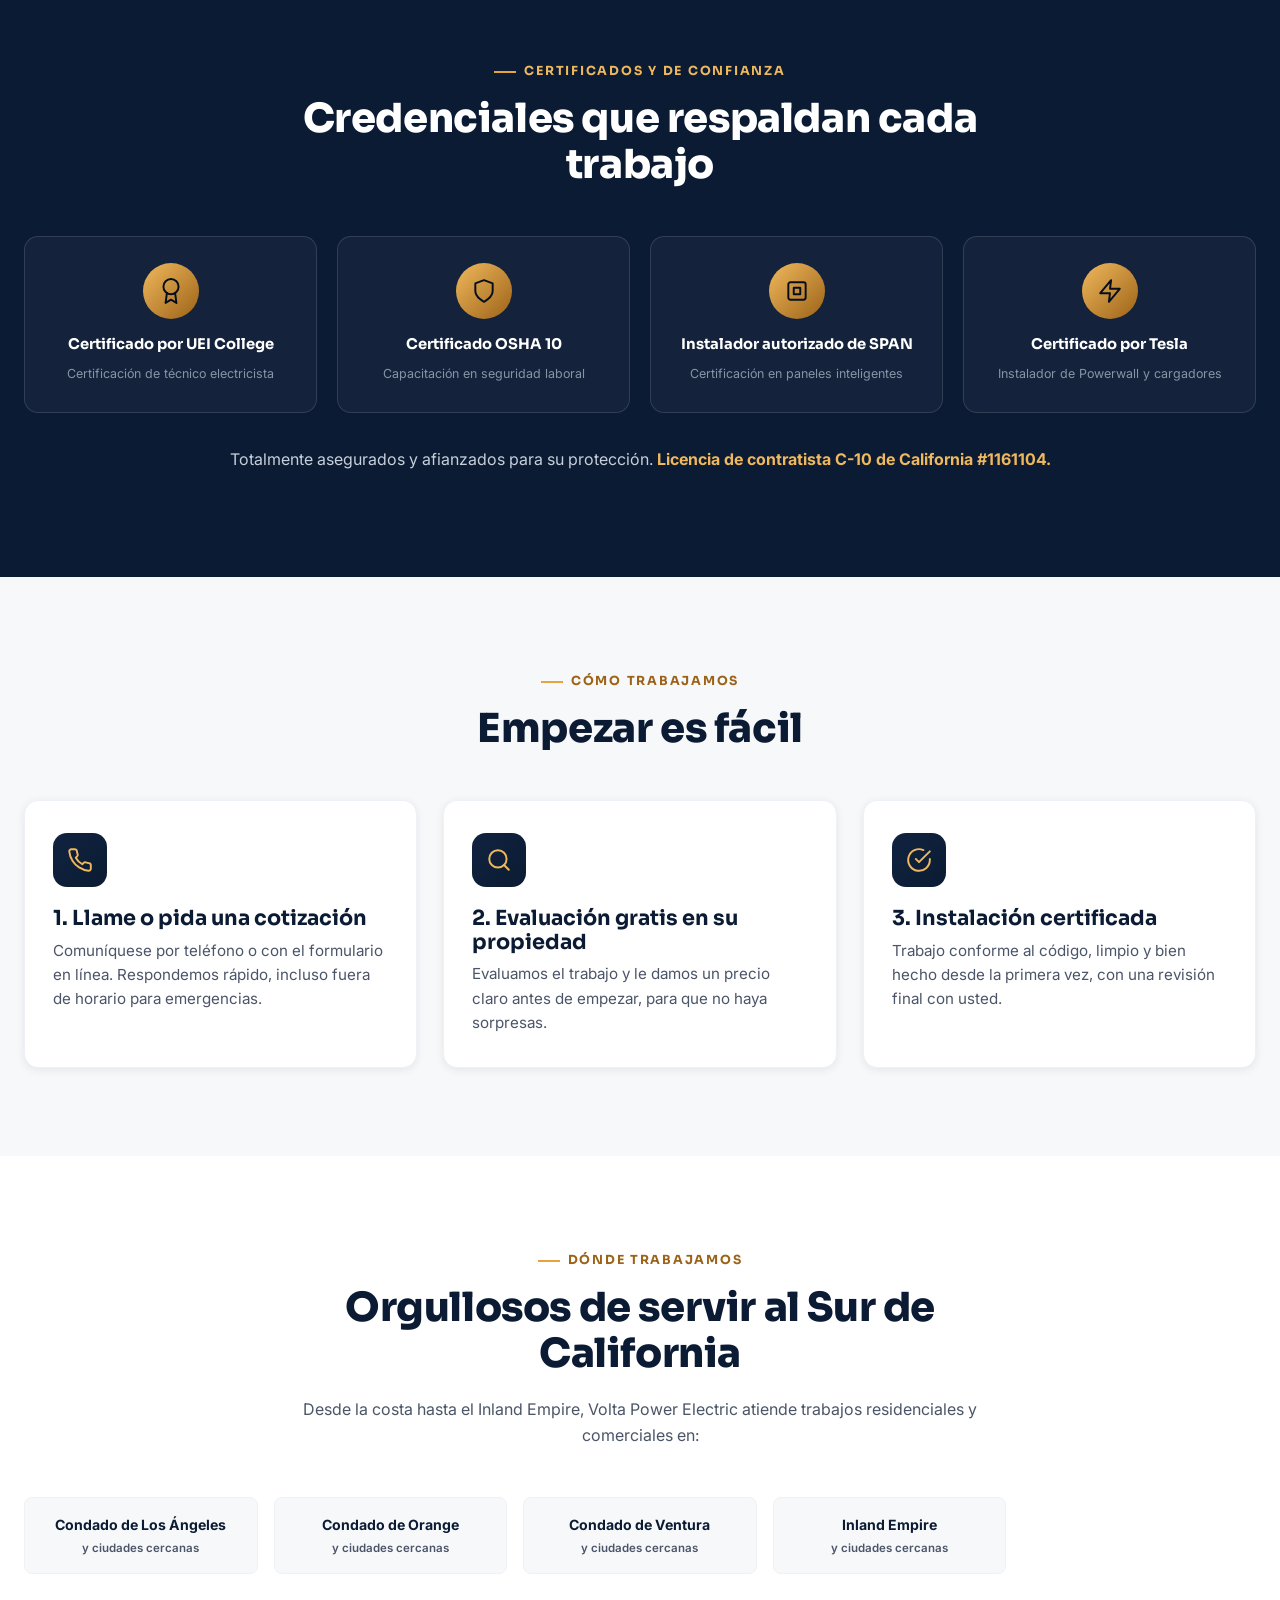
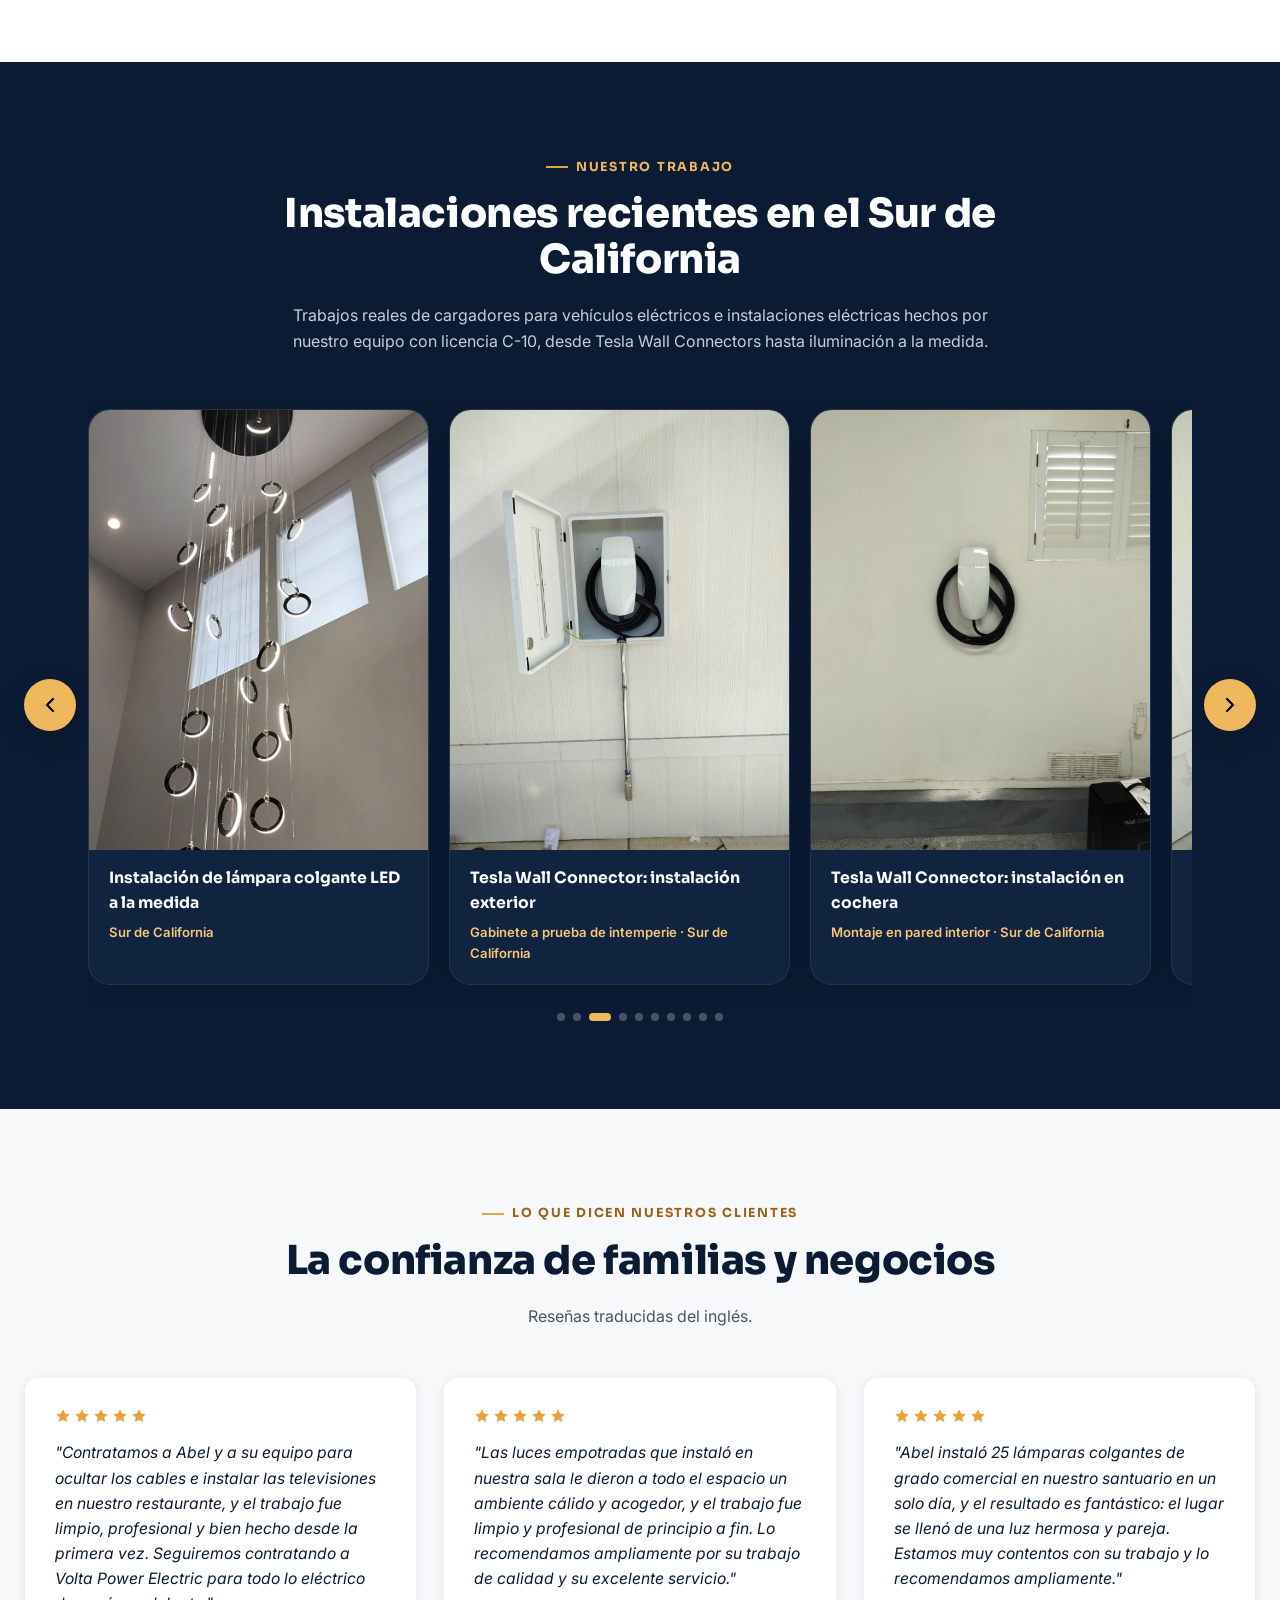
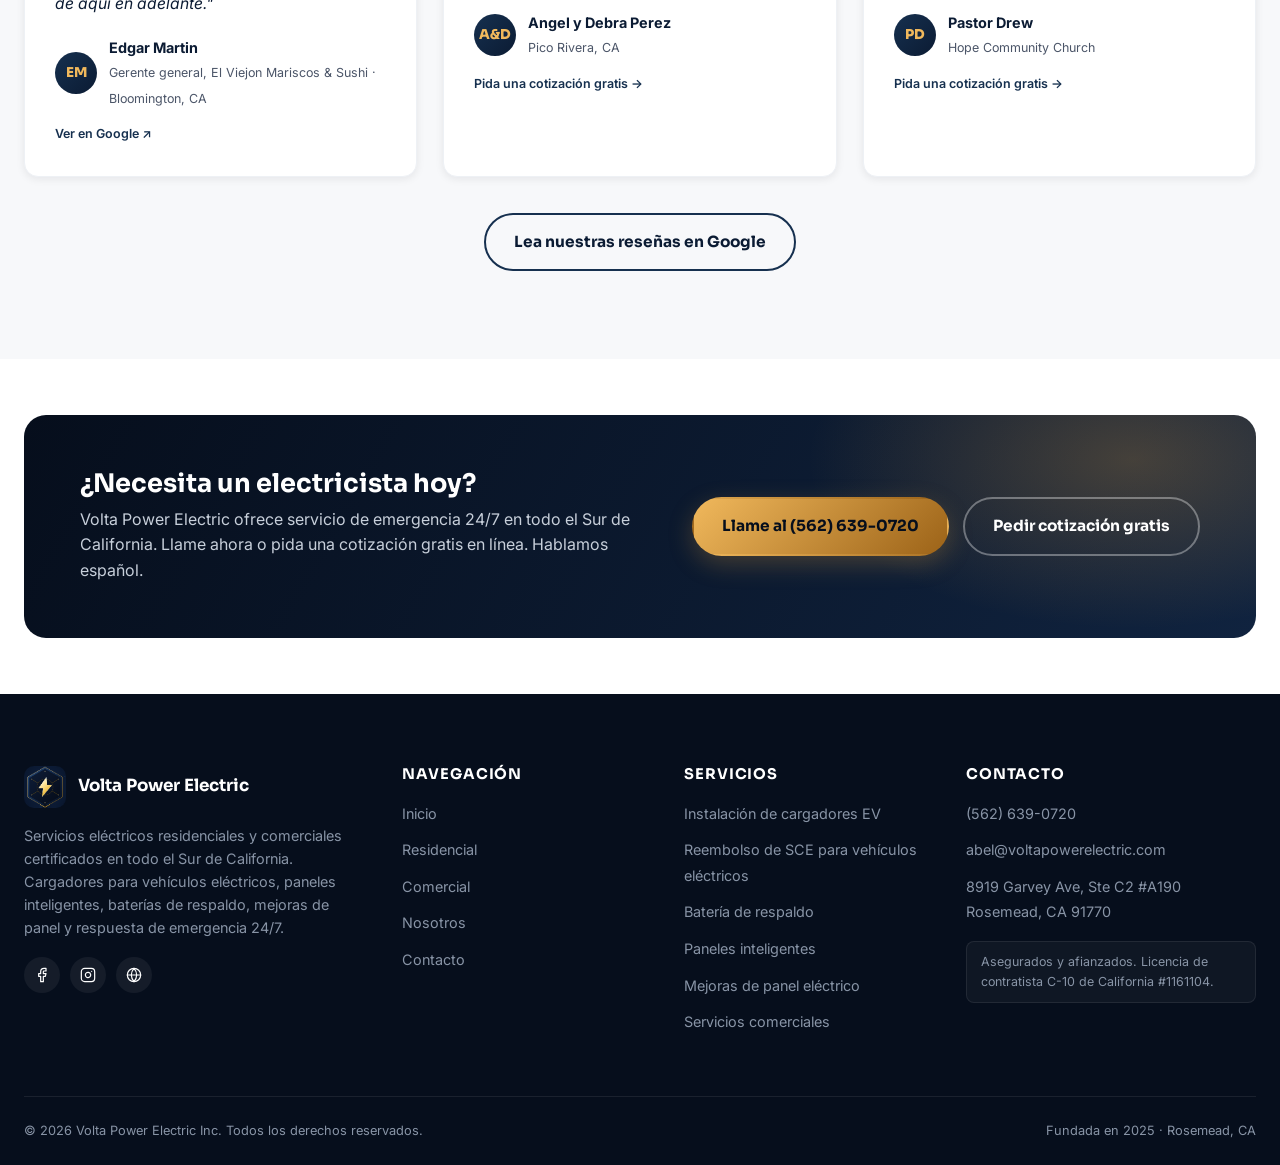
==== commit f9921ce3: "Spanish copy: Mexican formal wording on Inicio Co-Authored-By: Claude Opus 5.5 <noreply@anthropic.co" ====
--- a/es/index.html
+++ b/es/index.html
@@ -49,7 +49,7 @@
     {
       "@type": "ImageObject",
       "url": "https://voltapowerelectric.com/assets/images/tesla-wall-connector-wall-mount-installation.jpg",
-      "caption": "Cargador Tesla Wall Connector de Nivel 2 instalado en una pared interior del garaje, Sur de California"
+      "caption": "Cargador Tesla Wall Connector de Nivel 2 instalado en una pared interior de la cochera, Sur de California"
     },
     {
       "@type": "ImageObject",
@@ -59,7 +59,7 @@
     {
       "@type": "ImageObject",
       "url": "https://voltapowerelectric.com/assets/images/led-chandelier-installation-southern-california.jpg",
-      "caption": "Instalación de candelabro LED de varios anillos a la medida, Sur de California"
+      "caption": "Instalación de lámpara colgante LED de varios anillos a la medida, Sur de California"
     },
     {
       "@type": "ImageObject",
@@ -180,8 +180,8 @@
         "@type": "Offer",
         "itemOffered": {
           "@type": "Service",
-          "name": "Mejora de panel e instalación de tomacorriente EV del programa Charge Ready Home de SCE",
-          "description": "Mejoras de panel e instalación de tomacorriente dedicado de Nivel 2 para clientes de Southern California Edison elegibles para reembolsos del programa Charge Ready Home de hasta $4,200.",
+          "name": "Mejora de panel e instalación de contacto de carga del programa Charge Ready Home de SCE",
+          "description": "Mejoras de panel e instalación de contacto dedicado de Nivel 2 para clientes de Southern California Edison elegibles para reembolsos del programa Charge Ready Home de hasta $4,200.",
           "areaServed": "Área de servicio de Southern California Edison",
           "url": "https://voltapowerelectric.com/#sce-rebate"
         }
@@ -268,7 +268,7 @@
       "name": "¿Qué es el programa Charge Ready Home de SCE?",
       "acceptedAnswer": {
         "@type": "Answer",
-        "text": "Es un programa de reembolsos de Southern California Edison que ayuda a los clientes elegibles de SCE a pagar la mejora del panel eléctrico y un tomacorriente de Nivel 2 para cargar vehículos eléctricos en casa. Los reembolsos llegan hasta $4,200 por una mejora de panel con tomacorriente EV, o hasta $1,000 solo por el tomacorriente."
+        "text": "Es un programa de reembolsos de Southern California Edison que ayuda a los clientes elegibles de SCE a pagar la mejora del panel eléctrico y un contacto de Nivel 2 para cargar vehículos eléctricos en casa. Los reembolsos llegan hasta $4,200 por una mejora de panel con contacto de carga, o hasta $1,000 solo por el contacto."
       }
     },
     {
@@ -284,7 +284,7 @@
       "name": "¿Quién es elegible para el reembolso Charge Ready Home?",
       "acceptedAnswer": {
         "@type": "Answer",
-        "text": "Necesita ser cliente residencial de SCE y cumplir una de dos condiciones: que su hogar gane menos del 80% del ingreso medio del área (o que esté inscrito en un programa de asistencia que califique, como CalFresh, Medi-Cal, SSI o WIC), o que su casa esté en una comunidad designada como desfavorecida por el estado. Quienes rentan necesitan primero la aprobación del dueño de la propiedad."
+        "text": "Necesita ser cliente residencial de SCE y cumplir una de dos condiciones: que los ingresos de su hogar sean menores al 80% del ingreso medio del área (o que esté inscrito en un programa de asistencia que califique, como CalFresh, Medi-Cal, SSI o WIC), o que su casa esté en una comunidad designada como desfavorecida por el estado. Quienes rentan necesitan primero la aprobación del dueño de la propiedad."
       }
     },
     {
@@ -297,10 +297,10 @@
     },
     {
       "@type": "Question",
-      "name": "¿Cuándo puedo aplicar?",
+      "name": "¿Cuándo puedo presentar la solicitud?",
       "acceptedAnswer": {
         "@type": "Answer",
-        "text": "Puede aplicar mientras planea el proyecto, durante la instalación o hasta seis meses después de terminado el trabajo."
+        "text": "Puede presentar su solicitud mientras planea el proyecto, durante la instalación o hasta seis meses después de terminado el trabajo."
       }
     },
     {
@@ -308,7 +308,7 @@
       "name": "¿Volta Power Electric es contratista participante?",
       "acceptedAnswer": {
         "@type": "Answer",
-        "text": "Sí. Volta Power Electric Inc. es Contratista Participante del programa Charge Ready Home de SCE, con licencia C-10 de California #1161104, y está totalmente asegurada y afianzada. Atendemos a clientes de SCE en los condados de Los Ángeles, Orange y Ventura y en el Inland Empire. Si su electricidad viene de LADWP u otra compañía municipal, este programa no aplica, pero con gusto le cotizamos la mejora de panel o el cargador."
+        "text": "Sí. Volta Power Electric Inc. es Contratista Participante del programa Charge Ready Home de SCE, con licencia C-10 de California #1161104, y está totalmente asegurada y afianzada. Atendemos a clientes de SCE en los condados de Los Ángeles, Orange y Ventura y en el Inland Empire. Si su electricidad viene de LADWP u otra compañía municipal, este programa no está disponible para usted, pero con gusto le cotizamos la mejora de panel o el cargador."
       }
     }
   ],
@@ -374,7 +374,7 @@
 <section class="hero">
   <div class="container hero-grid">
     <div class="hero-copy">
-      <span class="eyebrow">Expertos eléctricos del Sur de California</span>
+      <span class="eyebrow">Expertos en electricidad del Sur de California</span>
       <h1>Electricidad moderna para <span class="accent">hogares y negocios</span> en todo el Sur de California</h1>
       <p class="lead">Volta Power Electric realiza trabajos eléctricos certificados y con tecnología moderna, desde mejoras de panel y cargadores para vehículos eléctricos hasta instalaciones de Tesla Powerwall y paneles inteligentes SPAN, en Los Ángeles, el Condado de Orange, Ventura y el Inland Empire. Hablamos español.</p>
       <div class="hero-actions">
@@ -435,7 +435,7 @@
     <div class="section-head center">
       <span class="eyebrow">Lo que hacemos</span>
       <h2>Servicio eléctrico completo, residencial y comercial</h2>
-      <p>Ya sea su casa, su ADU o su negocio, Volta Power Electric trae el mismo nivel certificado y conforme al código a cada trabajo.</p>
+      <p>Ya sea su casa, su ADU o su negocio, Volta Power Electric aplica la misma calidad certificada y conforme al código en cada trabajo.</p>
     </div>
     <div class="split-grid">
       <div class="split-card residential">
@@ -497,20 +497,20 @@
     <div class="section-head center">
       <span class="eyebrow">Programa Charge Ready Home de SCE</span>
       <h2 id="sce-rebate-title">Reciba hasta $4,200 para mejorar su panel eléctrico y cargar su vehículo eléctrico en casa</h2>
-      <p>Volta Power Electric es Contratista Participante del programa Charge Ready Home de SCE. Si su hogar califica, Southern California Edison puede cubrir parte o todo el costo de un panel eléctrico nuevo y un tomacorriente dedicado de Nivel 2 para vehículos eléctricos, y no necesita tener un vehículo eléctrico todavía.</p>
+      <p>Volta Power Electric es Contratista Participante del programa Charge Ready Home de SCE. Si su hogar califica, Southern California Edison puede cubrir parte o todo el costo de un panel eléctrico nuevo y un contacto dedicado de 240 voltios (Nivel 2) para cargar vehículos eléctricos, y no necesita tener un vehículo eléctrico todavía.</p>
     </div>
 
     <div class="rebate-layout">
       <div class="rebate-amounts">
         <div class="rebate-card">
-          <span class="rebate-label">Mejora de panel + tomacorriente EV</span>
+          <span class="rebate-label">Mejora de panel + contacto para carga</span>
           <strong class="rebate-amount">Hasta $4,200</strong>
-          <p>Para casas con un panel principal de menos de 200 amperios. Lo reemplazamos con un panel de 200 amperios o más e instalamos un tomacorriente dedicado de Nivel 2 de 240 voltios a menos de 25 pies de su estacionamiento fuera de la calle.</p>
+          <p>Para casas con un panel principal de menos de 200 amperes. Lo reemplazamos por un panel de 200 amperes o más e instalamos un contacto dedicado de 240 voltios (Nivel 2) a menos de 25 pies de su cochera o lugar de estacionamiento que no esté en la calle.</p>
         </div>
         <div class="rebate-card">
-          <span class="rebate-label">Solo tomacorriente EV</span>
+          <span class="rebate-label">Solo contacto para carga</span>
           <strong class="rebate-amount">Hasta $1,000</strong>
-          <p>Para casas que ya tienen un panel de 200 amperios. Instalamos un tomacorriente dedicado de Nivel 2 a menos de 25 pies de su estacionamiento para que pueda cargar en casa durante la noche.</p>
+          <p>Para casas que ya tienen un panel de 200 amperes. Instalamos un contacto dedicado de 240 voltios (Nivel 2) a menos de 25 pies de su lugar de estacionamiento para que pueda cargar en casa durante la noche.</p>
         </div>
         <p class="rebate-coverage">Hogares que califican por ingresos: el programa nos puede pagar directamente hasta el 100% del costo elegible. Hogares en comunidades desfavorecidas: hasta el 50%, después de que usted pague su mitad.</p>
       </div>
@@ -519,13 +519,13 @@
         <h3>Quién califica</h3>
         <ul class="check-list">
           <li><svg aria-hidden="true" focusable="false" viewBox="0 0 24 24" fill="none" stroke="currentColor" stroke-width="2" stroke-linecap="round" stroke-linejoin="round"><path d="M22 11.08V12a10 10 0 1 1-5.93-9.14"></path><polyline points="22 4 12 14.01 9 11.01"></polyline></svg> Usted es cliente residencial de SCE.</li>
-          <li><svg aria-hidden="true" focusable="false" viewBox="0 0 24 24" fill="none" stroke="currentColor" stroke-width="2" stroke-linecap="round" stroke-linejoin="round"><path d="M22 11.08V12a10 10 0 1 1-5.93-9.14"></path><polyline points="22 4 12 14.01 9 11.01"></polyline></svg> Su hogar gana menos del 80% del ingreso medio del área, o usted está inscrito en un programa como CalFresh, Medi-Cal, SSI o WIC.</li>
+          <li><svg aria-hidden="true" focusable="false" viewBox="0 0 24 24" fill="none" stroke="currentColor" stroke-width="2" stroke-linecap="round" stroke-linejoin="round"><path d="M22 11.08V12a10 10 0 1 1-5.93-9.14"></path><polyline points="22 4 12 14.01 9 11.01"></polyline></svg> Los ingresos de su hogar son menores al 80% del ingreso medio del área, o usted está inscrito en un programa como CalFresh, Medi-Cal, SSI o WIC.</li>
           <li><svg aria-hidden="true" focusable="false" viewBox="0 0 24 24" fill="none" stroke="currentColor" stroke-width="2" stroke-linecap="round" stroke-linejoin="round"><path d="M22 11.08V12a10 10 0 1 1-5.93-9.14"></path><polyline points="22 4 12 14.01 9 11.01"></polyline></svg> O su casa está en una comunidad designada como desfavorecida por el estado. SCE tiene una búsqueda por código postal.</li>
-          <li><svg aria-hidden="true" focusable="false" viewBox="0 0 24 24" fill="none" stroke="currentColor" stroke-width="2" stroke-linecap="round" stroke-linejoin="round"><path d="M22 11.08V12a10 10 0 1 1-5.93-9.14"></path><polyline points="22 4 12 14.01 9 11.01"></polyline></svg> ¿Renta? Necesitará la aprobación del dueño de la propiedad antes de empezar el trabajo.</li>
-          <li><svg aria-hidden="true" focusable="false" viewBox="0 0 24 24" fill="none" stroke="currentColor" stroke-width="2" stroke-linecap="round" stroke-linejoin="round"><path d="M22 11.08V12a10 10 0 1 1-5.93-9.14"></path><polyline points="22 4 12 14.01 9 11.01"></polyline></svg> No necesita un vehículo eléctrico. Prepare su casa ahora y compre el carro después.</li>
+          <li><svg aria-hidden="true" focusable="false" viewBox="0 0 24 24" fill="none" stroke="currentColor" stroke-width="2" stroke-linecap="round" stroke-linejoin="round"><path d="M22 11.08V12a10 10 0 1 1-5.93-9.14"></path><polyline points="22 4 12 14.01 9 11.01"></polyline></svg> ¿Renta su casa? Necesitará la aprobación del dueño de la propiedad antes de empezar el trabajo.</li>
+          <li><svg aria-hidden="true" focusable="false" viewBox="0 0 24 24" fill="none" stroke="currentColor" stroke-width="2" stroke-linecap="round" stroke-linejoin="round"><path d="M22 11.08V12a10 10 0 1 1-5.93-9.14"></path><polyline points="22 4 12 14.01 9 11.01"></polyline></svg> No necesita un vehículo eléctrico. Prepare su casa ahora y compre el auto después.</li>
         </ul>
         <h3>Cómo le ayudamos</h3>
-        <p>Revisamos su panel, le decimos qué reembolso le corresponde, le ayudamos a aplicar, sacamos los permisos, hacemos el trabajo conforme al código y subimos los documentos que SCE necesita para liberar el incentivo.</p>
+        <p>Revisamos su panel, le decimos qué reembolso le corresponde, le ayudamos con la solicitud, tramitamos los permisos, hacemos el trabajo conforme al código y subimos los documentos que SCE necesita para liberar el incentivo.</p>
         <div class="rebate-actions">
           <a href="contacto.html#book-online" class="btn btn-gold">Agende una evaluación gratis</a>
           <a href="https://evhome.sce.com/eligibility#requirements" target="_blank" rel="noopener" class="btn btn-outline">Verifique si califica en SCE.com &#8599;</a>
@@ -556,7 +556,7 @@
         <figcaption>Reemplazo de panel</figcaption>
       </figure>
       <figure>
-        <img src="/assets/images/home-battery-backup-system-installation.jpg" alt="Sistema de batería de respaldo para el hogar con equipo montado en la pared y dos baterías en un garaje" loading="lazy" width="960" height="1200">
+        <img src="/assets/images/home-battery-backup-system-installation.jpg" alt="Sistema de batería de respaldo para el hogar con equipo montado en la pared y dos baterías en una cochera" loading="lazy" width="960" height="1200">
         <figcaption>Batería de respaldo</figcaption>
       </figure>
       <figure>
@@ -573,7 +573,7 @@
       <h3>Preguntas frecuentes sobre el programa Charge Ready Home</h3>
       <details class="faq-item">
         <summary>¿Qué es el programa Charge Ready Home de SCE?</summary>
-        <p>Es un programa de reembolsos de Southern California Edison que ayuda a los clientes elegibles de SCE a pagar la mejora del panel eléctrico y un tomacorriente de Nivel 2 para cargar vehículos eléctricos en casa. Los reembolsos llegan hasta $4,200 por una mejora de panel con tomacorriente EV, o hasta $1,000 solo por el tomacorriente.</p>
+        <p>Es un programa de reembolsos de Southern California Edison que ayuda a los clientes elegibles de SCE a pagar la mejora del panel eléctrico y un contacto de Nivel 2 para cargar vehículos eléctricos en casa. Los reembolsos llegan hasta $4,200 por una mejora de panel con contacto de carga, o hasta $1,000 solo por el contacto.</p>
       </details>
       <details class="faq-item">
         <summary>¿Necesito tener un vehículo eléctrico para calificar?</summary>
@@ -581,19 +581,19 @@
       </details>
       <details class="faq-item">
         <summary>¿Quién es elegible para el reembolso Charge Ready Home?</summary>
-        <p>Necesita ser cliente residencial de SCE y cumplir una de dos condiciones: que su hogar gane menos del 80% del ingreso medio del área (o que esté inscrito en un programa de asistencia que califique, como CalFresh, Medi-Cal, SSI o WIC), o que su casa esté en una comunidad designada como desfavorecida por el estado. Quienes rentan necesitan primero la aprobación del dueño de la propiedad.</p>
+        <p>Necesita ser cliente residencial de SCE y cumplir una de dos condiciones: que los ingresos de su hogar sean menores al 80% del ingreso medio del área (o que esté inscrito en un programa de asistencia que califique, como CalFresh, Medi-Cal, SSI o WIC), o que su casa esté en una comunidad designada como desfavorecida por el estado. Quienes rentan necesitan primero la aprobación del dueño de la propiedad.</p>
       </details>
       <details class="faq-item">
         <summary>¿Cuánto pagaré de mi bolsillo?</summary>
         <p>Para los hogares que califican por ingresos, el programa puede pagarle directamente al contratista hasta el 100% del costo elegible, hasta el límite del reembolso. Para los hogares en comunidades desfavorecidas, el programa cubre hasta el 50% después de que usted le pague su 50% al contratista. Le daremos una cotización clara antes de empezar cualquier trabajo.</p>
       </details>
       <details class="faq-item">
-        <summary>¿Cuándo puedo aplicar?</summary>
-        <p>Puede aplicar mientras planea el proyecto, durante la instalación o hasta seis meses después de terminado el trabajo.</p>
+        <summary>¿Cuándo puedo presentar la solicitud?</summary>
+        <p>Puede presentar su solicitud mientras planea el proyecto, durante la instalación o hasta seis meses después de terminado el trabajo.</p>
       </details>
       <details class="faq-item">
         <summary>¿Volta Power Electric es contratista participante?</summary>
-        <p>Sí. Volta Power Electric Inc. es Contratista Participante del programa Charge Ready Home de SCE, con licencia C-10 de California #1161104, y está totalmente asegurada y afianzada. Atendemos a clientes de SCE en los condados de Los Ángeles, Orange y Ventura y en el Inland Empire. Si su electricidad viene de LADWP u otra compañía municipal, este programa no aplica, pero con gusto le cotizamos la mejora de panel o el cargador.</p>
+        <p>Sí. Volta Power Electric Inc. es Contratista Participante del programa Charge Ready Home de SCE, con licencia C-10 de California #1161104, y está totalmente asegurada y afianzada. Atendemos a clientes de SCE en los condados de Los Ángeles, Orange y Ventura y en el Inland Empire. Si su electricidad viene de LADWP u otra compañía municipal, este programa no está disponible para usted, pero con gusto le cotizamos la mejora de panel o el cargador.</p>
       </details>
       <p class="rebate-note">SCE fija los montos de los reembolsos y los requisitos, y pueden cambiar. Consulte las condiciones vigentes en <a href="https://evhome.sce.com/eligibility#requirements" target="_blank" rel="noopener">evhome.sce.com</a>.</p>
     </div>
@@ -605,7 +605,7 @@
   <div class="container two-col">
     <div>
       <span class="eyebrow">Por qué Volta Power</span>
-      <h2>Expertos eléctricos del Sur de California, atendidos por su dueño</h2>
+      <h2>Expertos en electricidad del Sur de California, con atención directa del dueño</h2>
       <ul class="check-list">
         <li>
           <svg aria-hidden="true" focusable="false" viewBox="0 0 24 24" fill="none" stroke="currentColor" stroke-width="2" stroke-linecap="round" stroke-linejoin="round"><path d="M22 11.08V12a10 10 0 1 1-5.93-9.14"></path><polyline points="22 4 12 14.01 9 11.01"></polyline></svg>
@@ -728,16 +728,16 @@
       </button>
       <div class="work-track" data-carousel-track tabindex="0" role="region" aria-roledescription="carousel" aria-label="Galería de fotos de proyectos">
         <figure class="work-slide" data-carousel-slide>
-          <img src="/assets/images/led-chandelier-installation-southern-california.jpg" alt="Candelabro LED de anillos en espiral instalado en el recibidor de una casa de dos pisos" loading="lazy" width="794" height="1400">
-          <figcaption><strong>Instalación de candelabro LED a la medida</strong><span>Sur de California</span></figcaption>
+          <img src="/assets/images/led-chandelier-installation-southern-california.jpg" alt="Lámpara colgante LED de anillos en espiral instalado en el recibidor de una casa de dos pisos" loading="lazy" width="794" height="1400">
+          <figcaption><strong>Instalación de lámpara colgante LED a la medida</strong><span>Sur de California</span></figcaption>
         </figure>
         <figure class="work-slide" data-carousel-slide>
           <img src="/assets/images/tesla-wall-connector-outdoor-enclosure-installation.jpg" alt="Cargador Tesla Wall Connector instalado en un gabinete exterior a prueba de intemperie" loading="lazy" width="1050" height="1400">
           <figcaption><strong>Tesla Wall Connector: instalación exterior</strong><span>Gabinete a prueba de intemperie &middot; Sur de California</span></figcaption>
         </figure>
         <figure class="work-slide" data-carousel-slide>
-          <img src="/assets/images/tesla-wall-connector-wall-mount-installation.jpg" alt="Cargador Tesla Wall Connector instalado en una pared interior del garaje" loading="lazy" width="1050" height="1400">
-          <figcaption><strong>Tesla Wall Connector: instalación en garaje</strong><span>Montaje en pared interior &middot; Sur de California</span></figcaption>
+          <img src="/assets/images/tesla-wall-connector-wall-mount-installation.jpg" alt="Cargador Tesla Wall Connector instalado en una pared interior de la cochera" loading="lazy" width="1050" height="1400">
+          <figcaption><strong>Tesla Wall Connector: instalación en cochera</strong><span>Montaje en pared interior &middot; Sur de California</span></figcaption>
         </figure>
         <figure class="work-slide" data-carousel-slide>
           <img src="/assets/images/ev-charger-installation-tesla-model-y.jpg" alt="Tesla Model Y conectado a un cargador recién instalado en una casa" loading="lazy" width="1050" height="1400">
@@ -793,7 +793,7 @@
           <svg aria-hidden="true" focusable="false" viewBox="0 0 24 24" fill="currentColor"><polygon points="12 2 15.09 8.26 22 9.27 17 14.14 18.18 21.02 12 17.77 5.82 21.02 7 14.14 2 9.27 8.91 8.26 12 2"></polygon></svg>
           <svg aria-hidden="true" focusable="false" viewBox="0 0 24 24" fill="currentColor"><polygon points="12 2 15.09 8.26 22 9.27 17 14.14 18.18 21.02 12 17.77 5.82 21.02 7 14.14 2 9.27 8.91 8.26 12 2"></polygon></svg>
         </div>
-        <blockquote>"Contratamos a Abel y a su equipo para ocultar los cables e instalar las televisiones en nuestro restaurante, y el trabajo fue limpio, profesional y bien hecho desde la primera vez. Seguiremos usando a Volta Power Electric para todo lo eléctrico de aquí en adelante."</blockquote>
+        <blockquote>"Contratamos a Abel y a su equipo para ocultar los cables e instalar las televisiones en nuestro restaurante, y el trabajo fue limpio, profesional y bien hecho desde la primera vez. Seguiremos contratando a Volta Power Electric para todo lo eléctrico de aquí en adelante."</blockquote>
         <div class="testi-person">
           <div class="testi-avatar">EM</div>
           <div><strong>Edgar Martin</strong><span>Gerente general, El Viejon Mariscos &amp; Sushi &middot; Bloomington, CA</span></div>
